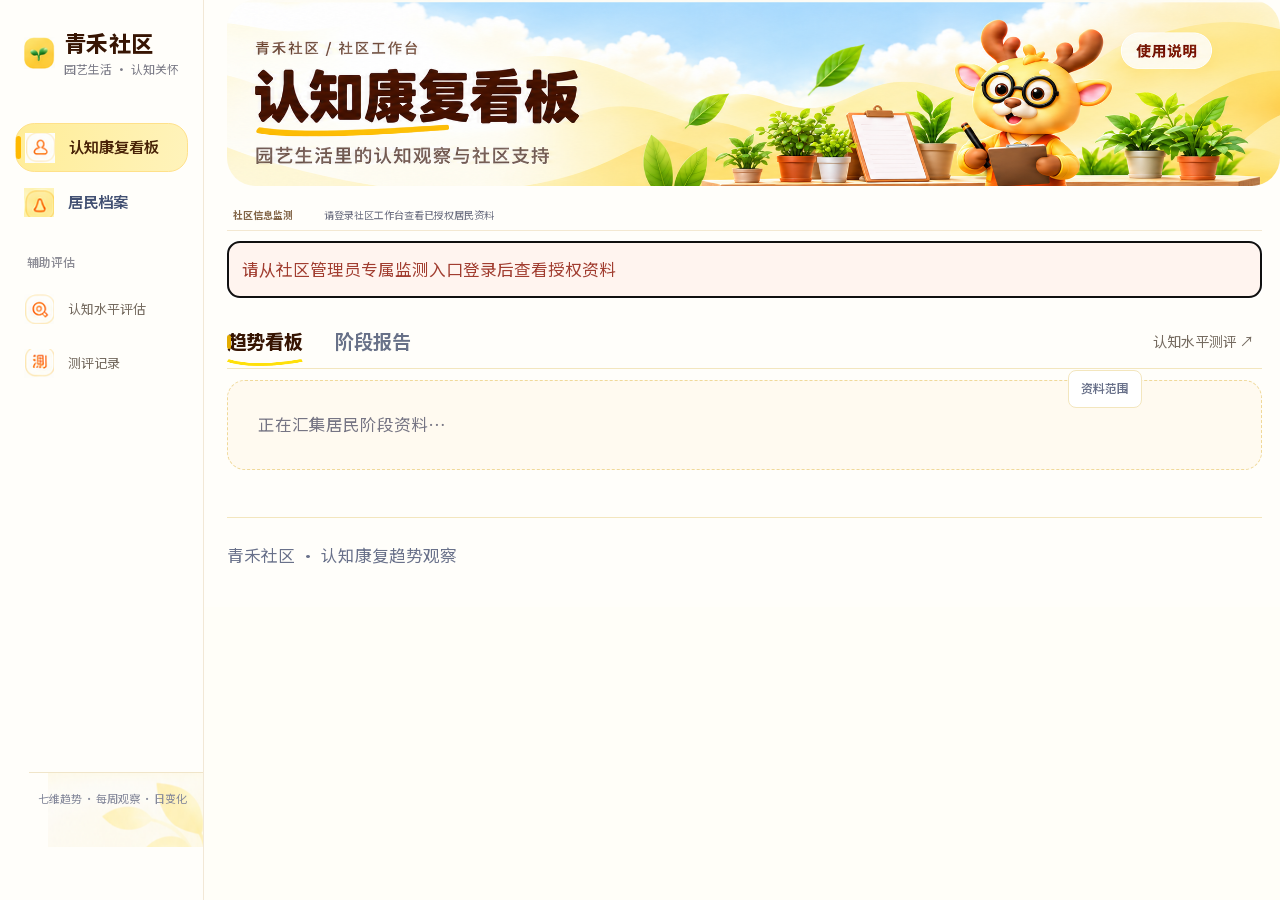
==== index.html @ 46f5d26f "Remove model processing detail page and navigation" ====
<!doctype html>
<html lang="zh-CN"><head><meta charset="utf-8"><meta name="viewport" content="width=device-width,initial-scale=1"><title>青禾社区 · 认知康复看板</title><link rel="icon" href="data:,"><link rel="stylesheet" href="./community.css"><link rel="stylesheet" href="./community-refinement.css"><link rel="stylesheet" href="./community-elder.css?v=monitor-layout-5"><link rel="stylesheet" href="./community-online.css"><link rel="stylesheet" href="./community-spatial.css?v=integrated-20261020"><link rel="stylesheet" href="./community-brand.css?v=exact-reference-20261021"><meta name="description" content="青禾社区认知相关表现监测工作台：居民测评、社区活动、阶段趋势与记录依据。"><script type="importmap">{"imports":{"./community-art.js":"./community-art.js?release=concise-notes-20261021","./community-fidelity.js":"./community-fidelity.js?release=hd-masthead-20261021","./community-cognitive-cases.js":"./community-cognitive-cases.js?release=concise-notes-20261021","./community-csv.js":"./community-csv.js?release=concise-notes-20261021","./community-dashboard.js":"./community-dashboard.js?release=concise-notes-20261021","./community-elder-data.js":"./community-elder-data.js?release=concise-notes-20261021","./community-elder-schema.js":"./community-elder-schema.js?release=concise-notes-20261021","./community-elder.js":"./community-elder.js?release=concise-notes-20261021","./community-elder-data.js?v=dual-cognition-4":"./community-elder-data.js?release=concise-notes-20261021","./community-inspection.js":"./community-inspection.js?release=concise-notes-20261021","./community-interpretation.js":"./community-interpretation.js?release=concise-notes-20261021","./community-lexical.js":"./community-lexical.js?release=concise-notes-20261021","./community-methods.js":"./community-methods.js?release=concise-notes-20261021","./community-monitor-live.js":"./community-monitor-live.js?release=concise-notes-20261021","./community-online.js":"./community-online.js?release=concise-notes-20261021","./community-report-ui.js":"./community-report-ui.js?release=concise-notes-20261021","./community-series.js":"./community-series.js?release=concise-notes-20261021","./community-task-overview.js":"./community-task-overview.js?release=concise-notes-20261021","./community-visuals.js":"./community-visuals.js?release=concise-notes-20261021","./community-workspace.js":"./community-workspace.js?release=concise-notes-20261021","./community.js":"./community.js?release=remove-models-20261021","./community-workspace.js?v=dual-cognition-4":"./community-workspace.js?release=concise-notes-20261021","./community-elder.js?v=dual-cognition-4":"./community-elder.js?release=concise-notes-20261021","./community-labels.js":"./community-labels.js?release=concise-notes-20261021","./community-spatial.js?v=integrated-20261020":"./community-spatial.js?release=concise-notes-20261021"}}</script><link rel="stylesheet" href="./community-art.css?v=exact-reference-20261021"><link rel="stylesheet" href="./community-fidelity.css?v=hd-masthead-20261021"></head>
<body>
<a class="skip-link" href="#page-title">跳到主要内容</a>
<aside class="rail"><a class="brand" href="./"><span class="brand-mark" aria-hidden="true"><img src="./community-assets/brand/sprout.png" width="33" height="33" alt="" data-figma-node="3:6623"></span><span class="brand-name">青禾社区<small>园艺生活 · 认知关怀</small></span></a><nav aria-label="核心工作区"><a href="#dashboard" data-view="dashboard" aria-current="page"><span aria-hidden="true">概</span>认知康复看板</a><a href="#residents" data-view="residents"><span aria-hidden="true">人</span>居民档案</a><span class="nav-section-label">辅助评估</span><a href="#cognition" data-view="cognition"><span aria-hidden="true">知</span>认知水平评估</a><a href="#assessments" data-view="assessments"><span aria-hidden="true">测</span>测评记录</a></nav><div class="rail-bottom"><p>七维趋势 · 每周观察 · 日变化</p></div></aside>
<main>
<header class="page-header qh-brand-header"><div><p class="breadcrumb">青禾社区 / 社区工作台</p><h1 id="page-title" tabindex="-1">认知康复看板</h1><p class="qh-header-subtitle">园艺生活里的认知观察与社区支持</p></div><div class="header-context"><a class="button" href="#import">使用说明</a></div><img class="qh-header-ip" src="./community-assets/generated/deer-garden-classroom.png" width="1774" height="887" alt="" aria-hidden="true" data-art-source="chatgpt-image"></header>
<p class="online-banner"><strong>社区信息监测</strong><span>正在连接已授权居民资料…</span></p><p id="error" class="error" role="alert" tabindex="-1"></p><p id="notice" class="notice" role="status" aria-live="polite"></p>
<section data-panel="dashboard" class="monitor-workspace">
<div class="monitor-workspace-bar"><nav id="monitor-tabs" aria-label="认知康复看板内容"><a href="#dashboard" data-monitor-tab="dashboard" aria-current="page">趋势看板</a><a href="#reports" data-monitor-tab="reports">阶段报告</a></nav><a class="level-entry" href="#cognition">认知水平测评 <span aria-hidden="true">↗</span></a></div>
<div id="monitor-overview"><details class="dashboard-filter-details"><summary>资料范围</summary><form id="dashboard-filters" class="filter-bar"><label>资料类型<select name="dataset"><option value="all">全部资料</option><option value="synthetic">历史监测资料</option><option value="actual">已导入资料</option></select></label><label>阶段开始<input name="from" type="date"></label><label>阶段结束<input name="to" type="date"></label><button>应用筛选</button><button type="reset">重置</button></form></details><div id="dashboard-content" aria-live="polite"><p class="empty">正在汇集居民阶段资料…</p></div></div>
<section data-panel="reports" class="hidden">

  <details id="report-history"><summary id="history-title">选择历史报告</summary><div id="report-list" class="report-list"></div></details>
  <article id="report" class="hidden" aria-label="七维趋势参考报告"></article>
</section></section>
<div id="spatial-standby" hidden><div id="spatial-content"></div></div>
<section data-panel="cognition" class="hidden"><div class="monitor-intro"><div><h2>认知水平测评</h2><p>查看居民的单次任务表现和历次测评，与日常活动监测分别呈现。</p></div><a class="button" href="#dashboard">返回康复监测</a></div><div id="elder-task-dashboard"></div><div id="elder-summary"></div></section>

<section data-panel="residents">
  <div class="section-heading"><div><h2>居民档案</h2><p>查看居民记录、认知趋势和历史报告。</p></div><a class="button primary" href="#import">导入社区数据</a></div>
  <div id="resident-empty" class="empty hidden"><h3>先接入一份社区资料</h3><p>支持JSON数据包或多张CSV。可打开已有记录查看完整流程。</p><button class="demo-button">载入已有资料</button></div>
  <div id="elder-roster"></div><div id="resident-list" class="resident-list"></div>
  <section id="resident-profile" class="hidden" aria-label="居民园艺与认知档案"></section>
  <details id="analysis-panel" class="sheet hidden"><summary>新建阶段分析</summary>
    <div class="section-heading"><div><p class="small" id="selected-source"></p><h2 id="selected-resident"></h2></div><span id="selected-type" class="badge"></span></div>
    <p id="source-counts"></p><div class="week-builder"><h3>按周建立观察阶段</h3><p class="small">每7天一个阶段，日变化由原始记录时间展开；不会为无记录日期补分。</p><div class="filter-bar"><label>第一周开始日期<input id="weekly-start" type="date"></label><label>观察周数<select id="weekly-count"><option value="4">4周</option><option value="8">8周</option><option value="12" selected>12周</option><option value="26">26周</option><option value="52">52周</option></select></label><button id="build-weeks">生成每周时间窗口</button></div></div><details class="phase-editor"><summary>核对或调整阶段时间</summary><label for="phase-count">比较阶段</label><select id="phase-count"><option value="3">开始、中期、结束</option><option value="2">开始、结束</option><option value="1">仅观察一个阶段</option><option value="4">4周</option><option value="6">6周</option><option value="8">8周</option><option value="12">12周</option><option value="26">26周</option><option value="52">52周</option></select>
    <p class="small">时间按北京时间填写。只使用你明确选定的窗口，系统不会自动替换缺失阶段。</p>
    <div id="phase-fields" class="phase-fields"></div></details>
    <div class="actions"><button id="analyze" class="primary">生成七维报告</button><span class="small">后台自动分析，人工核对可选</span></div>
    <div id="run-progress" class="run-progress hidden" role="status" aria-live="polite"><strong id="run-stage"></strong><p id="run-count"></p><ol id="run-steps" class="steps"><li>检查数据</li><li>整理事件</li><li>提取信息</li><li>核对依据</li><li>比较阶段</li><li>报告完成</li></ol><p id="run-issues"></p><button id="retry" class="hidden">重试未完成部分</button></div>
  </details>
</section>






<section data-panel="import" class="hidden"><section class="sheet online-intro"><h2>青禾社区 · 数据连接说明</h2><p>老人端首次测评可在本机读取或导入；已登录账号的新测评与使用事件通过共享服务同步，授权资料仅在管理员入口查看。<a href="#assessments">接入首次测评</a></p><p><a href="?cohort=course#dashboard">查看王桂香、张翠兰、李建文的历史资料</a>。另有12周活动记录，可查看七维周/日趋势、评分证据和词汇分析。<a href="https://qinghe-registration-review.hebaixuan01111123.chatgpt.site/monitor" target="_blank" rel="noopener">进入社区管理员实时监测</a>。原Node/Python模型未托管，缺失结果不补造。</p><button class="primary" data-weekly-demo>查看12周监测报告</button></section>
  <div class="section-heading"><div><h2>接入已有社区记录</h2><p>一次数据包应包含本次比较需要的完整历史依据。历史信息可以早于所选阶段。</p></div></div>
  <div class="sheet"><label for="files">选择JSON，或选择居民、文字、依据、操作CSV</label><input id="files" type="file" accept=".json,.csv" multiple><p class="small">总请求最多6MB；CSV嵌套的slots和conditions用JSON单元格。未知时间请留空。</p>
    <div class="toolbar"><button data-weekly-demo>打开12周监测记录</button><button class="demo-button">载入已有资料</button><a id="download-json" href="/api/community/demo" download="青禾-历史资料模板.json">JSON资料模板</a><a href="/api/community/demo.csv">CSV资料模板</a></div>
    <div id="csv-mapping"></div>
    <div id="csv-type" class="hidden"><label for="dataset-type">CSV资料来源</label><select id="dataset-type"><option value="user_import_unverified">实际导出资料（来源待核验）</option><option value="synthetic">历史资料</option></select></div>
    <div class="actions"><button id="preview" disabled>检查字段与身份映射</button><button id="save-import" class="primary" disabled>保存并进入阶段分析</button></div>
    <div id="import-preview" class="preview hidden"></div>
  </div>
</section>

<section data-panel="assessments" class="hidden"><div class="section-heading"><div><h2>认知水平测评记录</h2><p>九项任务的逐题依据、历次记录与导出。</p></div></div><div id="elder-content"></div></section>



<footer>青禾社区 · 认知康复趋势观察</footer>
</main>
<dialog id="evidence-drawer" aria-labelledby="drawer-title"><header><div><p class="small">原始资料与核对过程</p><h2 id="drawer-title">证据明细</h2></div><button id="drawer-close" aria-label="关闭证据明细">关闭</button></header><div id="drawer-body"></div><p id="drawer-error" class="error" role="alert"></p></dialog>
<script type="module" src="./community.js?release=remove-models-20261021"></script></body></html>
---- community.css ----
@font-face{font-family:'Noto Sans SC';src:url('./community-assets/NotoSansSC.woff2') format('woff2');font-weight:100 900;font-display:swap}
:root{--brand:#ffcc00;--orange:#fe5000;--paper:#fffbf0;--soft:#fff3c4;--ink:#302018;--muted:#756b60;--line:#eae3d7;--chart:#b84900;--up:#286348;--down:#a13d30;--blue:#365b93;font:15px/1.7 'Noto Sans SC','Microsoft YaHei',sans-serif;color:var(--ink);background:var(--paper);font-variant-numeric:tabular-nums;font-synthesis:none}*{box-sizing:border-box}body{margin:0}a{color:#954000;text-underline-offset:3px}button,input,select,textarea{font:inherit;color:inherit}button,.button{cursor:pointer;border:1px solid #d8cebd;border-radius:12px;padding:10px 17px;background:#fff;text-decoration:none;display:inline-flex;align-items:center;justify-content:center;gap:7px;font-size:14px;font-weight:600;line-height:1.5;min-height:42px}button:hover,.button:hover{background:#fff8df;border-color:#ca9b27}button:disabled{cursor:not-allowed;opacity:.55}.primary{background:linear-gradient(110deg,#ffd633,#ffbf00);border-color:#efb700;color:#302018}.primary:hover{background:#ffce24}button:focus-visible,a:focus-visible,input:focus-visible,select:focus-visible,textarea:focus-visible,summary:focus-visible{outline:3px solid #805124;outline-offset:3px}input,select,textarea{border:1px solid #d8cebd;border-radius:10px;padding:10px 12px;background:#fff;max-width:100%;min-height:42px}textarea{width:100%;resize:vertical}label{display:block;font-weight:600;font-size:14px;margin:8px 0}h1{font-size:28px;margin:0;line-height:1.45;letter-spacing:-.5px}h2{font-size:20px;margin:0 0 8px;line-height:1.5}h3{font-size:17px;margin:0 0 8px;line-height:1.6}p{margin:7px 0 14px}small,.small{font-size:13px;color:var(--muted)}.hidden{display:none!important}.skip-link{position:fixed;top:-100px;left:240px;z-index:100;background:#fff;padding:14px}.skip-link:focus{top:10px}.rail{position:fixed;inset:0 auto 0 0;width:224px;background:#fffdf6;border-right:1px solid var(--line);padding:30px 18px 18px;display:flex;flex-direction:column;overflow-y:auto;z-index:5}.brand{display:flex;align-items:center;gap:11px;text-decoration:none;color:var(--ink);margin-bottom:34px;padding:0 8px}.brand-mark{display:grid;place-items:center;width:42px;height:44px;background:linear-gradient(145deg,#ffdc35,#ffc000);border-radius:15px 15px 19px 7px;font-weight:800;font-size:25px}.brand-name{font-size:21px;font-weight:750;white-space:nowrap}.brand-name small{display:block;font-size:10px;font-weight:400;letter-spacing:.8px;margin-top:1px}.nav-label{font-size:12px;color:#827562;margin:0 15px 8px}.support-label{margin-top:26px}nav a{display:flex;align-items:center;gap:11px;position:relative;color:#615347;padding:11px 15px;margin:5px 0;text-decoration:none;border-radius:12px;font-size:14px;font-weight:500}nav a>span{display:grid;place-items:center;width:23px;height:23px;border:1px solid #e3dacb;border-radius:7px;font-size:11px}nav a:hover{background:#fff7db}nav a[aria-current=page]{background:#fff0b0;color:#3c2c11;font-weight:700}nav a[aria-current=page]:before{content:'';position:absolute;left:0;top:14px;bottom:14px;width:4px;background:#e4ac00;border-radius:3px}.management-nav{border-top:1px solid var(--line);padding-top:12px;margin-top:24px}.management-nav a{font-size:13px;padding:7px 15px}.rail-note{margin-top:auto;padding:24px 12px 0;font-size:12px;color:var(--muted)}.rail-note p{font-size:11px;margin:4px 0}.rail-note a{display:block}.rail-note details{font-size:11px}.status-dot{width:7px;height:7px;display:inline-block;background:#5c8c64;border-radius:50%;margin-right:8px}main{margin-left:224px;padding:28px 32px;max-width:1840px}.page-header,.section-heading{display:flex;align-items:center;justify-content:space-between;gap:20px}.page-header{margin-bottom:25px;padding-bottom:22px;border-bottom:1px solid var(--line)}.breadcrumb{font-size:12px;color:var(--muted);margin:0 0 5px}.header-context{text-align:right;display:flex;flex-direction:column;align-items:flex-end;gap:7px}.header-context .small{font-size:11px}.local-badge{border:1px solid #e3d8b9;border-radius:20px;padding:2px 11px;font-size:11px;color:#726349;background:#fff9e7}.section-heading{margin:0 0 20px}.section-heading p{color:var(--muted);font-size:13px;max-width:70ch;margin:4px 0 0}.sheet{background:#fff;border:1px solid var(--line);padding:24px;border-radius:20px;margin:24px 0}.sheet h2,.participation-section>h2,.quality>h2{position:relative;display:inline-block;z-index:0}.sheet h2:after,.participation-section>h2:after,.quality>h2:after{content:'';position:absolute;bottom:2px;left:0;width:42px;height:5px;background:var(--brand);border-radius:5px;z-index:-1}.prose{max-width:980px}.prose h3{margin-top:24px}.actions,.toolbar{display:flex;align-items:center;gap:12px;flex-wrap:wrap;margin:20px 0}.toolbar{font-size:13px}.error{color:#a13d30;white-space:pre-wrap;overflow-wrap:anywhere}.error:not(:empty){border:1px solid #eccdc4;background:#fff4ef;padding:14px;border-radius:12px}.error:empty,.notice:empty{display:none}.notice{background:#fff3c4;padding:12px 18px;border-left:3px solid #dbab00;border-radius:0 10px 10px 0}.badge{font-size:11px;border:1px solid #d8dce1;border-radius:20px;padding:3px 8px;display:inline-block;white-space:nowrap;line-height:1.6;color:#5a6576;background:#f5f7fa}.synthetic{background:#fff1ce;color:#775019;border-color:#eed292}.empty{padding:30px;border:1px dashed #d8c9a8;border-radius:16px;background:#fffdf7}.empty p{color:var(--muted);font-size:14px}.resident-list{background:#fff;border:1px solid var(--line);border-radius:16px;padding:0 20px}.resident-list:empty{display:none}.resident-row{display:grid;grid-template-columns:1.4fr 1fr auto;gap:18px;align-items:center;padding:21px 0;border-bottom:1px solid var(--line)}.resident-row:last-child{border-bottom:0}.resident-row p{margin:3px 0}.phase-fields{display:grid;grid-template-columns:repeat(3,minmax(0,1fr));gap:18px;margin-top:18px}.phase-fields fieldset{min-width:0;border:1px solid var(--line);border-radius:14px;padding:15px;background:#fffdf6}.phase-fields legend{font-weight:600;font-size:14px}.phase-fields input{width:100%;font-size:13px}.run-progress,.preview{padding:20px;background:#fff8e1;border-left:3px solid #e5b200;border-radius:0 14px 14px 0;margin-top:20px}.steps{display:flex;flex-wrap:wrap;gap:10px 20px;padding-left:22px;font-size:13px;color:var(--muted)}.steps li.active{font-weight:bold;color:#934400}.report-list{margin-bottom:28px}.report-row{padding:16px 0;border-bottom:1px solid var(--line);display:flex;justify-content:space-between;align-items:center;gap:15px}.report-row p{margin:0}.mapping-file{border-top:1px solid var(--line);padding-top:16px;margin-top:16px}.mapping-grid{display:grid;grid-template-columns:repeat(3,minmax(0,1fr));gap:7px 18px}.mapping-grid select{display:block;width:100%;font-weight:400}.report-header{border-top:4px solid var(--brand);padding:24px 0 18px}.report-header h2{font-size:25px}.report-titleline{display:flex;justify-content:space-between;gap:20px}.report-context{color:var(--muted);font-size:13px}.summary{background:#fff4cf;border:1px solid #efdfac;border-radius:20px;padding:23px 25px}.summary h3{font-size:20px;line-height:1.65}.summary-meta{display:flex;flex-wrap:wrap;gap:12px 27px;margin-top:15px;padding-top:14px;border-top:1px solid #e5d5a4}.summary-meta strong{font-size:23px;margin-right:6px}.summary-meta span{font-size:13px}.table-wrap{overflow:auto;margin:24px 0;max-width:100%}table{width:100%;border-collapse:collapse;text-align:left;background:#fff}th,td{padding:14px 12px;border-bottom:1px solid var(--line);white-space:nowrap;font-size:14px;vertical-align:top}th{background:#fff9e7;font-weight:600}td small{font-size:12px}td .button,td button{font-size:12px;padding:7px 11px;min-height:34px;margin:2px 4px 2px 0}.wrap-cell{white-space:normal;min-width:160px;max-width:350px;line-height:1.7}.wrap-cell small{overflow-wrap:anywhere}caption{text-align:left;font-weight:600;margin-bottom:12px}.score{background:none;border:0;border-bottom:1px dotted #b06d22;padding:2px 0;color:#8d3c00;border-radius:0;display:inline-block;min-height:0;font-size:15px!important}.score:hover{background:#fff3c4}.count{display:block;font-size:12px;color:var(--muted);font-weight:400}.domain-grid{display:grid;grid-template-columns:1fr 1fr;gap:24px}.domain{padding:23px;background:#fff;border:1px solid var(--line);border-radius:16px;min-width:0;break-inside:avoid}.domain-top{display:flex;justify-content:space-between;gap:12px;align-items:flex-start}.direction{font-size:12px;border-radius:20px;padding:3px 9px;background:#f3f4f5;white-space:nowrap}.up{color:var(--up)!important}.down{color:var(--down)!important}.flat{color:var(--blue)!important}.unknown{color:var(--muted)!important}.domain canvas{width:100%;height:190px;display:block;margin:13px 0}.domain p{font-size:14px}.domain .scope{border-top:1px solid var(--line);padding-top:12px;color:var(--muted);font-size:13px}.chart-empty{height:190px;display:flex;align-items:center;justify-content:center;color:var(--muted);font-size:13px;text-align:center;background:#fffcf5;border-radius:12px;margin:13px 0}.chart-caption{font-size:12px!important;color:var(--muted);margin-top:-10px}.supplement{margin-top:14px;background:#fff9e9;padding:14px;border-radius:12px;font-size:13px}.quality{border-top:1px solid var(--line);padding:23px 0;margin-top:25px}.quality-grid{display:grid;grid-template-columns:1fr 1fr;gap:18px}.quality p{font-size:14px}.warning{background:#fff3da;border-left:3px solid #ae6c00;padding:12px 16px;color:#7c4810;border-radius:0 10px 10px 0}.source{padding:12px 0;border-bottom:1px solid var(--line)}.source p{font-size:13px;color:var(--muted);margin-bottom:0}pre{white-space:pre-wrap;overflow-wrap:anywhere;background:#f9f6ed;padding:15px;font-size:12px;border-radius:12px}.language-table td,.language-table th{white-space:normal;min-width:110px}footer{margin-top:35px;padding-top:20px;border-top:1px solid var(--line);font-size:12px;color:var(--muted)}footer span{display:block;font-size:11px;margin-top:3px}dialog{position:fixed;inset:0 0 0 auto;margin:0;height:100dvh;max-height:none;width:min(680px,100%);max-width:100%;border:0;border-left:1px solid var(--line);padding:25px 30px;background:#fffbf0;color:var(--ink);overflow:auto}dialog::backdrop{background:rgba(48,32,24,.3)}dialog>header{display:flex;justify-content:space-between;gap:20px;position:sticky;top:-25px;background:#fffbf0;padding:14px 0;border-bottom:1px solid var(--line);z-index:1}.evidence{padding:20px 0;border-bottom:1px solid var(--line);overflow-wrap:anywhere}.quote{white-space:pre-wrap;border-left:3px solid #e4b800;padding-left:14px;margin:12px 0}.evidence dl{display:grid;grid-template-columns:110px 1fr;gap:7px 13px;font-size:13px}.evidence dd{margin:0}.correction input{width:100%}.correction label{font-size:13px}details{margin-top:14px}summary{cursor:pointer;font-weight:600}a,button{touch-action:manipulation}
.view-toolbar{display:flex;align-items:center;justify-content:space-between;gap:16px;margin-bottom:16px}.view-toolbar p{margin:0;font-size:13px;color:var(--muted)}.filter-bar{display:flex;align-items:flex-end;gap:12px;flex-wrap:wrap;margin-bottom:20px}.filter-bar label{margin:0;font-size:12px;font-weight:400;color:var(--muted)}.filter-bar input,.filter-bar select{display:block;margin-top:5px;font-size:13px;min-height:38px;padding:8px 10px}.filter-bar button{min-height:38px;padding:8px 15px;font-size:13px}.garden-hero{background:linear-gradient(110deg,#fff1ad,#fff7d3 67%,#ffec9d);border:1px solid #f1d879;border-radius:20px;min-height:160px;position:relative;padding:22px 190px 20px 26px;overflow:hidden}.garden-hero:after{content:'';position:absolute;width:200px;height:200px;border:22px solid #ffdf66;border-radius:50%;right:-60px;top:-70px;opacity:.4;pointer-events:none}.garden-hero h2{font-size:26px;margin:6px 0 7px;letter-spacing:-.7px}.garden-hero p{font-size:13px;margin:4px 0;max-width:60ch}.hero-kicker{font-size:11px;background:#fffdf1;padding:3px 10px;border-radius:16px;color:#78511b}.garden-hero img{position:absolute;width:150px;height:180px;object-fit:contain;right:25px;bottom:-13px;z-index:1}.stat-strip{display:grid;grid-template-columns:repeat(4,1fr);background:#fff;border:1px solid var(--line);border-radius:16px;margin:20px 0 24px;padding:17px 4px}.stat-strip>div{padding:0 22px;border-right:1px solid var(--line)}.stat-strip>div:last-child{border:0}.stat-strip p{font-size:13px;color:var(--muted);margin:0 0 4px}.stat-strip strong{font-size:30px;font-weight:700;line-height:1.5}.stat-strip span{font-size:11px;color:var(--muted);margin-left:9px}.dashboard-columns{display:grid;grid-template-columns:minmax(0,1fr) 260px;gap:24px;align-items:start}.dashboard-columns .sheet{margin:0;min-width:0}.dashboard-residents .table-wrap{margin:14px -10px 0}.dashboard-residents th,.dashboard-residents td{font-size:12px;padding:12px 9px}.dashboard-residents td:nth-child(2){min-width:165px}.dashboard-residents td:first-child{min-width:125px}.dashboard-residents td:last-child{min-width:86px}.dashboard-residents .badge{font-size:10px}.pending{font-size:13px}.pending h2{margin-bottom:9px}.pending .small{font-size:12px}.task-item{display:block;width:100%;padding:14px 0;border:0;border-radius:0;border-bottom:1px solid var(--line);background:none;text-align:left;text-decoration:none;color:var(--ink);font-size:13px}.task-item span{display:block;font-size:12px;color:var(--muted);margin-top:5px;font-weight:400}.task-item:hover{background:#fffbef}.coverage-grid{display:grid;grid-template-columns:repeat(3,minmax(0,1fr));gap:0 24px}.coverage-item{display:block;text-align:left;border:0;border-bottom:1px solid var(--line);border-radius:0;background:none;padding:18px 0;min-width:0;font-weight:400}.coverage-item strong{font-size:15px;display:block}.coverage-item>span{font-size:12px;color:var(--muted)}.coverage-item div{display:flex;flex-wrap:wrap;gap:5px 12px;font-size:11px;margin:8px 0}.coverage-item small{font-size:11px}.participation-section{padding:0 3px;margin:28px 0}.context-links{display:grid;grid-template-columns:repeat(4,1fr);border-top:1px solid var(--line);border-bottom:1px solid var(--line);padding:18px 0}.context-links a{display:flex;align-items:center;gap:12px;text-decoration:none;color:var(--ink);padding:0 12px}.context-links strong{font-size:24px}.context-links span{font-size:12px;color:var(--muted)}.business-grid{display:grid;grid-template-columns:repeat(2,minmax(0,1fr));gap:20px;margin:20px 0}.business-card{border:1px solid var(--line);border-radius:16px;padding:22px;background:#fff;min-width:0}.business-card-header{display:flex;justify-content:space-between;align-items:center;gap:10px;margin-bottom:17px}.business-card h3{font-size:17px;overflow-wrap:anywhere}.business-card>p{font-size:13px}.business-meta{display:flex;gap:15px;border-top:1px solid var(--line);padding-top:10px;font-size:12px;color:var(--muted)}.note-preview{background:#fff9e7;padding:10px;border-radius:10px}.category-pill{border-radius:20px;background:#fff1bb;padding:4px 11px;font-size:12px;color:#75480c}.tab-bar{display:flex;gap:8px;flex-wrap:wrap;margin:20px 0}.tab-bar button{border:0;background:transparent;color:var(--muted);border-radius:10px;padding:8px 14px}.tab-bar button[aria-pressed=true]{background:#ffec9a;color:var(--ink)}.resident-identity{display:flex;align-items:center;gap:18px;margin-top:28px;padding:22px 25px;border:1px solid #eadb9f;border-radius:20px;background:linear-gradient(110deg,#fff5c9,#fffdf4)}.resident-avatar{display:grid;place-items:center;width:58px;height:58px;border-radius:50%;background:#ffe186;font-size:25px;font-weight:700;color:#7e4812;flex-shrink:0}.resident-identity h2{font-size:23px;margin:0}.resident-identity p{margin:4px 0 0}.resident-identity .button{margin-left:auto}.profile-content{background:#fff;border:1px solid var(--line);border-radius:16px;padding:22px}.profile-domain-grid{display:grid;grid-template-columns:repeat(3,minmax(0,1fr));margin:15px 0}.profile-domain-grid>div{display:flex;flex-direction:column;gap:7px;border-bottom:1px solid var(--line);padding:17px 12px 17px 0}.profile-domain-grid strong{font-size:14px}.profile-domain-grid span{font-size:13px}.garden-timeline{margin:18px 4px 12px 12px;border-left:2px solid #ffe18a;padding-left:24px}.garden-timeline article{position:relative;padding:0 0 25px;overflow-wrap:anywhere}.garden-timeline article:before{content:'';position:absolute;left:-31px;top:7px;width:12px;height:12px;background:#ffcf25;border:2px solid #fff;border-radius:50%;box-shadow:0 0 0 1px #ffe18a}.garden-timeline time{display:block;color:var(--muted);font-size:12px;margin-bottom:4px}.garden-timeline strong{font-size:15px}.garden-timeline p{font-size:14px;margin:5px 0}.garden-timeline small{font-size:11px}.muted-panel{padding:18px;border-radius:12px;background:#fffcf5;color:var(--muted);font-size:13px}.settings-list{display:grid;grid-template-columns:120px 1fr;gap:18px;margin-top:24px}.settings-list dt{font-weight:600}.settings-list dd{margin:0;color:var(--muted)}
@media(min-width:1500px){.dashboard-residents td{font-size:13px}.dashboard-columns{grid-template-columns:minmax(0,1fr) 290px}}@media(max-width:1200px){.dashboard-columns{grid-template-columns:minmax(0,1fr)}.coverage-grid{grid-template-columns:repeat(2,minmax(0,1fr))}.phase-fields{grid-template-columns:1fr}.phase-fields fieldset{display:grid;grid-template-columns:1fr 1fr;gap:0 14px}.garden-hero h2{font-size:24px}.domain-grid{gap:18px}}@media(max-width:1000px){.rail{width:196px;padding-left:12px;padding-right:12px}main{margin-left:196px;padding:24px}.brand-name{font-size:18px}.brand-mark{width:35px;height:38px}.brand{gap:8px}.brand-name small{font-size:9px}.stat-strip>div{padding:0 13px}.stat-strip strong{font-size:25px}.stat-strip span{display:block;margin:0}.business-grid,.domain-grid{grid-template-columns:1fr}.profile-domain-grid{grid-template-columns:repeat(2,minmax(0,1fr))}.filter-bar{gap:9px}.filter-bar label:first-child{width:100%}.filter-bar label:first-child select{width:100%}.header-context{max-width:180px}}
@media(max-width:720px){.rail{position:static;width:auto;display:block;padding:17px 16px;border-right:0;border-bottom:1px solid var(--line)}.brand{margin-bottom:15px;padding:0}.brand-name{font-size:20px}.brand-name small{font-size:10px}.rail nav:not(.management-nav){display:grid;grid-template-columns:repeat(3,minmax(0,1fr));gap:5px}.rail nav a{margin:0;font-size:11px;padding:9px 6px;gap:5px;justify-content:center;white-space:nowrap}.rail nav a>span{display:none}.nav-label{display:none}.management-nav{display:flex;gap:14px;margin-top:12px;padding-top:9px}.management-nav a{font-size:11px!important;padding:3px 0!important}.rail-note{display:none}main{margin:0;padding:22px 16px}.page-header{align-items:flex-start;gap:10px;padding-bottom:16px;margin-bottom:20px}h1{font-size:24px}.header-context .small{display:none}.header-context{max-width:none}.local-badge{font-size:10px}.breadcrumb{font-size:10px}.section-heading,.view-toolbar{align-items:flex-start;flex-direction:column;gap:12px}.section-heading h2{font-size:19px}.view-toolbar p{font-size:12px}.view-toolbar .primary{width:100%}.filter-bar label{flex:1;min-width:0}.filter-bar input,.filter-bar select{width:100%;font-size:12px}.filter-bar button{flex:1}.garden-hero{padding:20px 90px 20px 18px;min-height:180px}.garden-hero h2{font-size:21px;line-height:1.55;letter-spacing:-.5px}.garden-hero p{font-size:12px}.garden-hero .small{font-size:10px}.garden-hero img{width:100px;height:130px;right:-10px;bottom:3px}.hero-kicker{font-size:9px;padding:3px 6px}.stat-strip{grid-template-columns:1fr 1fr;padding:0 16px;margin-top:16px}.stat-strip>div{padding:13px 6px;border-bottom:1px solid var(--line)}.stat-strip>div:nth-child(2){border-right:0}.stat-strip>div:nth-child(3){border-bottom:0}.stat-strip p{font-size:11px}.stat-strip span{display:inline;margin-left:8px;font-size:10px}.sheet{padding:20px 16px;margin:20px 0;border-radius:16px}.dashboard-columns{gap:20px}.dashboard-residents .table-wrap{margin:12px -5px 0}.coverage-grid{grid-template-columns:1fr}.coverage-item{padding:15px 0}.coverage-item div{gap:14px;font-size:12px}.context-links{grid-template-columns:1fr 1fr;gap:18px}.context-links a{padding:0 3px}.context-links span{font-size:11px}.context-links strong{font-size:21px}.resident-list{padding:0 14px}.resident-row{grid-template-columns:1fr auto;gap:9px}.resident-row>div:nth-child(2){grid-column:1}.resident-row>button{grid-column:2;grid-row:1/3;padding:8px 10px;font-size:12px}.resident-row h3{font-size:16px}.resident-row .small{font-size:11px}.phase-fields fieldset,.mapping-grid,.quality-grid{grid-template-columns:1fr}.report-titleline{flex-direction:column;gap:0}.domain{padding:18px}.domain-top{flex-wrap:wrap}.summary{padding:18px}.summary-meta{gap:10px 14px}.summary-meta strong{font-size:20px}.summary-meta span{font-size:11px}.report-row{align-items:flex-start}.report-row button{flex-shrink:0}dialog{padding:18px}dialog>header{top:-18px}.actions>button{width:100%}.business-card{padding:18px}.business-card-header{align-items:flex-start}.resident-identity{padding:18px;gap:12px;flex-wrap:wrap}.resident-identity h2{font-size:21px}.resident-identity .button{margin-left:0;width:100%}.profile-content{padding:18px}.profile-domain-grid{grid-template-columns:1fr}.tab-bar{gap:4px}.tab-bar button{font-size:12px;padding:8px 10px}.settings-list{grid-template-columns:1fr;gap:8px}.settings-list dd{margin-bottom:12px}.skip-link{left:12px}.evidence dl{grid-template-columns:1fr}.evidence dd{margin-bottom:8px}.table-wrap.sheet{padding:12px}footer{font-size:11px}footer span{font-size:10px}}
@media(prefers-reduced-motion:reduce){*{scroll-behavior:auto!important}}@media print{html,body{background:#fff!important;color:#302018}.rail,.page-header,#error,#notice,footer,.report-list,#report-history,.section-heading,.report-actions,dialog,[data-panel]:not([data-panel=reports]),.skip-link{display:none!important}main{margin:0;padding:0;max-width:none}body{font-size:11px}.report-header{padding:6px 0 10px;border-top-color:#b38a00}.report-header h2{font-size:19px}.report-header p{margin:3px 0 7px}.report-context{font-size:10px}.domain-grid{display:block}.domain{margin-bottom:14px;break-inside:avoid;border-radius:10px;padding:16px}.domain canvas{height:160px}.domain p{font-size:11px}.domain>button{display:none}.score{border:0;padding:0;font-size:10.5px!important}.score .count{display:block;font-size:9px;line-height:1.2}.quality{break-inside:avoid}.quality p,.source p{font-size:11px}.table-wrap{overflow:visible;margin:16px 0}th,td{white-space:normal;padding:6px;font-size:10px}.summary{break-inside:avoid;padding:12px 16px;border-radius:12px}.summary h3{font-size:15px}.summary p{margin:5px 0 8px}.summary-meta{margin-top:8px;padding-top:8px}.summary-meta strong{font-size:16px}details{display:none}.sheet{border:0}.quality h2{font-size:17px}}

/* Report reading surface and compact mobile gutters. */
#report{background:#fff;border:1px solid var(--line);border-radius:20px;padding:24px}.report-header{padding-top:18px}@media(max-width:720px){#report{padding:16px;border-radius:16px}}@media print{#report{border:0;padding:0;border-radius:0}}

.week-builder{background:#fffaf0;border:1px solid var(--line);border-radius:14px;padding:18px;margin:18px 0}.week-builder .filter-bar{margin-bottom:0}.report-control-bar{display:flex;align-items:center;flex-wrap:wrap;gap:15px}.report-control-bar .tab-bar{margin:0 auto 0 0}.report-control-bar label{font-weight:400;font-size:12px;color:var(--muted)}.report-control-bar select{display:block;margin-top:4px;font-size:13px}.overview-chart{background:#fffdf7;border:1px solid var(--line);border-radius:14px;padding:15px 10px;margin:14px 0 24px}.overview-chart canvas{width:100%;height:270px;display:block;cursor:crosshair}.rich-table th,.rich-table td{font-size:13px}.rich-table small,.measurement-table small{display:block;font-size:11px;font-weight:400;margin-top:4px;color:var(--muted)}.rich-table tbody th{min-width:190px}.rich-table td:nth-child(4){min-width:150px}.measurement-table{font-size:13px}.measurement-table th,.measurement-table td{font-size:13px;padding:12px}.measurement-table th:first-child{min-width:165px}.measurement-table .missing-row{color:#756b60;background:#fffcf5}.phase-matrix{border:1px solid var(--line);border-radius:12px;padding:14px;margin:24px 0}.phase-matrix summary{font-size:14px}.phase-matrix table th:first-child{position:sticky;left:0;z-index:1}.longitudinal .section-heading{align-items:flex-start}.report-control-bar .tab-bar button{font-size:13px}#measurement-breakdown{margin:16px 0}.phase-fields:has(fieldset:nth-child(4)){grid-template-columns:repeat(2,minmax(0,1fr));max-height:520px;overflow:auto;padding:6px}
@media(max-width:1000px){.report-control-bar label{flex:1}.report-control-bar .tab-bar{width:100%}.phase-fields:has(fieldset:nth-child(4)){grid-template-columns:1fr}.phase-fields:has(fieldset:nth-child(4)) fieldset{grid-template-columns:1fr 1fr}}
@media(max-width:720px){.report-control-bar label{flex-basis:100%}.report-control-bar select{width:100%}.overview-chart{padding:10px 0}.phase-fields:has(fieldset:nth-child(4)) fieldset{grid-template-columns:1fr}.week-builder{padding:14px}.rich-table th,.rich-table td,.measurement-table th,.measurement-table td{font-size:12px}.report-overview .table-wrap{margin-left:-6px;margin-right:-6px}}
@media print{.report-control-bar,.longitudinal .section-heading a,.week-builder{display:none!important}.rich-table th,.rich-table td,.measurement-table th,.measurement-table td{font-size:9px;padding:5px;white-space:normal;min-width:0!important}.rich-table tbody th{min-width:0}.rich-table td:nth-child(4){min-width:0}.rich-table small,.measurement-table small{font-size:8px}.overview-chart{break-inside:avoid}.measurement-table button{border:0;padding:0;min-height:0;font-size:9px}.report-overview,.longitudinal{break-inside:auto}.overview-chart canvas{height:230px}}

.visual-grid{display:grid;grid-template-columns:minmax(0,1fr) minmax(0,1fr);gap:20px;margin:22px 0}.visual-card{min-width:0;padding:20px;background:#fff;border:1px solid var(--line);border-radius:16px}.visual-card h3{font-size:17px}.visual-card .small{font-size:12px}.visual-card>canvas{max-width:100%;display:block}.visual-legend{display:flex;align-items:center;flex-wrap:wrap;gap:8px 16px;font-size:11px;color:var(--muted);margin:12px 0}.visual-legend span{display:inline-flex;align-items:center;gap:7px}.visual-legend i{display:inline-block;width:16px;height:8px;border-radius:3px}.legend-baseline{background:#a7b4c5}.legend-current{background:#c65c12}.scale-swatch{height:10px;width:75px;background:linear-gradient(90deg,#fff6cf,#ac4f04);border-radius:3px}.visual-scroll{overflow:auto;max-height:640px;max-width:100%}.daily-calendar-card{grid-column:1/-1}.daily-calendar-card .visual-scroll{max-width:950px;margin:auto}.measurement-details,.report-data-details{border:1px solid var(--line);border-radius:12px;padding:15px;margin:20px 0}.measurement-details summary,.report-data-details summary{font-size:14px}.measurement-details[open]>h3{margin-top:20px}.report-data-details .quality{border-top:0;margin-top:0;padding-bottom:0}.period-details{font-size:12px;color:var(--muted);margin:8px 0}.phase-matrix{margin-top:16px}
@media(max-width:1250px){.visual-grid{grid-template-columns:1fr}.daily-calendar-card{grid-column:auto}}@media(max-width:720px){.visual-card{padding:14px}.visual-card h3{font-size:16px}.visual-grid{gap:16px}.visual-legend{font-size:10px;gap:8px}.visual-scroll{max-height:480px}.visual-card .small{font-size:11px}}
@media print{.visual-grid{display:block}.visual-card{margin-bottom:15px;break-inside:avoid;padding:12px}.visual-scroll{overflow:visible;max-height:none}.visual-card canvas{max-width:100%;height:auto!important}.daily-calendar-card .visual-scroll{max-width:100%}.visual-legend{font-size:9px}.measurement-details,.report-data-details{display:block}.period-details{display:none}}

/* Full-width matrices keep all twelve weekly columns visible on desktop. */
.visual-grid{grid-template-columns:minmax(0,1fr)}.daily-calendar-card{grid-column:auto}

.mobile-scroll-hint{display:none}@media(max-width:720px){.mobile-scroll-hint{display:block}}

@media print{.longitudinal>.section-heading{display:flex!important}.longitudinal>.section-heading .button{display:none!important}}

/* Focused visual workspace: three destinations, charts first. */
.rail{padding-top:30px}.rail .brand{margin-bottom:42px}.rail nav a{padding:14px;margin:7px 0}.rail-bottom{margin-top:auto;padding:24px 12px 4px;border-top:1px solid var(--line);font-size:12px;color:var(--muted)}.rail-bottom>.button{font-size:12px;margin-bottom:12px}.rail-bottom p{margin:2px 0 8px;font-size:11px}.rail-bottom .small{font-size:10px}.header-context{flex-direction:row;align-items:center;gap:12px}.dashboard-filter-details{margin:0 0 16px;font-size:12px;color:var(--muted)}.dashboard-filter-details>summary{display:inline-block;padding:6px 12px;border:1px solid var(--line);border-radius:8px;background:#fff}.dashboard-filter-details .filter-bar{margin-top:12px}.dashboard-toolbar{display:flex;align-items:center;gap:20px;margin:0 0 15px}.dashboard-toolbar>label{display:flex;align-items:center;gap:12px;margin:0;font-size:12px;color:var(--muted)}.dashboard-toolbar select{min-width:230px;background:#fff;font-size:14px;font-weight:600;color:var(--ink)}.dashboard-scope{display:flex;align-items:center;gap:12px;margin-left:auto;color:var(--muted);font-size:12px}.dashboard-scope strong{font-weight:500;color:var(--ink)}.dashboard-period{display:flex;align-items:center;justify-content:space-between;gap:16px;padding:0 2px;margin:16px 0}.dashboard-period p{display:flex;align-items:center;gap:12px;margin:0;font-size:13px;flex-wrap:wrap}.dashboard-period p>span:last-child{color:var(--muted);font-size:12px}.dashboard-period>.small{font-size:11px;white-space:nowrap}.metric-strip{display:grid;grid-template-columns:repeat(4,minmax(0,1fr));background:#fff;border:1px solid var(--line);border-radius:16px;margin:14px 0 20px;padding:16px 0}.metric-strip>div{border-right:1px solid var(--line);padding:0 24px;display:flex;align-items:center;justify-content:space-between;gap:12px}.metric-strip>div:last-child{border:0}.metric-strip span{font-size:12px;color:var(--muted)}.metric-strip strong{font-size:28px;line-height:1.4}.metric-strip small{font-size:12px;font-weight:400;color:var(--muted);margin-left:4px}.domain-selector{display:grid;grid-template-columns:repeat(7,minmax(0,1fr));gap:10px;margin:0 0 20px}.domain-selector button{display:block;min-width:0;text-align:left;padding:12px 10px;background:#fff;border-color:var(--line);border-radius:12px;min-height:83px}.domain-selector button[aria-pressed=true]{background:#fff1b6;border-color:#e3bb36;box-shadow:inset 0 2px #f0c32b}.domain-selector span{display:block;font-size:11px;font-weight:500;min-height:34px;line-height:1.55}.domain-selector strong{display:block;font-size:17px;margin-top:5px}.domain-selector small{font-size:9px;color:var(--muted);font-weight:400;margin-left:4px}.dashboard-primary-grid{display:grid;grid-template-columns:minmax(0,2fr) minmax(270px,1fr);gap:20px;margin:20px 0}.chart-panel{border:1px solid var(--line);border-radius:18px;background:#fff;padding:22px;min-width:0}.chart-panel h2{font-size:18px}.chart-title-row{display:flex;align-items:flex-start;justify-content:space-between;gap:12px}.chart-title-row h2{margin-bottom:5px}.chart-title-row p{font-size:12px;margin:3px 0}.chart-title-row .tab-bar{margin:0;gap:0;flex-wrap:nowrap}.chart-title-row .tab-bar button{padding:7px 10px;font-size:12px;white-space:nowrap}.dash-plot{margin:18px 0 12px}.dash-plot canvas,.donut-container canvas{display:block;width:100%}.dash-quality>p{font-size:12px;margin-top:4px}.donut-legend{display:flex;flex-direction:column;gap:7px;max-width:230px;margin:3px auto 0;font-size:12px}.donut-legend span{display:flex;align-items:center;gap:9px}.donut-legend i{width:9px;height:9px;border-radius:3px;display:inline-block}.donut-legend strong{margin-left:auto;font-weight:600}.quality-valid{background:#d99718}.quality-excluded{background:#c1c8cc}.quality-unknown{background:#f0dca2}.dashboard-visuals .visual-grid{grid-template-columns:minmax(0,1fr) minmax(0,1fr);gap:20px}.dashboard-visuals .visual-card:nth-child(1){grid-column:1;grid-row:1}.dashboard-visuals .visual-card:nth-child(2){grid-column:1/-1;grid-row:2}.dashboard-visuals .visual-card:nth-child(3){grid-column:2;grid-row:1}.dashboard-visuals .daily-calendar-card .visual-scroll{max-height:390px}.dashboard-visuals .visual-card h3{font-size:17px}.dashboard-footnote,.report-footnote{font-size:11px;color:var(--muted);margin:18px 2px}.resident-overview{background:#fff;border:1px solid var(--line);border-radius:18px;margin-top:28px;padding:22px}.resident-overview .table-wrap{margin-bottom:0}.resident-overview .section-heading{margin-bottom:15px}.resident-overview h2{font-size:18px}.resident-overview th,.resident-overview td{font-size:13px}.compact-summary{display:flex;align-items:center;justify-content:space-between;gap:24px;padding:18px 22px}.compact-summary h3{font-size:16px;margin:0 0 3px}.compact-summary p{font-size:14px;margin:0}.compact-summary .summary-meta{border:0;margin:0;padding:0;flex-shrink:0}.compact-summary .summary-meta strong{font-size:24px}.report-basis{border:1px solid var(--line);border-radius:12px;margin-top:22px;padding:15px}.report-basis>summary{font-size:13px}.report-basis .quality{margin-top:0}.report-export{margin:0;font-size:12px;position:relative}.report-export summary{padding:10px;color:var(--muted)}.report-export[open]{background:#fffcf5;border:1px solid var(--line);border-radius:10px;padding:0 10px 10px}.report-export a{display:block;padding:4px 10px}.phase-editor{margin:16px 0}.phase-editor>summary,#analysis-panel>summary{font-size:14px}.phase-editor[open]{padding-bottom:14px}#analysis-panel>.section-heading{margin-top:24px}.chart-panel h2:after{content:'';display:block;background:#fc0;width:28px;height:3px;border-radius:3px;margin-top:5px}
@media(max-width:1200px){.domain-selector{grid-template-columns:repeat(4,minmax(0,1fr))}.dashboard-primary-grid{grid-template-columns:minmax(0,1.7fr) minmax(230px,1fr)}.metric-strip>div{padding:0 16px}.dashboard-scope{display:none}}
@media(max-width:1000px){.dashboard-primary-grid{grid-template-columns:1fr}.dash-quality{display:grid;grid-template-columns:1fr 1fr;align-items:center;gap:0 15px}.dash-quality h2,.dash-quality>p{grid-column:1}.dash-quality .donut-container{grid-column:1;grid-row:3}.dash-quality .donut-legend{grid-column:2;grid-row:3;margin:0;width:100%}.dashboard-visuals .visual-grid{grid-template-columns:1fr}.dashboard-visuals .visual-card:nth-child(n){grid-column:auto;grid-row:auto}.dashboard-visuals .daily-calendar-card .visual-scroll{max-height:480px}.compact-summary{align-items:flex-start;flex-direction:column;gap:12px}.metric-strip>div{display:block}.metric-strip span{display:block}.dashboard-period{align-items:flex-start;flex-direction:column;gap:6px}.dashboard-toolbar{flex-wrap:wrap}.dashboard-toolbar>button{margin-left:auto}}
@media(max-width:720px){.rail{padding:15px 16px}.rail .brand{margin-bottom:14px}.rail nav:not(.management-nav){grid-template-columns:repeat(3,minmax(0,1fr));gap:6px}.rail nav a{padding:9px 5px;margin:0;font-size:11px}.rail-bottom{display:none}.header-context .local-badge{display:none}.header-context .button{font-size:12px;padding:8px 10px;min-height:36px}.dashboard-toolbar{gap:10px}.dashboard-toolbar>label{display:block;flex:1}.dashboard-toolbar select{display:block;margin-top:5px;width:100%;min-width:0;font-size:12px}.dashboard-toolbar>button{font-size:11px;align-self:flex-end;padding:9px 10px;min-height:42px}.dashboard-period p{gap:7px;font-size:13px}.dashboard-period p>span:last-child{font-size:10px}.metric-strip{padding:0;margin-top:12px;grid-template-columns:1fr 1fr}.metric-strip>div{display:flex;padding:12px 16px;border-bottom:1px solid var(--line)}.metric-strip>div:nth-child(2){border-right:0}.metric-strip>div:nth-child(3){border-bottom:0}.metric-strip strong{font-size:25px}.metric-strip span{font-size:11px}.domain-selector{grid-template-columns:repeat(2,minmax(0,1fr));gap:7px}.domain-selector button{min-height:65px;padding:10px 12px}.domain-selector span{min-height:0;font-size:11px}.domain-selector strong{font-size:16px}.domain-selector small{font-size:9px}.chart-panel{padding:17px 14px}.chart-title-row{flex-direction:column;gap:12px}.chart-panel h2{font-size:17px}.dash-quality{gap:0 8px}.dash-quality .donut-legend{font-size:11px}.dashboard-primary-grid{gap:16px}.dashboard-visuals .visual-card h3{font-size:16px}.resident-overview{padding:18px 14px}.resident-overview .section-heading{gap:8px;flex-direction:row;align-items:center}.resident-overview .section-heading a{font-size:11px}.resident-overview th,.resident-overview td{font-size:12px}.compact-summary{padding:16px}.compact-summary p{font-size:13px}.compact-summary .summary-meta strong{font-size:21px}.dashboard-filter-details>summary{font-size:11px}footer{margin-top:22px}.report-basis{padding:13px}.report-export summary{font-size:11px}}
@media print{.rail-bottom,.dashboard-filter-details,.dashboard-toolbar{display:none}.compact-summary{display:flex;flex-direction:row;gap:15px}.compact-summary h3{font-size:13px}.compact-summary p{font-size:11px}.compact-summary .summary-meta strong{font-size:16px}.report-footnote{font-size:9px}.report-basis{display:none}.report-export{display:none}}

/* Numeric evidence links are distinct from dimension selection. */
button.number-link{display:inline;padding:1px 3px;min-height:0;border:0;border-radius:4px;background:transparent;color:inherit;font-size:inherit;font-weight:inherit;text-decoration:underline;text-decoration-color:#c8b985;text-decoration-style:dotted;text-underline-offset:4px;cursor:pointer}
button.number-link:hover{background:#fff0b4;text-decoration-style:solid}.number-link strong{color:inherit}.metric-strip button.number-link{text-align:left}.donut-legend .number-link{margin-left:auto}.domain-selector .domain-choice{border:1px solid var(--line);border-radius:12px;background:#fff;padding:10px;min-width:0}.domain-selector .domain-choice[data-selected=true]{background:#fff1b6;border-color:#e3bb36;box-shadow:inset 0 2px #f0c32b}.domain-selector .domain-choice button{background:transparent;border:0;border-radius:4px;padding:0;min-height:0;width:100%;box-shadow:none}.domain-selector .domain-choice-label span{min-height:34px}.domain-selector .domain-choice-score{text-decoration:underline dotted #a89b72;text-underline-offset:4px}.domain-selector .domain-choice-score:hover{background:#ffe78a}.domain-selector .domain-choice-score strong{margin-top:3px}.trend-meaning{font-size:12px;line-height:1.75;color:#62584d;border-left:3px solid #edc33f;padding:8px 10px;margin:0 0 10px;background:#fffcf2}.inspection-entry{display:flex;align-items:center;gap:15px;flex-wrap:wrap;margin-top:20px}.inspection-entry button{font-size:12px}.inspection-meta{font-size:12px;color:var(--muted)}.inspection-calculation{background:#fff8dc;border:1px solid #e9d9a7;border-radius:14px;padding:20px;margin:15px 0 22px}.inspection-calculation p{font-size:13px}.calculation-value{display:flex;align-items:baseline;gap:15px;margin:12px 0}.calculation-value strong{font-size:32px}.calculation-value span{font-size:12px;color:var(--muted)}.calculation-table th,.calculation-table td{font-size:12px}.inspection-row-title{display:flex;align-items:center;justify-content:space-between;gap:10px}.inspection-row-title h3{margin:0}.inspection-row-title button{font-size:12px;padding:8px 10px}.evidence-card{border:1px solid var(--line);border-radius:12px;margin:12px 0;background:#fff}.evidence-card>summary{display:flex;gap:8px;align-items:flex-start;padding:14px;cursor:pointer;flex-wrap:wrap;font-size:13px;list-style:revert}.evidence-card>summary>span:last-child{flex-basis:100%;font-size:14px;overflow-wrap:anywhere}.evidence-card time{font-size:12px;color:var(--muted)}.evidence-card-content{padding:0 16px 18px}.evidence-card-content p{font-size:13px;overflow-wrap:anywhere}.evidence-contribution{background:#f4f6f0;border-radius:8px;padding:10px}.quote-pair{display:grid;grid-template-columns:1fr 1fr;border:1px solid var(--line);border-radius:10px;overflow:hidden}.quote-pair>div{padding:13px;background:#fffcf4}.quote-pair>div+div{border-left:1px solid var(--line);background:#fff}.quote-pair p{font-size:15px!important;margin:8px 0}.keyword-comparison{border-top:1px solid var(--line);padding:12px 0}.keyword-comparison>strong{font-size:13px}.keyword-comparison>div{margin:6px 0;display:flex;flex-direction:column;gap:5px}.extracted-term{display:block;font-size:14px}.extracted-term small{display:block;font-size:11px}mark{background:#ffe68a;color:#302018;padding:1px 4px;border-radius:3px}.evidence-context h4{margin:20px 0 9px;font-size:15px}.evidence-timeline{list-style:none;padding:0;margin:14px 0}.evidence-timeline li{position:relative;border-left:2px solid #e8c75a;padding:0 0 20px 17px;margin-left:5px;overflow-wrap:anywhere}.evidence-timeline li:before{content:'';position:absolute;width:8px;height:8px;border-radius:50%;background:#c38c13;left:-5px;top:7px}.evidence-timeline strong,.evidence-timeline time{display:block}.evidence-timeline strong{font-size:13px}.evidence-timeline p{margin:4px 0}.evidence-timeline small{font-size:11px}.evidence-timeline .after-event{border-left-style:dashed;border-color:#bcb7af}.evidence-timeline .after-event:before{background:#bcb7af}.inspection-guide td{min-width:130px;font-size:12px}.inspection-guide p,.inspection-guide li{font-size:13px}.badge.conflict{background:#fff0e9;color:#963d2c}.badge.consistent{background:#edf4e9;color:#315b3f}.comparison-explanation{padding:10px;border:1px dashed #d7bd62;border-radius:8px}#drawer-body>p{line-height:1.8}
@media(max-width:720px){.domain-selector .domain-choice{padding:10px 12px}.domain-selector .domain-choice-label span{min-height:0}.domain-selector .domain-choice-score{margin-top:6px}.quote-pair{grid-template-columns:1fr}.quote-pair>div+div{border-left:0;border-top:1px solid var(--line)}.inspection-calculation{padding:14px}.inspection-row-title{align-items:flex-start;flex-direction:column}.evidence-card>summary{padding:12px}.evidence-card-content{padding:0 12px 14px}.inspection-entry{gap:8px}.trend-meaning{font-size:11px}}
@media print{button.number-link{text-decoration:none!important;background:transparent!important;color:inherit!important}.inspection-entry{display:none}}
.evidence-filter{display:flex;gap:6px;flex-wrap:wrap;margin:15px 0}.evidence-filter button{min-height:32px;padding:5px 10px;font-size:12px}.evidence-filter button[aria-pressed=true]{background:#ffefac;border-color:#d0a71f}
.lexical-foundation{border-top:2px solid #e7be37;padding-top:24px}.lexical-foundation>.section-heading{align-items:flex-start}.lexical-foundation>.section-heading h2{font-size:21px}.lexical-coverage{display:grid;grid-template-columns:repeat(3,minmax(0,1fr));gap:15px;background:#fff8dc;border-radius:12px;padding:18px;margin:18px 0}.lexical-coverage>div{font-size:14px}.lexical-coverage small{display:block;font-size:11px}.lexical-matrix th{min-width:110px}.lexical-matrix td{font-size:12px}.lexical-matrix th:last-child,.lexical-matrix td:last-child{min-width:240px}.token-strip{display:flex;flex-wrap:wrap;gap:8px;margin:12px 0}.token-strip>span,.token-strip>button{border:1px solid var(--line);border-radius:8px;padding:6px 8px;background:#fff;min-height:0;font-size:13px}.token-strip small{display:block;text-align:center;font-size:10px}.lexical-theory{background:#fffcf1;border:1px solid #e9ddb4;border-radius:12px;padding:16px;margin-top:18px}.lexical-theory h3{margin-top:20px}.lexical-theory p{font-size:13px}.lexical-foundation .section-heading .button{font-size:12px}.lexical-foundation .muted-panel{font-size:13px}
@media(max-width:720px){.lexical-coverage{grid-template-columns:1fr;padding:14px;gap:10px}.lexical-foundation>.section-heading{align-items:stretch}.lexical-theory{padding:12px}}
@media print{.lexical-foundation #run-lexical,.lexical-foundation .section-heading .button{display:none}.lexical-coverage{break-inside:avoid}.lexical-matrix{font-size:9px}.lexical-matrix th{min-width:0}.lexical-matrix th:last-child,.lexical-matrix td:last-child{min-width:0}.lexical-theory:not([open]){display:none}}
.lexical-chart-panel{border:1px solid var(--line);border-radius:12px;padding:16px;margin:16px 0}.lexical-chart-panel label{display:flex;align-items:center;gap:12px;flex-wrap:wrap}.lexical-chart-panel canvas{display:block;max-width:100%}.lexical-chart-panel p{margin:10px 0 0}.lexical-chart-panel select{font-size:12px}
.report-methods{margin:24px 0;border:1px solid var(--line);border-radius:16px;background:#fff;padding:20px}.report-methods>h2{font-size:19px;margin:0 0 14px}.methods-tabs,.inspection-tabs{display:flex;gap:5px;flex-wrap:wrap;border-bottom:1px solid var(--line);padding-bottom:10px;margin-bottom:18px}.methods-tabs button,.inspection-tabs button{min-height:38px;font-size:13px;padding:8px 13px;border-color:transparent;background:#f8f5eb}.methods-tabs button[aria-pressed=true],.inspection-tabs button[aria-pressed=true]{background:#ffe78b;border-color:#dbbd53;color:#302018;box-shadow:inset 0 -2px #cca318}.methods-content{min-width:0}.methods-content h3{font-size:17px;margin:5px 0 12px}.methods-content h4{font-size:14px;margin:0 0 10px}.methods-content p,.methods-content li{font-size:13px}.method-lead{color:#655b4d;margin-bottom:18px}.method-table th,.method-table td,.diagnostic-table th,.diagnostic-table td{font-size:12px;vertical-align:top;white-space:normal}.method-table td{min-width:95px}.method-table th small{display:block;font-weight:400;font-size:11px}.method-table th:first-child{min-width:125px}.method-levels{display:grid;grid-template-columns:repeat(3,minmax(0,1fr));gap:15px;margin:15px 0}.method-levels>section{background:#fffbeb;border-top:3px solid #e2bd41;padding:16px}.method-formulas{display:grid;grid-template-columns:minmax(0,1.3fr) minmax(0,1fr);gap:20px}.method-formulas>section{min-width:0}.method-formulas th,.method-formulas td{font-size:12px;padding:8px}.formula{background:#fff7d6;border-left:3px solid #d5ac2d;padding:12px 14px;line-height:1.9;overflow-wrap:anywhere;font-variant-numeric:tabular-nums}.method-note{font-size:12px;background:#f8f6ed;color:#62594c;border-radius:8px;padding:12px 14px;margin:15px 0}.methods-content details{margin:14px 0}.methods-content summary{font-size:13px}.diagnostic-table th:first-child{min-width:125px}.diagnostic-table td{min-width:150px}.diagnostic-readiness{margin-top:20px;background:#fff8dd;border-radius:12px;padding:16px}.diagnostic-readiness>strong{font-size:14px;color:#7a5311}.diagnostic-readiness dl{margin:12px 0;display:grid;grid-template-columns:1fr 1fr;gap:12px}.diagnostic-readiness dt{font-size:12px;font-weight:600}.diagnostic-readiness dd{font-size:12px;margin:4px 0 0;color:#756b60}.method-sources{font-size:11px!important;line-height:1.9;color:var(--muted)}.inspection-tabs{position:sticky;top:95px;z-index:3;background:#fffdf5;padding:10px 0;margin:0 0 15px}.inspection-tabs button{flex:1;font-size:12px;white-space:nowrap;padding:8px 9px}.inspection-next{padding:10px 0 18px}.inspection-next button{font-size:13px}.context-block{border-top:1px solid var(--line);margin-top:20px;padding-top:4px}.context-fields{display:grid;grid-template-columns:1fr 1fr;gap:12px}.context-fields dt{font-size:11px;color:var(--muted)}.context-fields dd{margin:3px 0;font-size:13px;overflow-wrap:anywhere}[data-inspection-panel]>.method-note{margin-top:10px}.inspection-calculation>p:last-child{border-top:1px solid #ead8a5;padding-top:12px}.lexical-matrix th small{display:block;font-weight:400}
@media(max-width:1000px){.method-formulas{grid-template-columns:1fr}.method-levels{grid-template-columns:1fr}.inspection-tabs{top:86px}}
@media(max-width:720px){.report-methods{padding:15px 12px}.methods-tabs,.inspection-tabs{gap:5px}.methods-tabs button{font-size:11px;padding:8px 9px;flex:1 0 28%}.methods-content h3{font-size:16px}.diagnostic-readiness dl,.context-fields{grid-template-columns:1fr}.inspection-tabs{top:88px}.inspection-tabs button{font-size:11px;padding:7px 5px}.diagnostic-table td{min-width:145px}}
@media print{.methods-tabs,.inspection-tabs{display:none}.report-methods{break-inside:auto}.method-formulas{grid-template-columns:1fr 1fr}.method-table th,.method-table td,.diagnostic-table th,.diagnostic-table td{min-width:0;font-size:9px}.diagnostic-readiness{break-inside:avoid}}
---- community-refinement.css ----
/* Qinghe staff workspace: the app's warm garden identity, with quieter data surfaces. */
:root{--paper:#fffbf0;--line:#e9e3d8;--muted:#796f63;--surface-tint:#fffaf0;--shadow:0 3px 18px #60451b04}
body{background:var(--paper)}
.rail{background:#fffdf7;padding:30px 18px 20px}
.brand-mark{border-radius:15px 15px 19px 7px;box-shadow:inset 0 0 0 1px #f1c42c}
.rail .brand{margin-bottom:40px}
.rail nav a{font-weight:550;color:#756b60;min-height:50px}
.rail nav a[aria-current=page]{background:#fff0ae;color:#302018;box-shadow:inset 0 0 0 1px #f6e7b0}
.rail nav a>span{background:#fffdf6;color:#8d7958;border-color:#e8dfcb}
.rail nav a[aria-current=page]>span{border-color:#e8cc74;background:#ffe588;color:#60400d}
.rail-bottom{line-height:1.8}
main{padding:30px 34px}
.page-header{margin-bottom:24px;border-bottom:0;padding-bottom:10px}
.breadcrumb{letter-spacing:.5px;color:#918579}
h1{font-size:27px;font-weight:750;letter-spacing:0}
.sheet,.chart-panel,.visual-card,.resident-overview,.profile-content,.resident-list{box-shadow:var(--shadow);border-color:var(--line)}
.chart-panel,.visual-card{border-radius:18px}
.chart-panel h2,.quality>h2,.report-methods>h2{font-size:19px;font-weight:700}
.dashboard-toolbar{padding:0 0 6px}
.dashboard-period{padding:12px 0 4px}
.metric-strip{border-radius:18px;box-shadow:var(--shadow);padding:18px 0}
.metric-strip strong{font-size:31px;font-weight:750;letter-spacing:-.5px}
.metric-strip>div{padding:0 24px}
.domain-selector{gap:9px;margin:22px 0}
.domain-selector .domain-choice{border-radius:13px;padding:12px 11px;background:#fffdf9}
.domain-selector .domain-choice[data-selected=true]{background:#fff4c9;border-color:#e7ca65;box-shadow:inset 0 3px #ffcc00}
.domain-selector .domain-choice-label span{font-weight:600;color:#5e5144}
.domain-selector .domain-choice-score strong{font-size:20px}
.chart-title-row{gap:18px}
.chart-caption{line-height:1.8}
.trend-meaning{background:#fffaf0;border-left:3px solid #f0bf26;border-radius:0 8px 8px 0;padding:12px 14px;font-size:13px;line-height:1.9;color:#665b4e;margin:16px 0}
table{font-variant-numeric:tabular-nums}
thead th{background:#fff9e9;color:#76664e;font-size:12px;font-weight:600;border-bottom:1px solid #e4dac5}
tbody th{background:#fffdf8}
tbody td,tbody th{border-bottom:1px solid #eee8de}
tbody tr:last-child>td,tbody tr:last-child>th{border-bottom:0}
.table-wrap{border:1px solid var(--line);border-radius:12px;scrollbar-color:#d8c9ad #fffaf0}
th,td{padding:16px 15px}
.number-link{font-variant-numeric:tabular-nums}
button.number-link:hover{background:#fff0b4;outline:1px solid #e9cc70}
#report{padding:28px 30px;border-radius:22px;box-shadow:var(--shadow)}
.report-header{border-top:0;padding-top:0;position:relative}
.report-titleline{align-items:center;border-bottom:1px solid var(--line);padding-bottom:18px;margin-bottom:14px}
.report-titleline>div>p{font-size:11px;letter-spacing:.3px;margin:0 0 8px}
.report-header h2{position:relative;font-size:26px;line-height:1.5;padding-left:16px;letter-spacing:.3px}
.report-header h2:before{content:'';position:absolute;width:5px;left:0;top:8px;bottom:7px;border-radius:4px;background:#ffcc00}
.report-titleline>p{font-size:15px;font-weight:650;flex-shrink:0;text-align:right;margin:0}
.report-titleline>p .small{font-size:11px;font-weight:400}
.report-context{margin:0;color:#7c7063;font-size:12px}
.period-details{font-size:12px;margin-top:8px}
.report-actions{margin:18px 0 3px;gap:8px}
.report-actions button,.report-actions .button{font-size:12px;padding:9px 14px;min-height:38px}
.summary.compact-summary{background:linear-gradient(110deg,#fff4cc,#fffbee);border:1px solid #eddfaf;border-radius:16px;align-items:flex-start;padding:22px 24px;gap:26px}
.compact-summary>div:first-child{min-width:0;flex:1}
.compact-summary h3{font-size:14px;font-weight:700;margin:0 0 10px;color:#836124}
.compact-summary .summary-narrative{font-size:15px;line-height:1.9;max-width:72ch;font-weight:550}
.compact-summary .summary-directions{font-size:11px;color:#80705c;margin-top:10px}
.compact-summary .summary-meta{display:flex;gap:18px;padding-left:22px;border-left:1px solid #e9dcae;align-self:center}
.compact-summary .summary-meta span{display:flex;flex-direction:column;align-items:flex-start;font-size:11px;color:#806e51}
.compact-summary .summary-meta strong{color:#48351e;font-size:25px;margin:0;line-height:1.5}
.warning{font-size:12px;background:#fff9e9;border-left:3px solid #e6bb4a;color:#8d6b2b;padding:10px 14px;margin:16px 0}
.report-methods{border:0;border-radius:0;padding:0;margin:30px 0}
.report-methods>h2{margin-bottom:16px}
.methods-tabs,.inspection-tabs{background:none;border-bottom:1px solid var(--line);gap:20px;padding-bottom:0;margin-bottom:22px;flex-wrap:nowrap}
.methods-tabs button,.inspection-tabs button{background:transparent;border:0;border-bottom:3px solid transparent;border-radius:0;box-shadow:none;padding:10px 2px;min-height:43px;color:#807566;font-size:13px;white-space:nowrap}
.methods-tabs button[aria-pressed=true],.inspection-tabs button[aria-pressed=true]{background:transparent;border:0;border-bottom:3px solid #ffcc00;box-shadow:none;color:#302018;font-weight:700}
.methods-tabs button:hover,.inspection-tabs button:hover{background:#fff9e4}
.interpretation-heading{display:flex;align-items:flex-start;justify-content:space-between;gap:20px;margin-bottom:12px}
.interpretation-heading h3{font-size:16px;font-weight:650;margin:0 0 6px}
.interpretation-heading .method-lead{font-size:12px;margin:0;max-width:65ch;line-height:1.8;color:#8b7e6d}
.interpretation-unit{font-size:10px;color:#8a7a61;white-space:nowrap;padding-top:4px}
.interpretation-wrap{margin:16px 0 12px}
.interpretation-table{table-layout:fixed;min-width:850px}
.interpretation-table th:first-child{width:19%}
.interpretation-table th:nth-child(2),.interpretation-table th:nth-child(3){width:12%}
.interpretation-table th:nth-child(4){width:13%}
.interpretation-table th:nth-child(5){width:44%}
.interpretation-table th,.interpretation-table td{padding:18px 16px;min-width:0}
.interpretation-table thead th{font-size:12px;line-height:1.7;padding-top:13px;padding-bottom:13px}
.interpretation-table thead small{font-size:10px;color:#9a8a74}
.domain-row-title{display:block;font-size:14px;line-height:1.7;color:#433327;font-weight:650;margin-bottom:4px}
.interpretation-table tbody th>small{font-size:11px;color:#8f806a;line-height:1.7}
.interpretation-table .interpretation-value{font-size:21px;font-weight:600;letter-spacing:-.3px}
.interpretation-value>small{display:block;font-size:10px;font-weight:400;letter-spacing:0;margin-top:6px;color:#8b7d6c}
.interpretation-delta{font-size:21px;font-weight:650}
.interpretation-delta>small{display:block;font-size:10px;font-weight:500;margin-top:6px;color:inherit}
.interpretation-copy>strong{display:block;font-size:13px;font-weight:650;color:#4b3a2d;line-height:1.8}
.interpretation-copy>p{font-size:13px;line-height:1.9;color:#7b6d5e;margin:5px 0 8px}
.trajectory-row{display:flex;gap:10px;align-items:center;flex-wrap:wrap;font-size:10px;color:#98866d}
.trajectory-tag{background:#f4f3ef;border-radius:5px;padding:2px 7px;font-size:10px;font-weight:550}
.trajectory-tag.up{background:#edf5ef}.trajectory-tag.down{background:#fcf0ea}.trajectory-tag.flat{background:#eef2f8}
.interpretation-copy details{margin-top:10px}
.interpretation-copy summary{font-size:11px;color:#8b7147;font-weight:500}
.interpretation-copy details p{font-size:11px;line-height:1.9;margin:9px 0}
.interpretation-copy details .number-link{font-size:11px}
.interpretation-note{display:flex;gap:15px;background:#faf8f2;padding:14px 16px;line-height:1.9;border-radius:10px}
.interpretation-note>strong{flex-shrink:0;font-size:11px;color:#776145}
.interpretation-note>span{font-size:11px;color:#8a7e6b}
.quality{border-top-color:#eae2d5;margin-top:30px;padding-top:26px}
.lexical-foundation{border-top:2px solid #f2cf63}
.lexical-coverage{background:#fffaf0;border:1px solid #f0e7d2;padding:18px 20px;gap:20px;border-radius:13px}
.lexical-coverage>div+div{border-left:1px solid var(--line);padding-left:22px}
.lexical-chart-panel{background:#fffdf8;border-color:#ece4d3;border-radius:14px}
.resident-identity{border-color:#ecdfb3;background:linear-gradient(110deg,#fff2c2,#fffaf0);padding:24px}
.garden-timeline{border-left-color:#f5d985}.garden-timeline article:before{background:#ffcc00}
dialog{width:min(760px,100%);background:#fffcf5;padding:24px 30px;box-shadow:-10px 0 50px #30201812}
dialog>header{background:#fffcf5;top:-24px;padding:14px 0 18px}
dialog>header .small{font-size:10px;letter-spacing:.5px;margin-bottom:4px}
dialog>header h2{font-size:20px}
.inspection-tabs{background:#fffcf5;gap:15px;top:88px;z-index:2}
.inspection-calculation{background:#fff;border-color:#eadfbe;box-shadow:var(--shadow);border-radius:14px}
.inspection-calculation h3{font-size:16px}
.calculation-value{padding:12px 0;border-bottom:1px solid #f0eadc}
.calculation-value strong{font-size:36px;color:#5e431b}
.evidence-card{border-radius:14px}
.evidence-card>summary{background:#fffdf8;border-radius:14px;padding:16px}
.quote-pair{border-radius:12px}.quote-pair>div{padding:16px;background:#fff9e9}
.context-block h4{padding-left:10px;border-left:3px solid #ffcc00}
.evidence-timeline li{border-left-color:#f1d487;padding-left:22px}
.evidence-timeline li:before{background:#ffca19;border:2px solid #fff7d8;left:-6px;width:10px;height:10px}
@media(max-width:1200px){.interpretation-table th,.interpretation-table td{padding-left:12px;padding-right:12px}.compact-summary .summary-meta{padding-left:16px}}
@media(max-width:1000px){main{padding:24px}.compact-summary .summary-meta{border:0;padding:0;align-self:flex-start}.summary.compact-summary{flex-direction:column;gap:16px}.interpretation-heading{display:block}.interpretation-unit{display:block;margin-top:10px}}
@media(max-width:720px){
 main{padding:22px 16px}.rail{padding:16px}.rail .brand{margin-bottom:14px}.rail nav a{min-height:40px}.page-header{margin-bottom:18px}h1{font-size:23px}
 #report{padding:18px 14px;border-radius:16px}.report-titleline{align-items:flex-start;gap:14px;flex-direction:column}.report-header h2{font-size:22px;padding-left:12px}.report-titleline>p{text-align:left;font-size:14px}.report-titleline>p br{display:none}.report-titleline>p .small{display:block;margin-top:5px}.report-context{font-size:11px;line-height:1.9}
 .report-actions{gap:7px}.report-actions button,.report-actions .button{padding:8px 10px;font-size:11px}.summary.compact-summary{padding:18px 16px}.compact-summary .summary-narrative{font-size:13px}.compact-summary .summary-directions{font-size:10px;line-height:1.9}
 .report-methods{margin:26px 0}.methods-tabs{display:grid;grid-template-columns:repeat(5,minmax(0,1fr));gap:4px;max-width:100%;padding-bottom:0}.methods-tabs button{min-width:0;font-size:10.5px;padding:10px 0}.interpretation-heading h3{font-size:15px}.interpretation-heading .method-lead{font-size:11px}.interpretation-note{flex-direction:column;gap:5px}
 .interpretation-wrap{border:0;border-radius:0;overflow:visible}.interpretation-table{display:block;min-width:0!important;table-layout:auto;background:none}.interpretation-table thead{position:absolute;width:1px;height:1px;overflow:hidden;clip-path:inset(50%)}.interpretation-table tbody{display:block}.interpretation-table tbody tr{display:grid;grid-template-columns:repeat(3,minmax(0,1fr));border:1px solid var(--line);border-radius:13px;overflow:hidden;margin:14px 0;background:#fff}.interpretation-table tbody th{grid-column:1/-1;background:#fff9e9;padding:14px;border:0;width:auto}.interpretation-table tbody td{width:auto;min-width:0;border:0;padding:14px 8px 12px}.interpretation-table .interpretation-value,.interpretation-table .interpretation-delta{text-align:center;font-size:19px}.interpretation-table td[data-label]:before{content:attr(data-label);display:block;font-size:9px;font-weight:400;color:#93816a;margin-bottom:8px;letter-spacing:0}.interpretation-table td.interpretation-copy{grid-column:1/-1;padding:14px;border-top:1px solid var(--line)}.interpretation-table .interpretation-copy>p{font-size:12px}.interpretation-table .domain-row-title{font-size:14px}.interpretation-table .interpretation-copy summary{font-size:11px}
 .metric-strip{padding:0}.metric-strip>div{padding:12px 16px}.metric-strip strong{font-size:25px}.domain-selector .domain-choice{padding:10px 12px}.trend-meaning{font-size:12px;padding:12px;line-height:1.9}
 .lexical-coverage>div+div{border-left:0;border-top:1px solid var(--line);padding:12px 0 0}.inspection-tabs{top:88px;gap:10px}.inspection-tabs button{font-size:11px;padding:9px 0}.interpretation-table{min-width:780px}.interpretation-copy>p{font-size:11px}.interpretation-value>small{font-size:9px}.interpretation-table .interpretation-value,.interpretation-delta{font-size:17px}
 .interpretation-table tbody th:first-child{width:auto}dialog{padding:20px 16px}dialog>header{top:-20px}.resident-identity{padding:18px}
}
@media print{
 main,#report{padding:0;box-shadow:none}.report-header h2{font-size:21px}.report-titleline{padding-bottom:10px}.summary.compact-summary{padding:14px;flex-direction:row}.compact-summary .summary-narrative{font-size:11px}.compact-summary .summary-directions{font-size:9px}.compact-summary .summary-meta strong{font-size:19px}
 .report-methods{margin:20px 0}.interpretation-table{display:table;min-width:0;table-layout:fixed}.interpretation-table thead{position:static;display:table-header-group;width:auto;height:auto;clip-path:none;overflow:visible}.interpretation-table tbody{display:table-row-group}.interpretation-table tbody tr{display:table-row;border:0;break-inside:avoid}.interpretation-table tbody td,.interpretation-table tbody th{display:table-cell;padding:10px 7px;text-align:left}.interpretation-table td[data-label]:before{display:none}.domain-row-title{font-size:10px}.interpretation-table .interpretation-value,.interpretation-delta{font-size:13px}.interpretation-copy>strong,.interpretation-copy>p{font-size:10px}.trajectory-row,.trajectory-tag{font-size:8px}.interpretation-copy details{display:none}.interpretation-note>span,.interpretation-note>strong{font-size:9px}.table-wrap{overflow:visible;box-shadow:none}
}

/* Resident-first cognition dashboard. The artwork is decorative; every chart uses saved evidence. */
[data-panel="dashboard"]{position:relative}
[data-panel="dashboard"] .dashboard-filter-details{position:absolute;right:155px;top:5px;z-index:3;margin:0}
.dashboard-filter-details[open] .filter-bar{position:absolute;right:0;top:35px;width:540px;max-width:calc(100vw - 50px);background:#fff;border:1px solid var(--line);padding:18px;border-radius:14px;box-shadow:0 10px 30px #4d351b15;align-items:end}
.dashboard-toolbar{margin-bottom:18px;min-height:42px}.dashboard-toolbar>button{margin-left:auto}.dashboard-toolbar .dashboard-scope{display:none}.dashboard-toolbar>label{font-size:12px;font-weight:500;color:#7c6b55}
.resident-snapshot{display:grid;grid-template-columns:minmax(260px,1.3fr) minmax(180px,.9fr) minmax(180px,.85fr) 90px;gap:22px;align-items:center;padding:22px 24px;border:1px solid #efdfa1;border-radius:20px;background:linear-gradient(110deg,#fff0ac,#fff8da 58%,#fff9e8);position:relative;min-height:150px;overflow:hidden}
.snapshot-person{display:flex;gap:14px;align-items:center;min-width:0}.snapshot-avatar{display:grid;place-items:center;flex-shrink:0;width:58px;height:64px;border-radius:19px;background:#ffdd61;color:#65431b;border:1px solid #edc452;font-size:27px;font-weight:700}
.snapshot-kicker{font-size:10px;color:#8e7148;margin:0 0 5px;display:flex;align-items:center;gap:9px;flex-wrap:wrap}.snapshot-kicker .badge{font-size:9px;padding:1px 7px;background:#fff9e6}
.resident-snapshot h2{font-size:23px;margin:0 0 8px;letter-spacing:0;line-height:1.5}.snapshot-demographics{font-size:10px;color:#997f59;margin:0;display:flex;gap:10px;flex-wrap:wrap}.snapshot-demographics strong{font-weight:500;color:#705c40}.snapshot-demographics>span{white-space:nowrap}
.snapshot-baseline,.snapshot-window{border-left:1px solid #e9d79e;padding-left:22px;min-width:0}.snapshot-baseline>span,.snapshot-window>span{display:block;font-size:10px;color:#967c51;margin-bottom:7px}.snapshot-baseline>strong{font-size:13px;font-weight:600;color:#725b38}.snapshot-baseline p{font-size:10px;line-height:1.9;color:#9a835d;margin:7px 0 0;max-width:26ch}.snapshot-window>strong{display:block;font-size:26px;font-weight:700;line-height:1.2;color:#70521e}.snapshot-window p{font-size:10px;color:#87704b;margin:8px 0 1px;white-space:nowrap}.snapshot-window small{font-size:9px;color:#a08a66}.snapshot-mascot{width:90px;height:123px;object-fit:contain;align-self:end;margin-bottom:-18px;transform:rotate(-4deg)}
.observation-highlights{display:grid;grid-template-columns:1fr 1fr .9fr;gap:16px;margin:18px 0 26px}.observation-highlight,.observation-coverage{border:1px solid var(--line);border-radius:15px;background:#fff;padding:17px 19px;min-width:0;min-height:137px}.observation-highlight{display:flex;justify-content:space-between;gap:8px}.attention-highlight{border-top:3px solid #d1a55c;background:#fffdf8;padding-top:15px}.growth-highlight{border-top:3px solid #739b82;background:#fcfefa;padding-top:15px}.highlight-label{margin:0 0 8px;font-size:11px;font-weight:500;color:#98866e}.highlight-domain{font-size:14px;font-weight:650;text-align:left;display:block;min-height:0;border:0;background:none;border-radius:4px;padding:0;color:#50402f;line-height:1.6}.highlight-domain:hover{background:#fff1bc}.highlight-value{display:flex;align-items:baseline;gap:6px;margin-top:8px}.highlight-value>.number-link{font-size:26px;font-weight:700;line-height:1.3;color:#9b6734}.growth-highlight .highlight-value>.number-link{color:#457657}.highlight-value>span{font-size:9px;color:#9a8a73}.highlight-context{font-size:9px;margin:4px 0 0;color:#99876f}.highlight-graphic{width:90px;flex-shrink:0;display:flex;flex-direction:column;justify-content:flex-end;align-items:stretch}.highlight-graphic canvas{display:block;width:100%;height:45px}.highlight-evidence{min-height:28px;font-size:10px;font-weight:500;border:0;background:transparent;color:#987746;padding:4px;align-self:flex-end}.growth-highlight .highlight-evidence{color:#5e8065}.observation-highlight.neutral h3{font-size:14px}.observation-coverage{background:#fffdf6}.observation-coverage>div:not(.phase-coverage){display:flex;align-items:baseline;gap:10px}.observation-coverage strong{font-size:27px;font-weight:700;line-height:1.25}.observation-coverage strong small{font-size:13px;color:#a79575;font-weight:400}.observation-coverage>div>span{font-size:11px;color:#8f7a5e}.phase-coverage{display:flex;gap:4px;margin:11px 0 8px}.phase-coverage i{display:block;flex:1;min-width:1px;height:5px;background:#f0eadc;border-radius:2px}.phase-coverage i.covered{background:#eac153}.observation-coverage>p{font-size:10px;color:#8d7b61;margin:0 0 4px}.observation-coverage>p>span{margin:0 7px}.observation-coverage>small{font-size:9px;color:#a08e72}
.dashboard-section-heading{display:flex;align-items:center;justify-content:space-between;gap:20px;margin:0 0 14px}.dashboard-section-heading h2{font-size:18px;margin:0 0 3px}.dashboard-section-heading p{font-size:11px;color:#978772;margin:0}.dashboard-section-heading>span{font-size:10px;color:#a18e71;white-space:nowrap}
.domain-selector{margin:0 0 18px;gap:8px}.domain-selector .domain-choice{background:#fff;padding:11px 10px;border-radius:11px}.domain-selector .domain-choice-label span{font-size:11px;min-height:20px;font-weight:500}.domain-selector .domain-choice-score strong{font-size:18px;margin-top:6px}.domain-selector .domain-choice-score small{font-size:8px}.domain-selector .domain-choice[data-selected=true]{background:#fff2bc;border-color:#e6c65a;box-shadow:inset 0 3px #ffcc00}
.dashboard-primary-grid{grid-template-columns:minmax(0,1.45fr) minmax(330px,1fr);gap:20px;align-items:stretch}.dash-current-profile{min-width:0}.dash-current-profile .baseline-comparison{height:100%;margin:0;padding:22px}.baseline-comparison h3{font-size:17px;font-weight:650}.baseline-comparison>p{font-size:10px}.baseline-comparison .visual-legend{font-size:10px;margin:9px 0 13px}.dash-trend.chart-panel{padding:22px}.dash-trend .chart-title-row h2{font-size:18px}.dash-trend .dash-plot{margin:18px 0 15px}.selected-domain-reading{background:#fffaf0;border-left:3px solid #e4bb40;border-radius:0 9px 9px 0;padding:12px 14px}.selected-domain-reading>div{display:flex;justify-content:space-between;align-items:center;gap:12px;flex-wrap:wrap}.selected-domain-reading strong{font-size:12px;font-weight:600;color:#71592f}.selected-domain-reading .trajectory-tag{font-size:9px;white-space:nowrap;background:#f2e8cd;color:#8e733e}.selected-domain-reading>p{font-size:11px;color:#9a8565;margin:7px 0 0;line-height:1.9}.selected-domain-reading details{margin-top:8px}.selected-domain-reading summary{font-size:10px;font-weight:400;color:#9e845a}.selected-domain-reading details p{font-size:11px;line-height:1.9}.dash-trend .chart-caption{font-size:10px!important;margin:12px 0 0;color:#a29178}
.dashboard-visuals .visual-grid{grid-template-columns:minmax(0,1.5fr) minmax(300px,1fr);gap:20px;margin-top:20px}.dashboard-visuals .visual-card:nth-child(1){grid-column:1/-1;grid-row:1}.dashboard-visuals .visual-card:nth-child(2){grid-column:1;grid-row:2}.dashboard-visuals .dash-quality{grid-column:2;grid-row:2;display:block;height:fit-content}.dashboard-visuals .dash-quality .donut-container{max-width:290px;margin:0 auto}.quality-reading{font-size:11px;color:#948369;border-top:1px solid var(--line);margin:20px 0 0;padding-top:14px;line-height:1.9}.resident-overview{margin-top:24px;padding:16px 20px}.resident-overview>summary{font-size:13px;color:#7b684c}.resident-overview .section-heading{margin-top:16px;margin-bottom:6px}.resident-overview .section-heading a{font-size:12px}.dashboard-footnote{max-width:90ch}
@media(max-width:1250px){.resident-snapshot{grid-template-columns:minmax(240px,1.2fr) minmax(175px,.9fr) minmax(175px,1fr);gap:18px}.snapshot-mascot{display:none}.snapshot-baseline,.snapshot-window{padding-left:18px}.resident-snapshot h2{font-size:21px}.observation-highlights{gap:12px}.observation-highlight,.observation-coverage{padding-left:15px;padding-right:15px}.highlight-graphic{width:65px}.highlight-domain{font-size:13px}.dashboard-primary-grid{grid-template-columns:minmax(0,1.25fr) minmax(310px,1fr)}}
@media(max-width:1000px){.resident-snapshot{grid-template-columns:1.2fr 1fr}.snapshot-baseline{grid-row:2;grid-column:1/-1;border-left:0;border-top:1px solid #ebdba6;padding:12px 0 0;display:flex;gap:12px;align-items:center;flex-wrap:wrap}.snapshot-baseline>span,.snapshot-baseline p{margin:0}.snapshot-baseline p{max-width:none}.snapshot-person{gap:10px}.snapshot-demographics{font-size:9px}.observation-highlights{grid-template-columns:1fr 1fr}.observation-coverage{grid-column:1/-1;min-height:0;display:grid;grid-template-columns:1fr 1fr;gap:4px 20px}.observation-coverage .highlight-label{margin:0}.observation-coverage>div:not(.phase-coverage){grid-row:2;grid-column:1}.observation-coverage .phase-coverage{grid-row:1;grid-column:2;margin:5px 0}.observation-coverage>p{grid-column:2;grid-row:2;align-self:center}.observation-coverage>small{grid-column:1/-1}.dashboard-primary-grid,.dashboard-visuals .visual-grid{grid-template-columns:1fr}.dashboard-visuals .visual-card:nth-child(n),.dashboard-visuals .dash-quality{grid-column:auto;grid-row:auto}.dashboard-visuals .dash-quality .donut-container{margin:0}.dash-current-profile .baseline-comparison{height:auto}.dashboard-visuals .dash-quality{display:grid;grid-template-columns:1fr 1fr;gap:10px}.dashboard-visuals .dash-quality h2,.dashboard-visuals .dash-quality>p{grid-column:1/-1}.dashboard-visuals .dash-quality .donut-container{grid-column:1;grid-row:3}.dashboard-visuals .dash-quality .donut-legend{grid-column:2;grid-row:3;width:100%;margin:auto}.snapshot-window strong{font-size:25px}}
@media(max-width:720px){
 [data-panel="dashboard"] .dashboard-filter-details{position:static;margin:0 0 12px}.dashboard-filter-details[open] .filter-bar{position:static;width:100%;margin-bottom:15px}.dashboard-toolbar{gap:8px;margin-bottom:14px}.dashboard-toolbar select{font-size:12px}.dashboard-toolbar>button{font-size:10px;padding:10px;min-height:42px}
 .resident-snapshot{grid-template-columns:minmax(0,1fr) 74px;gap:12px;padding:18px;border-radius:16px;min-height:0}.snapshot-person{grid-column:1;gap:10px;align-items:flex-start}.snapshot-avatar{width:40px;height:44px;border-radius:13px;font-size:21px}.snapshot-kicker{font-size:9px;gap:4px;margin-bottom:5px}.resident-snapshot h2{font-size:18px;margin-bottom:7px}.snapshot-demographics{display:block;font-size:9px;line-height:1.9}.snapshot-demographics>span{display:block}.snapshot-baseline{grid-column:1/-1;grid-row:2;padding-top:12px;gap:6px}.snapshot-baseline>span{font-size:9px}.snapshot-baseline>strong{font-size:11px}.snapshot-baseline p{font-size:10px;flex-basis:100%}.snapshot-window{grid-column:1/-1;grid-row:3;border-left:0;border-top:1px solid #ebdba6;padding:12px 0 0;display:flex;align-items:baseline;flex-wrap:wrap;gap:5px 10px}.snapshot-window>span{font-size:9px;margin:0}.snapshot-window>strong{font-size:20px}.snapshot-window p{font-size:9px;margin:0}.snapshot-window small{flex-basis:100%;font-size:8px}.snapshot-mascot{display:block;grid-column:2;grid-row:1;width:74px;height:103px;margin:0;align-self:end}
 .observation-highlights{grid-template-columns:1fr;gap:12px;margin:14px 0 23px}.observation-highlight{min-height:120px;padding:16px 18px}.highlight-graphic{width:100px}.highlight-domain{font-size:14px}.highlight-label{font-size:10px}.highlight-value>.number-link{font-size:27px}.highlight-context{font-size:10px}.observation-coverage{grid-column:auto;padding:16px 18px}.observation-coverage strong{font-size:25px}.observation-coverage>p{font-size:9px}.observation-coverage>small{font-size:9px}
 .dashboard-section-heading{display:block;margin-bottom:12px}.dashboard-section-heading h2{font-size:18px}.dashboard-section-heading p{font-size:10px;line-height:1.8}.dashboard-section-heading>span{display:block;margin-top:5px;font-size:9px}.domain-selector{gap:7px}.domain-selector .domain-choice-label span{min-height:0;font-size:11px}.domain-selector .domain-choice-score strong{font-size:18px}.dashboard-primary-grid{gap:16px}.dash-trend.chart-panel,.dash-current-profile .baseline-comparison{padding:18px 14px}.selected-domain-reading{padding:12px}.selected-domain-reading>div{gap:7px}.selected-domain-reading strong{font-size:11px}.selected-domain-reading>p{font-size:11px}.dashboard-visuals .visual-grid{gap:16px}.resident-overview{padding:15px 14px}
}
@media print{.resident-snapshot{break-inside:avoid}.observation-highlights{break-inside:avoid}.snapshot-mascot{display:none}}

@media screen and (min-width:1001px){
 .resident-snapshot{min-height:128px;padding:16px 22px}.snapshot-mascot{height:108px;width:84px;margin-bottom:-12px}.snapshot-person h2{font-size:22px}
 .observation-highlights{margin:14px 0 20px}.observation-highlight,.observation-coverage{min-height:125px;padding:12px 17px}.highlight-label{margin-bottom:6px}.highlight-value{margin-top:5px}.highlight-context{margin-top:3px}.phase-coverage{margin:7px 0 6px}
 .domain-selector .domain-choice{padding:8px 10px}.domain-selector .domain-choice-score strong{line-height:1.3;margin-top:4px}
}
---- community-elder.css ----
.elder-connection-summary{display:flex;align-items:center;justify-content:space-between;gap:20px;background:#fff5cb;border:1px solid #eedb9a;border-radius:16px;padding:16px 22px;margin:0 0 22px}.elder-connection-summary strong{font-size:16px}.elder-connection-summary p{margin:4px 0 0;font-size:13px;color:#6d5b3c}.elder-connection-dot{display:inline-block;width:8px;height:8px;border-radius:50%;background:#9a6d15;margin-right:9px}.elder-summary-actions{display:flex;align-items:center;gap:16px;flex-shrink:0}.elder-summary-actions>a:last-child{font-size:12px}.elder-transfer{display:flex;align-items:flex-end;gap:14px;flex-wrap:wrap}.elder-transfer label{flex:1;min-width:180px}.elder-transfer input{display:block;width:100%;margin-top:6px}.elder-source{margin-top:0}.elder-source details{margin-top:14px}.elder-empty{display:flex;gap:25px;align-items:center}.elder-empty img{object-fit:contain}.elder-empty p{max-width:65ch}.elder-assessment h3{margin-top:26px}.elder-assessment-toolbar{display:flex;gap:20px;align-items:flex-end;justify-content:space-between;border-top:1px solid var(--line);padding-top:14px}.elder-assessment-toolbar select{display:block;max-width:100%;margin-top:6px}.elder-assessment-toolbar .actions{gap:8px}.elder-assessment-toolbar .actions button{font-size:12px;padding:8px 12px}.elder-keyline{display:grid;grid-template-columns:1fr 1.2fr 1.1fr 1.7fr;gap:20px;border-top:1px solid var(--line);border-bottom:1px solid var(--line);margin:20px 0;padding:20px 0}.elder-keyline>div{border-right:1px solid var(--line)}.elder-keyline>div:last-child{border:0}.elder-keyline small{display:block;font-size:12px}.elder-keyline strong{display:block;font-size:27px;line-height:1.6;font-weight:650}.elder-keyline strong span{font-size:13px;color:var(--muted);font-weight:400;margin-left:5px}.elder-keyline .elder-result-label{font-size:18px;line-height:2.4}.elder-task-table th small{display:block;font-size:11px;font-weight:400;color:var(--muted)}.elder-task-table td,.elder-task-table th{padding:12px 16px;font-size:14px}.elder-task-table .number-link{font-size:14px}.elder-domain-grid{display:grid;grid-template-columns:repeat(4,minmax(0,1fr));gap:0;border:1px solid var(--line);border-radius:12px;overflow:hidden}.elder-domain-grid section{padding:16px 18px;border-bottom:1px solid var(--line);border-right:1px solid var(--line)}.elder-domain-grid strong{font-size:14px}.elder-domain-grid p{margin:8px 0;font-size:12px}.elder-domain-grid small{font-size:11px;line-height:1.7;display:block}.elder-domain-grid .number-link{font-size:12px}.elder-longitudinal{margin-top:28px}.elder-longitudinal label{min-width:180px}.elder-longitudinal label select{display:block;width:100%}.elder-longitudinal h3{margin:0}.elder-trend-chart{width:100%;min-height:140px;max-height:230px;display:block;background:#fffdf5;border-radius:12px}.elder-trend-chart text{font:12px 'Noto Sans SC','Microsoft YaHei',sans-serif;fill:#756b60}.elder-trend-caption{font-size:13px}.elder-method{border-top:1px solid var(--line);padding-top:18px;margin-top:25px;font-size:13px}.elder-method p{max-width:78ch}.elder-answer{padding:12px 0;border-top:1px solid var(--line)}.elder-answer p{margin:5px 0}.elder-answer strong{font-size:14px}#elder-roster:empty{display:none}#elder-roster{margin-bottom:28px}#elder-roster .resident-row{grid-template-columns:1.1fr 1.5fr auto}#elder-roster .resident-row small{overflow-wrap:anywhere}#elder-content .section-heading{align-items:center}.rail nav a[data-view=assessments]{font-size:14px}
@media(max-width:1050px){.elder-keyline{grid-template-columns:1fr 1fr;gap:15px}.elder-keyline>div:nth-child(2){border:0}.elder-domain-grid{grid-template-columns:repeat(2,minmax(0,1fr))}.elder-assessment-toolbar{flex-wrap:wrap}.elder-connection-summary{gap:12px}.elder-summary-actions{gap:10px}.elder-summary-actions>a:last-child{display:none}}
@media(max-width:720px){.rail nav:not(.management-nav){grid-template-columns:repeat(4,minmax(0,1fr))}.rail nav a[data-view=assessments]{font-size:11px}.elder-connection-summary{padding:14px;align-items:flex-start}.elder-connection-summary p{font-size:11px;max-width:24ch}.elder-summary-actions .button{padding:8px 10px;font-size:12px}.elder-keyline{gap:12px;padding:14px 0}.elder-keyline strong{font-size:23px}.elder-keyline .elder-result-label{font-size:16px}.elder-assessment-toolbar .actions{flex-wrap:wrap;gap:8px}.elder-assessment-toolbar .actions>button{width:auto}.elder-domain-grid{grid-template-columns:1fr}.elder-domain-grid section{padding:13px 15px}.elder-domain-grid p{display:inline-block;margin:7px 12px 0 0}.elder-empty{gap:13px;align-items:flex-start}.elder-empty img{width:50px;height:70px}.elder-empty h2{font-size:18px}.elder-empty p{font-size:13px}.elder-task-table{min-width:630px}.elder-transfer>button{width:100%}.elder-transfer label{min-width:0;flex-basis:100%}#elder-content .section-heading{align-items:flex-start}#elder-roster .resident-row{grid-template-columns:1fr auto}#elder-roster .resident-row>div:nth-child(2){font-size:11px}.elder-trend-chart{min-height:90px}#elder-trend table{min-width:540px}}
@media print{body.printing-elder [data-panel]{display:none!important}body.printing-elder [data-panel=assessments]{display:block!important}body.printing-elder .elder-source,body.printing-elder .elder-assessment-toolbar .actions,body.printing-elder #elder-content>.section-heading{display:none!important}body.printing-elder .elder-assessment{border:0;padding:0}body.printing-elder .elder-domain-grid{grid-template-columns:repeat(3,1fr)}body.printing-elder .elder-assessment h3{margin-top:16px}body.printing-elder .elder-keyline strong{font-size:21px}body.printing-elder .elder-task-table .number-link{padding:0;min-height:0;border:0;font-size:11px}body.printing-elder .elder-method{display:block}body.printing-elder .table-wrap{overflow:visible}body.printing-elder .elder-keyline,body.printing-elder .elder-domain-grid{break-inside:avoid}}
.elder-source>summary{font-size:14px;font-weight:600;cursor:pointer}.elder-source[open]>.section-heading{margin-top:20px}.elder-source:not([open]){padding-top:17px;padding-bottom:17px}.elder-assessment>.section-heading h2{display:block;margin-top:8px}
.task-monitor{margin:0 0 24px}.task-monitor-head{display:flex;align-items:flex-start;justify-content:space-between;gap:24px;margin-bottom:18px}.task-monitor-head h2{font-size:25px;margin:8px 0 4px}.task-monitor-head p{color:var(--muted);font-size:13px;margin:0}.task-monitor-selectors{display:flex;gap:12px;max-width:58%}.task-monitor-selectors label{min-width:0;margin:0;font-size:12px;flex:1}.task-monitor-selectors select{display:block;width:100%;font-size:12px;margin-top:7px}.task-monitor-caption{display:flex;gap:20px;flex-wrap:wrap;align-items:center;border-top:1px solid var(--line);padding:12px 0 16px;font-size:12px;color:var(--muted)}.task-monitor-caption strong{font-size:17px;color:var(--ink);margin-right:4px}.task-monitor-caption a{margin-left:auto}.task-monitor-grid{display:grid;grid-template-columns:repeat(3,minmax(0,1fr));gap:16px}.task-monitor-card{background:#fff;border:1px solid var(--line);border-radius:16px;padding:16px 20px;color:#926021;min-width:0}.task-monitor-card header{display:flex;gap:10px;align-items:flex-start}.task-monitor-card h3{font-size:16px;color:var(--ink);margin:0;line-height:1.5}.task-monitor-card small{font-size:11px;line-height:1.6;color:var(--muted)}.task-order{display:grid;place-items:center;background:#fff4c8;color:#75561e;width:25px;height:25px;flex-shrink:0;border-radius:8px;font-size:12px}.task-monitor-value{display:flex;align-items:baseline;gap:8px;margin-top:8px}.task-monitor-value button{padding:0;border:0;background:transparent;min-height:0;color:var(--ink);font-size:27px;font-weight:650;line-height:1.6;text-decoration:underline;text-decoration-style:dotted;text-underline-offset:5px;text-decoration-color:#cebfa8}.task-monitor-value button:disabled{text-decoration:none;color:var(--muted);opacity:1}.task-monitor-value>span{font-size:11px;color:var(--muted)}.task-monitor-spark{height:50px;margin:0 -6px 5px}.task-monitor-spark svg{width:100%;height:100%;display:block}.task-monitor-spark text{font:11px 'Noto Sans SC','Microsoft YaHei',sans-serif;fill:#8a8176}.task-monitor-bottom{display:flex;align-items:center;justify-content:space-between;gap:10px;font-size:11px}.task-monitor-bottom button{border:0;border-radius:0;border-bottom:1px dotted #bca888;background:transparent;padding:0;min-height:0;color:var(--muted);font-size:11px;font-weight:400}.task-monitor-bottom button:disabled{opacity:1;border:0}.task-monitor-bottom span{white-space:nowrap}.task-monitor-card.up{color:#32694b}.task-monitor-card.down{color:#a14538}.task-monitor-card.unavailable{color:#81776c}.task-card-note{font-size:10px;color:var(--muted);margin:5px 0 0}.task-monitor-footnote{font-size:11px;color:var(--muted);margin:12px 0 0;max-width:85ch}.task-missing-note{background:#fff4cc;padding:12px 16px;border-radius:10px;font-size:13px;margin:0 0 16px}.behavior-trends{border-top:1px solid var(--line);padding-top:16px}.behavior-trends>summary{cursor:pointer;font-weight:600;font-size:15px;color:var(--muted);margin-bottom:18px}.behavior-trends[open]>summary{color:var(--ink)}
@media(max-width:1150px){.task-monitor-head{flex-direction:column;gap:16px}.task-monitor-selectors{max-width:100%;width:100%}.task-monitor-grid{grid-template-columns:repeat(2,minmax(0,1fr))}.task-monitor-caption{gap:10px 20px}.task-monitor-caption a{margin-left:0}}
@media(max-width:720px){.task-monitor-head h2{font-size:22px}.task-monitor-selectors{flex-direction:column;gap:10px}.task-monitor-selectors select{font-size:13px}.task-monitor-grid{grid-template-columns:1fr;gap:12px}.task-monitor-card{padding:16px 18px}.task-monitor-spark{height:55px}.task-monitor-caption span:last-of-type{width:100%}.task-monitor-footnote{font-size:11px}.task-missing-note{font-size:12px}}
.course-case-bar{display:flex;align-items:center;justify-content:space-between;gap:20px;margin-bottom:20px;border-bottom:1px solid var(--line);padding:0 0 16px}.course-case-bar strong{font-size:16px}.course-case-bar p{font-size:12px;color:var(--muted);margin:3px 0 0}.course-case-bar label{display:flex;align-items:center;gap:12px;font-size:12px;margin:0}.course-case-bar select{min-width:210px;font-size:13px}.course-result{display:flex;justify-content:space-between;align-items:center;gap:24px;border:1px solid #e7ce76;background:#fff4c5;border-radius:18px;padding:22px 26px;margin:0 0 22px}.course-stamp{display:inline-block;border:1px solid #b99636;border-radius:6px;padding:3px 9px;font-size:12px;font-weight:600;color:#70521c;background:#fffaf0}.course-result h2{font-size:29px;margin:9px 0 5px;color:#302018}.course-result p{font-size:13px;margin:5px 0}.course-result small{font-size:11px;display:block;max-width:70ch;color:#6f6040}.course-result-actions{display:flex;gap:8px;flex-wrap:wrap;max-width:270px;justify-content:flex-end}.course-result-actions button{font-size:12px;padding:8px 11px;min-height:36px;background:#fffdf4}.course-coverage{margin:26px 0}.course-coverage h3{font-size:18px;margin-bottom:12px}.course-coverage>.small{margin-top:12px;font-size:11px}.course-context-note{font-size:12px;color:var(--muted);margin:12px 0 24px}.course-evidence-stamp{border:1px solid #e7ce76;background:#fff4c5;border-radius:9px;padding:12px;font-size:13px;font-weight:600}.elder-assessment>.course-result{margin-top:0}.elder-assessment .course-result h2{font-size:26px}
@media(max-width:1000px){.course-result{align-items:flex-start;flex-direction:column;gap:16px}.course-result-actions{max-width:none;justify-content:flex-start}.course-result h2{font-size:26px}}
@media(max-width:720px){.course-case-bar{align-items:flex-start;flex-direction:column;gap:10px}.course-case-bar label{display:block;width:100%}.course-case-bar select{width:100%;margin-top:5px;min-width:0}.course-result{padding:18px;gap:14px}.course-result h2,.elder-assessment .course-result h2{font-size:23px;overflow-wrap:anywhere}.course-result-actions{width:100%;gap:7px}.course-result-actions button{flex:1;font-size:11px;padding:8px}.course-result small{font-size:11px}.elder-keyline .elder-result-label{overflow-wrap:anywhere;line-height:1.6}}
@media print{.course-case-bar,.course-result-actions{display:none!important}.course-result{display:block!important;border:2px solid #9c791c;background:#fff!important;padding:12px 16px;break-inside:avoid}.course-stamp{border:1px solid #70521c;color:#302018}.course-result h2,.elder-assessment .course-result h2{font-size:23px}.course-result small{font-size:10px}.course-result p{font-size:11px}}
.monitor-intro{display:flex;justify-content:space-between;align-items:center;gap:24px;border-bottom:1px solid var(--line);padding-bottom:18px;margin-bottom:22px}.monitor-intro h2{font-size:20px;margin-bottom:6px}.monitor-intro p{font-size:13px;color:var(--muted);margin:0;max-width:65ch}.monitor-intro .button{flex-shrink:0}.rail nav a[data-view=cognition]{font-weight:600}.rail nav a[data-view=residents]{margin-top:22px}
@media(max-width:720px){.monitor-intro{display:block;margin-bottom:18px;padding-bottom:16px}.monitor-intro h2{font-size:18px}.monitor-intro p{font-size:12px}.monitor-intro .button{margin-top:12px;font-size:12px}.rail nav:not(.management-nav){grid-template-columns:repeat(6,minmax(0,1fr));gap:6px}.rail nav a[data-view=dashboard],.rail nav a[data-view=cognition]{grid-column:span 3;font-size:12px}.rail nav a[data-view=residents],.rail nav a[data-view=assessments],.rail nav a[data-view=reports]{grid-column:span 2;margin-top:0}}

/* Monitoring is the primary workspace; level assessment is supporting detail. */
.nav-section-label{display:block;margin:28px 14px 7px;color:#928577;font-size:11px;font-weight:500}
.rail nav a[data-view=residents]{margin-top:4px}
.rail nav a[data-view=cognition],.rail nav a[data-view=assessments]{font-weight:400;font-size:13px;color:#756b60}
.page-header{margin-bottom:14px}main{padding-top:24px}
body .online-banner{padding:6px 12px;margin:0 0 16px;border:0;background:transparent;border-radius:0;border-bottom:1px solid var(--line);gap:12px}
body .online-banner strong,body .online-banner span{font-size:10px;color:#81715f}
.monitor-workspace-bar{display:flex;align-items:center;justify-content:space-between;gap:16px;border-bottom:1px solid var(--line);margin-bottom:16px}
#monitor-tabs{display:flex;gap:26px}#monitor-tabs a{padding:10px 1px 13px;text-decoration:none;color:var(--muted);font-size:15px;position:relative;font-weight:500}
#monitor-tabs a[aria-current=page]{font-weight:700;color:var(--ink)}#monitor-tabs a[aria-current=page]:after{content:'';position:absolute;left:0;right:0;bottom:-1px;height:4px;background:#ffcc00;border-radius:3px}
.level-entry{font-size:12px;text-decoration:none;color:#756b60;padding:8px}.level-entry:hover{color:#8f490b;background:#fff3c4;border-radius:8px}
.monitor-workspace .dashboard-filter-details{top:66px;right:120px}.dashboard-filter-details>summary{font-size:12px;padding:8px 12px}
.dashboard-toolbar{margin-bottom:10px}.dashboard-toolbar>button{font-size:12px;min-height:38px;padding:8px 14px}.dashboard-toolbar>label{display:flex;align-items:center;gap:12px;margin:0;font-size:12px}.dashboard-toolbar select{font-size:13px;min-height:38px;padding:7px 10px}
.resident-snapshot{grid-template-columns:minmax(220px,1.2fr) minmax(230px,1fr) 48px;min-height:0;gap:16px;background:#fff;border-color:var(--line);border-radius:14px;padding:12px 16px}
.resident-snapshot h2{display:flex;align-items:center;gap:10px;flex-wrap:wrap;font-size:19px;margin:0 0 3px}.resident-snapshot h2 .badge{font-size:10px;font-weight:500}.snapshot-avatar{width:42px;height:46px;font-size:21px;border-radius:12px}.snapshot-person{gap:12px}.snapshot-demographics{font-size:11px;color:#756b60;gap:10px}.snapshot-demographics a{color:#756b60}.snapshot-window{padding-left:16px}.snapshot-window>span{font-size:11px;margin:0 0 2px;color:#756b60}.snapshot-window>strong{font-size:13px;font-weight:600;color:#514234}.snapshot-window small{font-size:10px;color:#81715f}.snapshot-mascot{display:block;align-self:center;width:42px;height:56px;margin:0;transform:none}
.monitor-summary{display:flex;justify-content:space-between;align-items:center;gap:24px;background:#fff6d5;border-left:4px solid #ffcc00;border-radius:0 12px 12px 0;padding:13px 18px;margin:12px 0 16px}.monitor-summary h2{font-size:12px;font-weight:500;color:#756b60;margin:0 0 2px}.monitor-summary-reading>p{margin:0;font-size:18px;font-weight:650}.monitor-summary-reading>p>span{font-size:14px;color:#ac9b83;margin:0 8px}.monitor-summary .number-link{font-size:inherit;min-height:0;padding:0}.monitor-summary-reading>.monitor-priority{font-size:11px;font-weight:400;color:#756b60;margin-top:5px}.monitor-priority button{border:0;background:transparent;border-radius:0;padding:0;min-height:0;font-size:11px;text-decoration:underline;text-decoration-style:dotted;text-underline-offset:3px}.monitor-summary-meta{border-left:1px solid #e9dcae;padding-left:20px;display:grid;gap:3px;font-size:11px;color:#756b60;flex-shrink:0}.monitor-summary-meta .number-link{font-weight:600;color:#514234}
.dashboard-section-heading{margin:0 0 9px}.dashboard-section-heading h2{font-size:17px;margin:0 0 2px}.dashboard-section-heading p{font-size:11px;margin:0}.domain-selector{margin:0 0 14px;gap:7px}.domain-selector .domain-choice{padding:8px 9px}.domain-selector .domain-choice-label span{font-size:11px;min-height:18px}.domain-selector .domain-choice-score strong{font-size:17px;margin-top:4px}
.dashboard-primary-grid{grid-template-columns:minmax(0,1.65fr) minmax(300px,1fr);gap:18px}.dash-trend.chart-panel,.dash-current-profile .baseline-comparison{padding:18px}.dash-trend .dash-plot{margin:12px 0}.selected-domain-reading>p{color:#756b60;font-size:12px}.selected-domain-reading strong{font-size:13px;color:#5e4828}.dash-trend .chart-title-row h2{font-size:18px}
.dashboard-visuals .visual-grid{grid-template-columns:1fr;margin-top:18px}.dashboard-visuals .visual-card:nth-child(n){grid-column:auto;grid-row:auto}.dashboard-visuals .daily-calendar-card{display:none}#dashboard-content[data-cadence=day] .dashboard-visuals .daily-calendar-card{display:block}
.monitor-quality-details{margin:18px 0;border:1px solid var(--line);border-radius:12px;background:#fff;padding:12px 18px}.monitor-quality-details>summary{font-size:13px;font-weight:600;cursor:pointer}.monitor-quality-details .dash-quality{border:0;margin:12px 0 0;padding:8px 0;max-width:600px;box-shadow:none}.monitor-quality-details .donut-container{max-width:250px}
.stage-report-entry{display:flex;align-items:center;justify-content:space-between;gap:18px;border-top:1px solid var(--line);padding:18px 0;margin-top:12px}.stage-report-entry h2{font-size:17px;margin:0}.stage-report-entry p{font-size:12px;color:var(--muted);margin:4px 0 0}.stage-report-entry button{font-size:13px;flex-shrink:0}
.task-detail-fold,.task-coverage-fold{padding:14px 18px;border:1px solid var(--line);border-radius:12px;background:#fff;margin:12px 0}.task-detail-fold>summary,.task-coverage-fold>summary{font-size:14px;font-weight:600;cursor:pointer}.task-detail-fold[open]>summary,.task-coverage-fold[open]>summary{margin-bottom:16px}.course-result{padding:16px 20px;min-height:0}.course-result h2{font-size:24px}.course-result p{font-size:12px;margin:4px 0}.course-result small{font-size:11px}.task-monitor-head h2{font-size:21px}.task-monitor-head{margin-bottom:12px}.task-monitor-caption{padding:10px 0;gap:14px}.task-monitor-caption strong{font-size:15px}
@media(max-width:1100px){.dashboard-primary-grid{grid-template-columns:minmax(0,1.4fr) minmax(280px,1fr)}.resident-snapshot{grid-template-columns:1fr 1fr 42px}}
@media(max-width:900px){.dashboard-primary-grid{grid-template-columns:1fr}.resident-snapshot{grid-template-columns:1fr 1fr}.snapshot-mascot{display:none}.monitor-summary{gap:14px}}
@media(max-width:720px){main{padding-top:16px}.rail nav:not(.management-nav){grid-template-columns:repeat(2,minmax(0,1fr));gap:5px}.rail nav a[data-view=dashboard],.rail nav a[data-view=residents],.rail nav a[data-view=cognition],.rail nav a[data-view=assessments]{grid-column:auto;margin:0;font-size:12px}.rail nav .nav-section-label{display:none}body .online-banner{margin-bottom:10px;padding:5px 0}body .online-banner span{display:none}#monitor-tabs{gap:23px}#monitor-tabs a{font-size:14px}.level-entry{font-size:11px;padding:6px 0}.monitor-workspace-bar{gap:8px;margin-bottom:12px}.monitor-workspace .dashboard-filter-details{position:relative;top:auto;right:auto;margin:0 0 8px}.dashboard-filter-details[open] .filter-bar{left:0;right:auto;width:calc(100vw - 36px)}.dashboard-toolbar>label{gap:8px;display:block;font-size:10px}.dashboard-toolbar select{display:block;max-width:205px;font-size:12px}.dashboard-toolbar>button{font-size:11px;padding:8px 10px}.resident-snapshot{grid-template-columns:1fr;gap:9px;padding:12px}.resident-snapshot h2{font-size:18px}.snapshot-window{border-left:0;padding:8px 0 0;border-top:1px solid var(--line);display:flex;gap:5px 10px;flex-wrap:wrap;align-items:center}.snapshot-window>span{font-size:10px}.snapshot-window>strong{font-size:11px}.snapshot-window small{display:none}.monitor-summary{display:block;padding:12px;margin:10px 0 16px}.monitor-summary-reading>p{font-size:17px}.monitor-summary-reading>p>span{margin:0 4px}.monitor-summary-meta{border-left:0;border-top:1px solid #e9dcae;padding:8px 0 0;margin-top:9px;display:flex;gap:10px;flex-wrap:wrap;font-size:10px}.monitor-priority{line-height:1.8}.dashboard-section-heading h2{font-size:17px}.domain-selector{grid-template-columns:repeat(2,minmax(0,1fr))}.domain-selector .domain-choice:last-child{grid-column:1/-1}.domain-selector .domain-choice-label span{font-size:12px}.domain-selector .domain-choice{display:flex;justify-content:space-between;align-items:center;padding:9px}.domain-selector .domain-choice-score strong{font-size:16px;margin:0}.domain-selector .domain-choice-score small{display:none}.dash-trend.chart-panel,.dash-current-profile .baseline-comparison{padding:14px}.stage-report-entry{align-items:flex-start;flex-direction:column;gap:12px}.stage-report-entry button{width:100%}.monitor-quality-details{padding:12px}.task-detail-fold,.task-coverage-fold{padding:12px}.course-result{padding:14px}.course-result h2{font-size:22px}.task-monitor-head h2{font-size:20px}}
@media print{body:not(.printing-elder) [data-panel=dashboard]{display:block!important}#monitor-overview,.monitor-workspace-bar{display:none!important}.monitor-workspace>[data-panel=reports]{display:block!important}body.printing-elder [data-panel=dashboard]{display:none!important}.task-detail-fold{display:block}}

/* Keep the trend itself within the desktop first viewport. */
@media(min-width:721px){.page-header{min-height:0;padding-bottom:0;margin-bottom:10px;align-items:center}.page-header .breadcrumb{font-size:10px;line-height:1.4;margin:0 0 4px}.page-header h1{font-size:26px;line-height:1.4}body .online-banner{padding:3px 0;margin-bottom:9px;line-height:1.4}.monitor-workspace-bar{margin-bottom:10px}#monitor-tabs a{padding:8px 1px 10px;line-height:1.5;background:transparent;border-radius:0}.monitor-workspace .dashboard-filter-details{top:54px}.dashboard-toolbar{padding-bottom:0;margin-bottom:9px;min-height:38px}.resident-snapshot{padding:9px 14px;gap:14px}.snapshot-mascot{height:44px;width:33px}.resident-snapshot h2{line-height:1.3;font-size:18px}.snapshot-avatar{height:40px;width:38px}.snapshot-window>strong{line-height:1.4}.snapshot-window small{line-height:1.4}.monitor-summary{padding:11px 15px;margin:10px 0 13px}.monitor-summary-reading{display:grid;grid-template-columns:auto 1fr;gap:4px 12px;align-items:center}.monitor-summary h2{margin:0;line-height:1.4}.monitor-summary-reading>p{line-height:1.4}.monitor-summary-reading>.monitor-priority{grid-column:1/-1;margin:0;line-height:1.5}.monitor-summary-meta{display:flex;gap:14px;padding-left:18px}.monitor-summary-meta span{font-size:10px}.monitor-summary-meta .number-link{display:block;font-size:15px;line-height:1.5;margin-bottom:1px}.dashboard-section-heading h2{line-height:1.3;margin-bottom:2px}.dashboard-section-heading p{line-height:1.4}.dashboard-section-heading{margin-bottom:8px}.dash-trend .dash-plot{margin-top:8px}.dash-trend .chart-title-row p{margin-bottom:0;line-height:1.4}.dash-trend.chart-panel{padding:16px}}

/* Current cognitive-level summary stays beside the resident, separate from rehabilitation trends. */
.snapshot-cognitive-level{display:flex;align-items:center;gap:5px 9px;flex-wrap:wrap;margin-top:7px;line-height:1.5;font-size:11px}.cognitive-level-label{color:#756b60}.cognitive-level-value{font-size:13px;font-weight:650;color:#7d4a13;background:#fff0c2;padding:3px 8px;border-radius:6px}.cognitive-level-note{font-size:10px;color:#826224}.snapshot-cognitive-level time{font-size:10px;color:#756b60}.snapshot-cognitive-level a{font-size:11px;color:#78541e;text-underline-offset:3px}.snapshot-cognitive-level[data-status=missing] .cognitive-level-value,.snapshot-cognitive-level[data-status=unclassified] .cognitive-level-value{background:#f2f0e9;color:#625b51}.snapshot-person>div{min-width:0}.resident-snapshot{grid-template-columns:minmax(400px,1.6fr) minmax(230px,1fr) 40px}.snapshot-cognitive-level[data-status=synthetic] .cognitive-level-note{border:1px solid #e5cc85;border-radius:4px;padding:1px 5px;white-space:nowrap}
@media(max-width:1250px){.resident-snapshot{grid-template-columns:minmax(350px,1.4fr) minmax(210px,1fr)}.snapshot-mascot{display:none}.snapshot-cognitive-level time{flex-basis:auto}}
@media(max-width:950px){.resident-snapshot{grid-template-columns:1fr}.snapshot-window{border-left:0;border-top:1px solid var(--line);padding:9px 0 0;display:flex;gap:8px;align-items:center;flex-wrap:wrap}.snapshot-window small{display:none}}
@media(max-width:720px){.resident-snapshot{grid-template-columns:1fr}.snapshot-cognitive-level{gap:6px 7px;margin-top:8px}.cognitive-level-label{font-size:10px}.cognitive-level-value{font-size:12px}.snapshot-cognitive-level time{font-size:10px}.snapshot-cognitive-level a{font-size:11px}.snapshot-person{align-items:flex-start}.snapshot-avatar{margin-top:1px}}

.resident-snapshot h2 .snapshot-profile-link{font-size:10px;font-weight:400;color:#756b60;white-space:nowrap}.snapshot-cognitive-level+.snapshot-demographics{margin-top:5px}
---- community-online.css ----
.online-banner{display:flex;gap:16px;align-items:center;padding:10px 15px;border:1px solid #ebdca4;background:#fff7da;border-radius:10px;font-size:12px;color:#78623c;margin:0 0 22px}.online-banner strong{font-size:12px;white-space:nowrap;color:#594118}.online-banner span{font-size:11px}
#analysis-panel,.correction,#support-note,[data-panel="import"]>.section-heading,[data-panel="import"]>.sheet:not(.online-intro),#run-lexical{display:none!important}.online-intro p{max-width:70ch;color:var(--muted)}
@media(max-width:720px){.online-banner{display:block;padding:10px 12px}.online-banner span{display:block;margin-top:4px;font-size:10px}}
@media print{.online-banner{display:none}}
---- community-spatial.css ----
/* Offline assessment: a separate evidence track alongside activity monitoring. */
:root{--sp-green:#28665a;--sp-ink:#302018;--sp-line:#e9e1d3;--sp-muted:#756b60}
.sp-intro{display:grid;grid-template-columns:minmax(0,1fr) 180px;align-items:center;gap:24px;background:#fff2bc;border:1px solid #f4df9e;border-radius:20px;padding:28px 32px;margin-top:8px;overflow:hidden}
.sp-intro-label{display:flex;align-items:center;flex-wrap:wrap;gap:10px;font-size:13px;color:#795619}.sp-intro h2{font-size:26px;line-height:1.5;margin:12px 0 10px;letter-spacing:-.5px}.sp-intro p{font-size:14px;line-height:1.8;max-width:650px;color:#6a5946;margin:0 0 20px}.sp-intro button+button{margin-left:8px}
.sp-badge{display:inline-block;vertical-align:middle;background:#fff8df;border:1px solid #ead6a0;border-radius:20px;padding:3px 9px;font-size:11px;font-weight:500;color:#80591d;line-height:1.5}.sp-graphic{height:160px;position:relative}.sp-paper{position:absolute;left:10px;top:0;transform:rotate(8deg);width:120px;height:150px;border:1px solid #dfcc99;border-radius:12px;background:#fffefa;padding:14px;box-shadow:6px 8px 0 #efce67}.sp-paper span{font-weight:600;font-size:13px}.sp-paper i{display:block;width:75%;height:3px;background:#e8ddbf;margin-top:9px;border-radius:2px}.sp-paper i:last-child{width:50%}.sp-cube{width:36px;height:36px;border:2px solid #28665a;margin:18px 10px;transform:skewY(-15deg);position:relative}.sp-cube:before{content:'';position:absolute;inset:-11px 8px 8px -11px;border:2px solid #28665a}.sp-leaf{position:absolute;width:44px;height:75px;border-radius:90% 0 90% 0;background:#558363;right:9px;bottom:1px;transform:rotate(18deg);border:4px solid #fff2bc}
.sp-scope{display:flex;align-items:center;justify-content:space-between;gap:16px;margin:16px 0 8px;color:var(--sp-muted);font-size:12px}.sp-scope p{margin:0}.sp-scope>div{display:flex;gap:6px;flex-wrap:wrap}.sp-scope button{font-size:12px;padding:7px 10px}.sp-message:empty{display:none}.sp-message{padding:12px 16px;border-radius:10px;background:#fff2cf;font-size:13px}.sp-toolbar{display:flex;align-items:end;justify-content:space-between;gap:20px;margin:24px 0 18px}.sp-toolbar label{display:grid;gap:6px;font-size:12px;color:var(--sp-muted)}.sp-toolbar select{min-width:230px;max-width:100%;font-weight:600;color:var(--sp-ink)}.sp-tabs{display:flex;gap:4px;padding:4px;background:#f0ece2;border-radius:12px}.sp-tabs button{background:none;border:0;border-radius:9px;padding:10px 16px;font-size:13px;color:var(--sp-muted)}.sp-tabs button[aria-pressed=true]{background:#fff;box-shadow:0 1px 4px #30201812;color:var(--sp-ink);font-weight:600}
.sp-metrics{display:grid;grid-template-columns:1.5fr 1fr 1fr 1fr;margin-bottom:26px;background:#fff;border:1px solid var(--sp-line);border-radius:16px;padding:20px 12px}.sp-metrics>div{display:grid;gap:7px;border-right:1px solid var(--sp-line);padding:0 20px}.sp-metrics>div:last-child{border:0}.sp-metrics span{font-size:12px;color:var(--sp-muted)}.sp-metrics strong{font-size:27px;line-height:1.3;font-variant-numeric:tabular-nums}.sp-metrics .sp-person{font-size:19px}.sp-metrics small{font-size:11px;color:var(--sp-muted);font-weight:400}.sp-metrics strong small{margin-left:6px}
.sp-body{background:white;border:1px solid var(--sp-line);border-radius:20px;padding:24px}.sp-section-title{display:flex;align-items:center;justify-content:space-between;gap:16px;margin-bottom:18px}.sp-section-title h3{font-size:18px;margin:0 0 7px;line-height:1.5}.sp-section-title>div>h3:before{content:'';display:inline-block;width:4px;height:16px;background:#ffcc00;vertical-align:-2px;margin-right:9px;border-radius:4px}.sp-section-title p{font-size:12px;color:var(--sp-muted);margin:0;line-height:1.7}.sp-section-title>span{font-size:12px;white-space:nowrap;color:var(--sp-muted)}.sp-section-title>a,.sp-section-title>button{flex-shrink:0;font-size:12px}.sp-charts{display:grid;grid-template-columns:1fr 1fr;gap:24px;margin:22px 0 30px}.sp-chart{min-width:0;background:#fffcf5;border:1px solid var(--sp-line);border-radius:16px;padding:20px}.sp-chart .sp-section-title h3{font-size:16px}.sp-svg{display:block;width:100%;height:auto;min-height:170px;max-height:260px;overflow:visible;font:12px 'Noto Sans SC','Microsoft YaHei',sans-serif;fill:#756b60}.sp-svg .sp-value{font-weight:700;fill:#302018}.sp-svg g[role=button]{cursor:pointer}.sp-svg g[role=button]:focus{outline:none}.sp-svg g[role=button]:focus rect{stroke:#28665a;stroke-width:1;fill:#28665a0a}.sp-chart-empty{display:grid;place-content:center;text-align:center;height:200px;color:var(--sp-muted);font-size:14px;gap:10px}.sp-chart-note{font-size:13px;line-height:1.7}.sp-chart-note strong{color:var(--sp-green);font-size:20px;font-variant-numeric:tabular-nums;margin-right:8px}.sp-chart .small{font-size:11px;line-height:1.8;margin-bottom:0}.sp-table-wrap{overflow:auto}.sp-table{width:100%;border-collapse:collapse}.sp-table th,.sp-table td{font-size:12px;padding:15px 10px;vertical-align:middle;border-bottom:1px solid var(--sp-line);white-space:nowrap}.sp-table thead th{background:#fff8e4;font-size:12px;font-weight:600}.sp-table tbody th{text-align:left;font-weight:400}.sp-table small{display:block;font-weight:400;color:var(--sp-muted);font-size:10px;margin-top:5px}.sp-table button{padding:7px 10px;font-size:11px;margin:2px}.sp-table .sp-score{background:none;border:0;border-bottom:1px dashed #b99c69;border-radius:0;font-size:18px;font-weight:600;font-variant-numeric:tabular-nums;padding:2px}.sp-score small{display:inline;font-size:11px;margin-left:2px}.sp-state{border-radius:20px;padding:4px 9px;font-size:11px;background:#f0ece4;color:#695a48}.sp-state.reviewed{background:#e6f1e9;color:#28665a}.sp-state.pending{background:#fff0cf;color:#8b5f14}.sp-empty{padding:35px 16px;text-align:center;color:var(--sp-muted);font-size:13px;line-height:1.8}
.sp-team{display:grid;grid-template-columns:repeat(2,minmax(0,1fr));gap:24px}.sp-team article{display:flex;gap:16px;align-items:start;padding:20px;border:1px solid var(--sp-line);border-radius:14px}.sp-team h3{font-size:17px;margin:0}.sp-team p{font-size:12px;margin:7px 0;line-height:1.8;color:var(--sp-muted)}.sp-avatar{display:grid;place-items:center;width:46px;height:46px;flex-shrink:0;border-radius:15px;background:#ffe38b;color:#785023;font-size:20px;font-weight:700}.sp-role-note{border-left:3px solid #ffcc00;background:#fff9e9;padding:18px;margin-top:26px;font-size:13px}.sp-role-note p{line-height:1.9;color:var(--sp-muted);margin-bottom:0}.sp-methods{border:1px solid var(--sp-line);padding:18px 22px;background:#fffdf8;border-radius:14px;margin-top:20px;font-size:12px;line-height:1.9}.sp-methods summary{font-size:13px;font-weight:600;cursor:pointer}.sp-methods p{color:var(--sp-muted);max-width:85ch}.sp-methods a{color:#28665a}
.sp-dialog{width:min(820px,calc(100vw - 32px));max-height:90vh;border:1px solid var(--sp-line);border-radius:20px;padding:24px;color:var(--sp-ink);background:#fffdf8}.sp-dialog::backdrop{background:#30201866;backdrop-filter:blur(3px)}.sp-dialog>header{display:flex;align-items:start;justify-content:space-between;gap:16px;background:#fffdf8}.sp-dialog h2{font-size:22px;margin:8px 0 18px}.sp-dialog-body{font-size:13px;line-height:1.8}.sp-dialog form label{display:grid;gap:6px;font-size:12px;color:#655445}.sp-form-grid{display:grid;grid-template-columns:1fr 1fr;gap:16px;margin:18px 0}.sp-dialog input,.sp-dialog select,.sp-dialog textarea{width:100%;max-width:100%;min-width:0;font-size:13px;background:#fff}.sp-dialog input[type=checkbox]{width:auto}.sp-dialog textarea{resize:vertical}.sp-checks{display:grid;gap:9px;margin:18px 0}.sp-checks label,.sp-dialog label.sp-check{display:flex;gap:9px;align-items:start}.sp-dialog form>button{margin-top:16px}.sp-detail-scores{display:grid;grid-template-columns:1fr 1fr;gap:20px;padding:20px 0}.sp-detail-scores>div{background:#fff4ce;padding:18px;border-radius:14px}.sp-detail-scores strong{display:block;font-size:30px}.sp-detail-scores small{font-size:14px;font-weight:400}.sp-detail-scores p{font-size:11px;line-height:1.8;color:#756b60}.sp-dl{display:grid;grid-template-columns:160px 1fr;gap:0;margin:0}.sp-dl dt,.sp-dl dd{border-bottom:1px solid var(--sp-line);padding:12px 0;overflow-wrap:anywhere}.sp-dl dt{color:var(--sp-muted)}.sp-dl dd{margin:0}
.sp-dashboard-entry{display:flex;gap:18px;align-items:center;border:1px solid #e6dbbd;border-radius:16px;padding:20px 24px;background:#fff8df;margin:20px 0;grid-column:1/-1}.sp-dashboard-entry h3{font-size:17px;margin:0 0 8px}.sp-dashboard-entry p{font-size:13px;margin:0 0 5px}.sp-dashboard-entry small{font-size:11px;color:var(--sp-muted)}.sp-dashboard-entry>a{margin-left:auto;flex-shrink:0;font-size:12px}.sp-entry-icon{border-radius:14px;background:#f4df99;color:#755313;padding:14px 10px;writing-mode:vertical-rl;font-weight:600;letter-spacing:2px}.sp-entry-scores{display:flex;flex-wrap:wrap;align-items:center;gap:10px;margin-top:10px}.sp-entry-scores button{font-size:11px;padding:6px 9px;border-color:#e3ce98;background:#fffdf5}.sp-entry-scores strong{font-size:17px;margin-left:5px}.sp-entry-scores>span{font-size:11px;color:#756b60}
[data-panel=offline] button:focus-visible,[data-panel=offline] a:focus-visible,.sp-dialog button:focus-visible{outline:3px solid #28665a;outline-offset:3px}
.sp-integrated[hidden]{display:none!important}.sp-integrated{margin:22px 0 28px;min-width:0}.sp-integrated-heading{display:flex;align-items:center;justify-content:space-between;gap:20px;border-top:3px solid #ffcc00;padding:20px 0 4px}.sp-integrated-heading h2{font-size:22px;margin:0 0 8px}.sp-integrated-heading p{font-size:13px;color:#756b60;margin:0;line-height:1.7}.sp-integrated-heading>div:last-child{display:flex;align-items:center;flex-wrap:wrap;gap:8px}.sp-integrated-heading button{font-size:12px;padding:10px 14px}.sp-integrated .sp-toolbar{justify-content:flex-start}.sp-integrated .sp-scope{margin:14px 0 20px}.sp-integrated .sp-metrics{margin-bottom:20px}.sp-choice-note{display:block!important;width:100%;font-size:10px!important;line-height:1.6;padding:6px 8px!important;border:0!important;border-top:1px solid #f0e4c6!important;border-radius:0 0 12px 12px!important;background:#fff7d9!important;color:#795619!important;text-align:left}.sp-activity-note{background:#fff9e7;border-left:3px solid #ffcc00;padding:16px 20px;font-size:13px;line-height:1.8}.sp-activity-note p{color:#756b60;margin-bottom:0}
#dashboard-content[data-active-domain=visuospatial]:not([data-spatial-source=activity]) .dashboard-primary-grid,#dashboard-content[data-active-domain=visuospatial]:not([data-spatial-source=activity]) .dashboard-visuals,#dashboard-content[data-active-domain=visuospatial]:not([data-spatial-source=activity]) .monitor-quality-details{display:none}
.sp-integrated button:focus-visible,.sp-integrated a:focus-visible{outline:3px solid #28665a;outline-offset:3px}
@media(max-width:1000px){.sp-integrated-heading{align-items:flex-start;flex-direction:column;gap:14px}.sp-integrated .sp-tabs{flex-wrap:wrap}.sp-integrated .sp-tabs button{flex:1;white-space:nowrap}}
@media(max-width:600px){.sp-integrated .sp-tabs{display:grid;grid-template-columns:1fr 1fr;width:100%}.sp-integrated-heading h2{font-size:21px}.sp-choice-note{font-size:9px!important}}
@media print{body[data-spatial-print] [data-panel=dashboard],body[data-spatial-print] #monitor-overview,body[data-spatial-print] #dashboard-content,body[data-spatial-print] #dash-analysis,body[data-spatial-print] #spatial-content{display:block!important}body[data-spatial-print] [data-panel]:not([data-panel=dashboard]),body[data-spatial-print] #dash-analysis>:not(#spatial-content),body[data-spatial-print] #dashboard-content>:not(#dash-analysis),body[data-spatial-print] .monitor-workspace-bar,body[data-spatial-print] .dashboard-filter-details,body[data-spatial-print] .sp-toolbar,body[data-spatial-print] .sp-integrated-heading button{display:none!important}}
.sp-intro{padding:20px 26px;grid-template-columns:minmax(0,1fr) 150px}.sp-intro h2{font-size:24px;margin:8px 0}.sp-intro p{margin-bottom:12px}.sp-graphic{height:145px}.sp-metrics{padding:16px 12px;margin-bottom:22px}.sp-metrics>div{gap:5px}.sp-toolbar{margin:16px 0}.sp-metrics strong{font-size:25px}
@media(max-width:1050px){.sp-charts{grid-template-columns:1fr}.sp-intro{grid-template-columns:1fr 130px;padding:24px}.sp-team{grid-template-columns:1fr}.sp-metrics{grid-template-columns:1fr 1fr;gap:20px}.sp-metrics>div:nth-child(2){border:0}.sp-toolbar{align-items:start;flex-direction:column;gap:16px}.sp-scope{align-items:start;flex-direction:column}}
@media(max-width:600px){.sp-intro{display:block;padding:22px 18px}.sp-intro h2{font-size:22px}.sp-intro .sp-graphic{display:none}.sp-intro button{font-size:12px}.sp-intro button+button{margin-left:0;margin-top:8px}.sp-body{padding:18px 14px}.sp-section-title{align-items:start;flex-wrap:wrap}.sp-section-title h3{font-size:17px}.sp-metrics{padding:18px 0}.sp-metrics>div{padding:0 14px}.sp-metrics strong{font-size:24px}.sp-metrics .sp-person{font-size:16px}.sp-tabs{width:100%}.sp-tabs button{flex:1;padding:10px 7px;font-size:12px}.sp-toolbar label{width:100%}.sp-toolbar select{width:100%;min-width:0}.sp-charts{gap:16px}.sp-chart{padding:16px 12px}.sp-form-grid{grid-template-columns:1fr}.sp-dialog{padding:20px 16px}.sp-dl{grid-template-columns:1fr}.sp-dl dt{padding-bottom:0;border:0}.sp-dl dd{padding-top:4px}.sp-detail-scores{gap:10px}.sp-detail-scores>div{padding:12px}.sp-dashboard-entry{padding:18px;gap:12px;flex-wrap:wrap}.sp-dashboard-entry>a{margin-left:0;width:100%;text-align:center}.sp-entry-icon{display:none}}
@media print{body[data-spatial-print] .rail,body[data-spatial-print] .page-header,body[data-spatial-print] .online-banner,body[data-spatial-print] footer,body[data-spatial-print] .sp-scope>div,body[data-spatial-print] button{display:none!important}body[data-spatial-print] .sp-charts{grid-template-columns:1fr 1fr}body[data-spatial-print] .sp-chart,body[data-spatial-print] .sp-metrics{break-inside:avoid}body[data-spatial-print] .sp-table-wrap{overflow:visible}}
---- community-brand.css ----
/* Qinghe unified mobile identity, adapted to a staff data workspace.
   Source: Figma P1tSiZ8YTF9fQpZ6mr15Li, frames 39:1713 / 3:6574 / 11:1427. */
:root{
 --paper:#fffef8;--ink:#371503;--muted:#717485;--line:#f1e7c8;
 --qh-yellow:#ffcf22;--qh-orange:#ff6000;--qh-title:#371503;
 --qh-body:#363947;--qh-surface:#fff;--qh-soft:#fff9e9;--qh-green:#3e785a;
 --sp-ink:#371503;--sp-line:#f1e7c8;--sp-muted:#717485;
 --shadow:0 4px 14px rgba(238,214,96,.07)
}
html,body{background:var(--paper)}
body{font-family:'Noto Sans SC','Microsoft YaHei',sans-serif;color:var(--qh-body)}
h1,h2,h3,h4{color:var(--qh-title)}
button,input,select,textarea{font-family:inherit}
button,.button,input,select,textarea{border-color:#e8dfcd;border-radius:12px}
button,.button{color:#5b321c;background:#fff;transition:background-color .15s,border-color .15s}
button:hover,.button:hover{background:#fff6d4;border-color:#edb934}
button.primary,.button.primary{background:linear-gradient(180deg,#ffda34,#ffb10c);border-color:#ffc323;color:#46220b;border-radius:22px;font-weight:650;box-shadow:0 2px 0 #f1af061a}
button.primary:hover,.button.primary:hover{background:linear-gradient(180deg,#ffe15a,#ffbf27)}
button:focus-visible,a:focus-visible{outline:3px solid #b34a0d;outline-offset:3px}
input:focus-visible,select:focus-visible,textarea:focus-visible{outline:2px solid #b34a0d;outline-offset:2px}

/* A calm desktop translation of the app's cloud header and original deer. */
.page-header.qh-brand-header{position:relative;isolation:isolate;min-height:132px;padding:22px 26px;margin:0 0 13px;border:1px solid #fff0ab;border-radius:24px;background:linear-gradient(105deg,#fffef8 30%,#fff3ce 100%);overflow:hidden;align-items:center}
.qh-brand-header:before{content:'';position:absolute;z-index:-1;inset:0;background:url('./community-assets/brand/cloud-header.png') right bottom / auto 100% no-repeat;pointer-events:none}
.qh-brand-header>div:first-child{position:relative;padding-right:270px}
.qh-brand-header .breadcrumb{font-size:11px;letter-spacing:0;color:#946646;margin:0 0 7px}
.qh-brand-header h1{position:relative;display:inline-block;font-size:29px;font-weight:850;line-height:1.5;letter-spacing:.3px;margin:0;padding-bottom:10px;color:#371503}
.qh-brand-header h1:after{content:'';position:absolute;bottom:0;left:2px;width:76px;height:9px;background:url('./community-assets/brand/title-underline.png') center/100% 100% no-repeat}
.qh-header-subtitle{font-size:11px;color:#756b68;line-height:1.8;margin:8px 0 0}
.qh-brand-header .header-context{position:absolute;right:158px;top:24px;max-width:180px;z-index:1}
.qh-brand-header .header-context .button{background:#fffdf6;border-color:#ecd898;border-radius:22px;font-size:12px;min-height:36px;padding:8px 15px}
.qh-header-ip{position:absolute;right:18px;bottom:0;display:block;width:118px;height:123px;object-fit:contain;pointer-events:none}
body .online-banner{margin:0 0 16px;padding:0 5px 10px;border-bottom:1px solid #f0e8d5;background:transparent}
body .online-banner strong{color:#826547}body .online-banner span{color:#717485}

/* Navigation shares the app's warm selected surfaces and sprout mark. */
.rail{background:#fffdf7;border-color:#f0e5c9;padding:27px 18px 20px}
.brand-mark{width:44px;height:46px;background:linear-gradient(150deg,#ffe15e,#ffcb25);border:1px solid #ffd95b;border-radius:15px;box-shadow:none;display:grid;place-items:center}
.brand-mark img{display:block;width:33px;height:33px;object-fit:contain}
.brand-name{color:#371503;font-weight:800;letter-spacing:.5px}.brand-name small{font-weight:400;color:#846e60;letter-spacing:1px}
.rail nav a{border-radius:14px;color:#746a65;min-height:48px;font-size:14px}
.rail nav a>span{background:#fffaf0;color:#c56b25;border-color:#f0dfb3;border-radius:10px;box-shadow:none}
.rail nav a[aria-current=page]{background:#fff0ab;color:#582a0b;box-shadow:inset 0 0 0 1px #ffe08b}
.rail nav a[aria-current=page]>span{background:#ffe182;border-color:#f3cc67;color:#a44e12}
.rail nav a[aria-current=page]:before{background:#ffba13;border-radius:5px}
.nav-section-label{color:#9a8b78}
.rail-bottom{position:relative;isolation:isolate;border-top-color:#f0e5c9;padding-top:18px;padding-bottom:28px;font-size:11px;color:#877e72;overflow:hidden}
.rail-bottom:after{content:'';position:absolute;z-index:-1;width:150px;height:90px;right:-18px;bottom:-30px;background:url('./community-assets/brand/leaf-cloud.png') center/contain no-repeat;opacity:.75;pointer-events:none}

/* Data surfaces stay white. Garden imagery belongs to orientation and context. */
.resident-snapshot{background:linear-gradient(110deg,#fff9e9,#fffdf7 70%);border-color:#f4e4ad;border-radius:20px;padding:16px 20px;gap:18px}
.resident-snapshot h2{color:#3c1708}.snapshot-avatar{background:linear-gradient(160deg,#ffe681,#ffd130);color:#774710;border-color:#ffd75e;border-radius:14px}
.snapshot-window{border-left-color:#eddfb4}.snapshot-window>strong{color:#58402c}.snapshot-window>span,.snapshot-window small{color:#80786f}
.snapshot-mascot{width:72px;height:72px;object-fit:contain;align-self:center;margin:0;transform:none}
.resident-snapshot{grid-template-columns:minmax(220px,1.2fr) minmax(230px,1fr) 72px}
.snapshot-cognitive-level .cognitive-level-value{border-radius:18px;background:#fff1bc;color:#76441a;border-color:#f3d77f}
.badge.synthetic,.sp-badge,.course-stamp{background:#fff8de;color:#865613;border:1px solid #f2db9a;border-radius:18px}
.monitor-summary{background:#fff7dc;border:1px solid #f5e3aa;border-left:4px solid #ffd02d;border-radius:16px;padding:14px 18px;margin:14px 0 20px}
.monitor-summary-reading>p{font-size:19px}.monitor-summary-meta{border-left-color:#f1deb0}
.monitor-summary h2{color:#896b4a}.monitor-summary .monitor-priority{color:#73717b;line-height:1.8}
.dashboard-section-heading h2{display:flex;align-items:center;gap:8px;color:#371503;font-size:18px}
.dashboard-section-heading h2:before{content:'';width:22px;height:22px;flex-shrink:0;background:url('./community-assets/brand/sprout.png') center/contain no-repeat}
.dashboard-section-heading p{color:#7c7f8c}
.domain-selector{gap:8px;margin-top:12px;margin-bottom:18px}
.domain-selector .domain-choice{border:1px solid #f1e7d0;border-radius:16px;background:#fff;padding:11px 10px;box-shadow:var(--shadow)}
.domain-selector .domain-choice[data-selected=true]{background:#fff6cd;border-color:#f5c84d;box-shadow:inset 0 3px #ffd12b}
.domain-selector .domain-choice-label span{color:#5f4029;font-size:11px;font-weight:650;line-height:1.65}
.domain-selector .domain-choice-score strong{font-size:20px;letter-spacing:-.3px}
.sp-choice-note{background:#ffefb4!important;color:#80551d!important;border-top-color:#efda9b!important;font-size:10px!important;line-height:1.7}
.chart-panel,.visual-card,.sheet,.profile-content,.resident-list,.sp-body,.sp-chart,.sp-metrics,.task-detail-fold,.task-coverage-fold{border-color:#f1e7c8;border-radius:20px;background:#fff;box-shadow:var(--shadow)}
.chart-title-row h2,.dash-trend .chart-title-row h2{color:#3c1708;font-size:19px;line-height:1.6}
.dash-trend .chart-title-row{gap:14px}.chart-panel .small,.visual-card .small{color:#7b7c88}
.tab-bar button,.sp-tabs button{border-radius:16px;color:#756b68;font-size:12px}
.tab-bar button[aria-pressed=true]{background:#fff0ab;border-color:#f2ce6c;color:#673913;box-shadow:none}
.selected-domain-reading{background:#fff9e9;border-color:#f1e4c1;border-radius:12px;padding:13px 15px}
.selected-domain-reading strong{color:#734518}.selected-domain-reading>p{color:#72717d;line-height:1.85}
.selected-domain-reading details summary{color:#9c6132}
.chart-caption,.dashboard-footnote{color:#7e7e8a;font-size:11px;line-height:1.9}
.up{color:#3e785a}.down{color:#af5436}.flat{color:#496b8e}
.stage-report-entry{position:relative;background:#fffdf7;border:1px solid #f1e2b5;border-radius:20px;padding:20px 22px 20px 77px;margin-top:22px}
.stage-report-entry:before{content:'';position:absolute;width:37px;height:36px;top:22px;left:22px;background:url('./community-assets/brand/icon-record.png') center/contain no-repeat}
.stage-report-entry h2{color:#46220b;font-size:18px}.stage-report-entry p{color:#7b7d88;line-height:1.8}
.monitor-quality-details,.resident-overview,.sp-methods{background:#fffdf9;border-color:#f1e7c8;border-radius:16px}
#monitor-tabs a[aria-current=page]:after{height:7px;background:url('./community-assets/brand/title-underline.png') center/100% 100% no-repeat;bottom:-3px}
.dashboard-toolbar select{background:#fff;border-color:#e9dfc8;border-radius:18px;color:#5d3920}
.dashboard-toolbar>button{border-radius:20px;border-color:#e8d6a5}

/* Records and reports inherit the app's rounded paper cards and yellow timeline. */
#report{border-color:#f1e7c8;border-radius:24px;background:#fff;box-shadow:var(--shadow)}
.report-header h2{color:#371503}.report-header h2:before{background:#ffcf22}
.summary.compact-summary,.report-context,.lexical-coverage{background:#fff9e9;border-color:#f2e4b9;border-radius:16px}
.table-wrap{border-color:#f1e7d0;border-radius:16px}thead th{background:#fff8de;color:#75522f;border-bottom-color:#eedeb9}
tbody th{background:#fffdf8}tbody td,tbody th{border-bottom-color:#f1ebdf}
.interpretation-copy>strong{color:#62432b}.interpretation-copy>p,.report-context{color:#717381}
.resident-identity{background:linear-gradient(110deg,#fff3ce,#fffdf6);border-color:#f2dfa1;border-radius:22px}
[data-panel=residents]>.section-heading h2{display:flex;align-items:center;gap:9px}
[data-panel=residents]>.section-heading h2:before{content:'';width:23px;height:30px;background:url('./community-assets/brand/icon-growth.png') center/contain no-repeat}
.garden-timeline{border-left-color:#ffe092}.garden-timeline article:before{background:linear-gradient(#ffd536,#ffae08);border-color:#fff;box-shadow:0 1px 7px #cc800021}
.profile-domain-grid strong{color:#63452c}.garden-timeline strong{color:#49210d}
.empty{background:#fffaf0;border:1px dashed #f0d99a;border-radius:18px;color:#767584}
.empty h3{color:#624024}.empty .primary{margin-top:8px}
.report-methods,.quality{border-top-color:#efdfb4}

/* Evidence reading keeps clear contrast; the source art never covers data. */
dialog,.sp-dialog{background:#fffef8;border-color:#efdfb3;border-radius:22px;color:#363947}
dialog>header,.sp-dialog>header{background:#fffef8}dialog>header h2,.sp-dialog h2{color:#371503}
.inspection-tabs{background:#fffef8}.inspection-tabs button[aria-selected=true]{color:#99511e;border-bottom-color:#ffcd25}
.inspection-calculation,.evidence-card,.sp-detail-scores>div{border-color:#f2e3b8;border-radius:16px}
.quote-pair>div,.sp-detail-scores>div{background:#fff8df}.context-block h4{border-left-color:#ffce25}
.evidence-timeline li{border-left-color:#ffe092}.evidence-timeline li:before{background:#ffd22d;border-color:#fff}
.calculation-value strong{color:#875019}.sp-dl dt{color:#7c7d89}.sp-dl dd{color:#504537}

/* Visuospatial remains a dimension of the existing dashboard. */
.sp-integrated-heading{position:relative;border-top:0;padding-top:18px;margin-top:4px}
.sp-integrated-heading:before{content:'';position:absolute;left:0;top:0;width:74px;height:9px;background:url('./community-assets/brand/title-underline.png') center/100% 100% no-repeat}
.sp-integrated-heading h2{font-weight:800;color:#371503}.sp-integrated-heading p{color:#7c7d89}
.sp-tabs{background:#fff8df;border:1px solid #f1e4bd;border-radius:18px;padding:4px}
.sp-tabs button[aria-pressed=true]{background:#fff0ab;color:#774512;box-shadow:none}
.sp-tabs button[data-sp-tab=sessions]:before,.sp-tabs button[data-sp-tab=team]:before{content:'';display:inline-block;width:22px;height:20px;vertical-align:-5px;margin-right:5px;background:center/contain no-repeat}
.sp-tabs button[data-sp-tab=sessions]:before{background-image:url('./community-assets/brand/icon-calendar.png')}
.sp-tabs button[data-sp-tab=team]:before{background-image:url('./community-assets/brand/icon-replies.png')}
.sp-chart{background:#fffdf9}.sp-section-title h3{color:#4f2b13}.sp-section-title>div>h3:before{background:#ffd12b;border-radius:4px}
.sp-section-title p,.sp-chart .small,.sp-chart-note,.sp-scope,.sp-metrics span{color:#797986}
.sp-metrics strong{color:#562f15}.sp-metrics .sp-person{color:#44200b}
.sp-chart-note strong{color:#3e785a}.sp-activity-note,.sp-role-note{background:#fff9e9;border-left-color:#ffcf22;border-radius:0 14px 14px 0}
.sp-team article{border-color:#f0e3c3;border-radius:18px;background:#fffdf8}.sp-avatar{background:linear-gradient(160deg,#ffe785,#ffcd32);color:#764516}
.sp-state.reviewed{background:#eaf4ec;color:#3d7255}.sp-state.pending{background:#fff0c9;color:#80520b}.sp-table thead th{background:#fff8df}
.sp-table .sp-score{border-bottom-color:#b38b43;color:#704e28}
.sp-message{background:#fff5d4;color:#765c3e;border-radius:14px}
.sp-table-wrap{scrollbar-color:#dfc98a #fffaf1}

@media(min-width:1500px){.qh-brand-header .qh-header-ip{right:32px}.qh-brand-header .header-context{right:180px}}
@media(max-width:1100px){.qh-brand-header>div:first-child{padding-right:180px}.qh-brand-header .header-context{right:132px;top:18px}.qh-header-ip{width:105px;height:110px}.resident-snapshot{grid-template-columns:1fr 1fr 64px}.snapshot-mascot{width:64px;height:64px}}
@media(max-width:900px){.resident-snapshot{grid-template-columns:1fr 1fr}.snapshot-mascot{display:none}.qh-brand-header h1{font-size:27px}}
@media(max-width:720px){
 .rail{padding:16px}.brand-mark{width:38px;height:40px;border-radius:13px}.brand-mark img{width:29px;height:29px}
 .rail nav a{min-height:40px;border-radius:13px}.rail-bottom{display:none}
 .page-header.qh-brand-header{min-height:149px;border-radius:20px;padding:17px 16px;margin-bottom:10px;align-items:flex-start}
 .qh-brand-header>div:first-child{padding-right:80px}.qh-brand-header .breadcrumb{font-size:9px;line-height:1.8;margin-bottom:9px;max-width:155px}
 .qh-brand-header h1{font-size:25px;line-height:1.5;letter-spacing:0;padding-bottom:7px}.qh-brand-header h1:after{width:63px;height:7px}
 .qh-header-subtitle{font-size:10px;max-width:200px;margin-top:7px;line-height:1.7}
 .qh-header-ip{width:85px;height:89px;right:7px;bottom:0}
 .qh-brand-header .header-context{right:10px;top:12px;max-width:112px}.qh-brand-header .header-context .button{font-size:10px;min-height:30px;padding:6px 9px;border-radius:17px}
 body .online-banner{margin-bottom:12px;padding-bottom:8px}
 .resident-snapshot{grid-template-columns:1fr;padding:14px;border-radius:18px}.snapshot-avatar{width:42px;height:45px}
 .snapshot-window{border-left:0;border-top-color:#efe3c2}.monitor-summary{padding:13px;border-radius:14px}
 .monitor-summary-reading>p{font-size:17px}.monitor-summary-meta{border-left:0;border-top-color:#efdfb0}
 .domain-selector .domain-choice{padding:10px 11px;border-radius:14px;flex-wrap:wrap}.domain-selector .domain-choice-label span{font-size:12px}.domain-selector .domain-choice-score strong{font-size:17px}
 .domain-selector .sp-choice-note{flex-basis:100%;margin-top:7px;border-radius:9px!important;font-size:10px!important}
 .chart-panel,.visual-card,.sp-body,.sp-chart{border-radius:17px}.chart-title-row h2,.dash-trend .chart-title-row h2{font-size:18px}
 .selected-domain-reading{padding:12px}.stage-report-entry{padding:17px 16px 17px 62px;border-radius:17px}.stage-report-entry:before{left:17px;top:19px;width:30px;height:30px}.stage-report-entry h2{font-size:17px}.stage-report-entry button{width:100%}
 .sp-integrated-heading>div:last-child{gap:7px}.sp-integrated-heading button{font-size:11px;padding:9px 12px}
 .sp-tabs button[data-sp-tab=sessions]:before,.sp-tabs button[data-sp-tab=team]:before{width:19px;height:18px;vertical-align:-4px;margin-right:4px}
 .sp-chart-note strong{font-size:19px}.sp-metrics .sp-person{font-size:16px}
}
@media(prefers-reduced-motion:reduce){button,.button{transition:none}}
@media print{
 .page-header.qh-brand-header,.qh-header-ip{display:none!important}
 body,html{background:#fff!important}.chart-panel,.visual-card,.sheet,.sp-body,.sp-chart,#report{box-shadow:none}
 .snapshot-mascot{display:none!important}.stage-report-entry:before{display:none}.stage-report-entry{padding-left:16px}
}
---- community-art.css ----
/* Approved image-by-image Qinghe translation, 2026-10-21.
   Raster artwork is generated; all scores, evidence and controls remain HTML. */
:root{
 --paper:#fffef8;--ink:#371503;--muted:#69718a;--line:#f3e6be;
 --qh-body:#34405d;--qh-yellow:#ffda34;--qh-orange:#f85d00;
 --qh-cream:#fff8df;--qh-peach:#fff1df;--qh-leaf:#eff8e4;
 --shadow:0 3px 12px #c6911706;--chart:#ed6c00;
}
body{color:var(--qh-body);font-size:15px;line-height:1.7}
h2,h3,h4{font-weight:800;letter-spacing:-.25px;color:#371503}
main{padding:22px 30px 30px}
button,.button{border-radius:13px;font-size:13px;min-height:39px;color:#613110;border-color:#e9d8b8;background:#fff;font-weight:650}
button:hover,.button:hover{background:#fff3cc;border-color:#f2b125}
button.primary,.button.primary{color:#482404;background:linear-gradient(160deg,#ffe44f,#ffc500 65%,#ffab00);border:1px solid #ffc02a;border-radius:22px;box-shadow:inset 0 1px 0 #fff8cb;padding:10px 19px;font-weight:750}
button.primary:hover,.button.primary:hover{background:linear-gradient(160deg,#ffe968,#ffd01c)}
input,select,textarea{border-radius:12px;border-color:#e5dfd3;color:#384362;background:#fff;font-size:13px}
button:focus-visible,a:focus-visible,summary:focus-visible{outline:3px solid #9c3e00;outline-offset:3px}
button:disabled{cursor:not-allowed}
.number-link,.score,.sp-score{border-radius:0}

/* This is the same shallow garden-classroom masthead as the approved images. */
.page-header.qh-brand-header{min-height:168px;padding:20px 24px;margin-bottom:12px;border-radius:23px;background:linear-gradient(105deg,#fffef9 0%,#fff9d6 65%,#ffdf79 100%);border-color:#fff0b0;align-items:flex-start}
.qh-brand-header:before{background:url('./community-assets/brand/cloud-header.png') right bottom/auto 100% no-repeat;opacity:.65;mix-blend-mode:multiply}
.qh-brand-header>div:first-child{position:relative;z-index:1;min-width:0;width:100%;padding-right:44%}
.qh-brand-header .breadcrumb{font-size:11px;color:#81654c;margin-bottom:6px}
.qh-brand-header h1.qh-art-title{display:block;width:100%;min-height:65px;padding:0;margin:0;line-height:1}
.qh-art-title:after{display:none!important}
.qh-title-image{display:block;width:auto;height:76px;max-width:100%;overflow:hidden}
.qh-title-text{position:absolute;width:1px;height:1px;margin:-1px;padding:0;border:0;overflow:hidden;clip-path:inset(50%);white-space:nowrap}
.qh-header-subtitle{font-size:13px;line-height:1.6;color:#4f5d77;margin:5px 0 0;max-width:38em}
.qh-brand-header .qh-header-ip{width:47%;height:173px;right:10px;bottom:-3px;object-fit:contain;object-position:right bottom;z-index:0}
.qh-brand-header .header-context{right:16px;top:12px;z-index:2}
.qh-brand-header .header-context .button{min-height:31px;padding:5px 15px;font-size:11px;border-color:#f3ad4f;background:#fffcf4}
body .online-banner{background:#fff7df;border:1px solid #fff0d1;border-radius:13px;padding:7px 12px;margin-bottom:15px;font-size:11px;line-height:1.6}
.rail{background:#fffef9;padding:27px 16px 19px;border-color:#f1e9d5}
.rail .brand{gap:7px;padding:0 4px;margin-bottom:29px}
.brand-mark{background:none;border:0;box-shadow:none;width:43px;height:45px}
.brand-mark img{width:41px;height:41px}
.brand-name{font-size:21px;color:#371503}.brand-name small{font-size:9px;color:#7b7b87}
.rail nav a{font-size:14px;color:#425072;gap:12px;padding:12px 11px;min-height:49px;margin:7px 0}
.rail nav a>span{border:0;background:transparent!important;color:inherit;width:25px;height:25px}
.rail nav a[aria-current=page]{background:linear-gradient(110deg,#ffe36b,#fff3b4);color:#492307;border:1px solid #ffdf79;box-shadow:inset 0 1px 0 #fff8ce}
.rail nav a[aria-current=page]>span{color:#ff7500;border:0}
.rail nav a[aria-current=page]:before{display:none}
.nav-section-label{color:#7d7a80;font-size:11px;margin:25px 12px 8px}
.rail-bottom{color:#777a88;font-size:10px;padding:24px 8px 38px}
.rail-bottom:after{opacity:.9;width:180px;height:150px;bottom:-45px;right:-25px}
#monitor-tabs{gap:27px}#monitor-tabs a{font-weight:650;font-size:15px;color:#687188}
#monitor-tabs a[aria-current=page]{color:#371503;font-weight:800}

/* Resident surfaces use an actual image asset only for explicitly synthetic data. */
.qh-portrait{position:relative;display:block;flex:none;overflow:hidden;border:2px solid #fff;border-radius:17px;width:82px;height:88px;box-shadow:0 0 0 1px #f1d788;background:#ffedaa}
.qh-portrait>img{display:block;width:100%;height:100%;object-fit:cover;object-position:50% 36%}
.qh-portrait>span{position:absolute;bottom:0;left:0;right:0;padding:2px 3px;background:#3020189c;color:#fff;font:10px/1.4 'Noto Sans SC',sans-serif;text-align:center;letter-spacing:0}
.qh-initial{display:grid;place-items:center;background:linear-gradient(140deg,#ffe277,#ffcb21);border-radius:15px;color:#653710;font-weight:800}
.resident-snapshot,.resident-identity,.report-titleline,.course-result{position:relative;isolation:isolate;overflow:hidden;background:linear-gradient(115deg,#ffe474,#fff3bf 58%,#fff7dc);border:1px solid #ffdf75;border-radius:22px}
.resident-snapshot:after,.resident-identity:after,.report-titleline:after,.course-result:after{content:'';position:absolute;inset:0;z-index:-1;pointer-events:none;background:url('./community-assets/brand/leaf-cloud.png') right bottom/200px auto no-repeat;opacity:.7;mix-blend-mode:multiply}
.resident-snapshot{grid-template-columns:minmax(0,1.5fr) minmax(230px,1fr);min-height:118px;padding:15px 19px;gap:18px}
.snapshot-person{gap:15px;min-width:0}.snapshot-person>div{min-width:0}
.resident-snapshot .snapshot-mascot{display:none}
.resident-snapshot h2{font-size:21px;line-height:1.5;gap:8px;color:#371503}
.snapshot-cognitive-level{font-size:12px;gap:4px 8px}.snapshot-cognitive-level .cognitive-level-value{font-size:13px;color:#703b08;background:#ffe07a;border:1px solid #ffd35b;border-radius:16px;padding:3px 10px}
.snapshot-cognitive-level a{color:#6e4a20}.snapshot-window{padding-left:20px;border-left:1px solid #edc75b}
.snapshot-window>strong{font-size:17px;color:#4d2912;line-height:1.6}.snapshot-window>span,.snapshot-window small{font-size:11px;color:#7d705d}
.resident-identity{gap:17px;padding:21px}.resident-identity h2{font-size:24px}
.resident-list{border:0;background:transparent;padding:0;box-shadow:none}
.resident-row{background:#fff;border:1px solid #f1e4bd;border-radius:20px;padding:20px;margin:15px 0;gap:22px;grid-template-columns:minmax(0,1.4fr) minmax(200px,1fr) auto;box-shadow:0 2px 10px #d49c1005}
.resident-row:last-child{border-bottom:1px solid #f1e4bd}
.resident-row.qh-course-row{background:linear-gradient(110deg,#fff8de,#fffdf4);border-left:4px solid #ffd127}
.qh-resident-label{display:flex;align-items:center;gap:17px;min-width:0}.qh-resident-label>div{min-width:0}
.qh-resident-label .qh-initial{height:70px;width:70px;font-size:30px;flex:none}
.qh-resident-label .qh-portrait{height:78px;width:78px}
.resident-row h3{font-size:19px;margin:0 0 5px}.resident-row .small,.resident-row small{font-size:12px;overflow-wrap:anywhere;color:#788096}
.resident-row button[data-select-import]{background:linear-gradient(140deg,#ffde39,#ffbc00);border-color:#ffce42;border-radius:21px;font-weight:750;color:#532a00}
.monitor-summary{background:#fff4de;border-color:#ffe29a;border-left:3px solid #ffd22d;padding:14px 18px;margin:12px 0 20px;border-radius:17px}
.monitor-summary-reading{column-gap:14px}.monitor-summary h2{font-size:12px;color:#665234}.monitor-summary-reading>p{font-size:21px;line-height:1.6;font-weight:650}
.monitor-summary-meta .number-link{font-size:20px;color:#402615;font-weight:750}.monitor-summary-meta{gap:20px;border-color:#ecd698}
.monitor-priority,.monitor-summary .monitor-priority{font-size:12px;line-height:1.8;color:#6d7181}
.up{color:#17654c}.down{color:#b53f23}.flat{color:#365c94}
.dashboard-section-heading h2{font-size:21px}.dashboard-section-heading p{font-size:12px}
.domain-selector{gap:9px}.domain-selector .domain-choice{border-radius:15px;padding:13px 10px;background:#fff;border-color:#f1dfb6}
.domain-selector .domain-choice[data-selected=true]{background:#fff1bd;border-color:#ffc225;box-shadow:inset 0 2px 0 #ffd72d}
.domain-selector .domain-choice-label span{font-size:12px;min-height:37px;color:#3e302a;font-weight:700;line-height:1.5}
.domain-selector .domain-choice-score strong{font-size:25px;font-weight:800;line-height:1.4}.domain-choice-score small{font-size:10px}
.chart-panel,.visual-card,.profile-content,.sp-body{border-radius:22px;border-color:#f1e2b8;box-shadow:none}
.chart-title-row h2,.dash-trend .chart-title-row h2,.visual-card h3{font-size:20px;color:#371503;font-weight:800}
.chart-caption,.chart-panel .small,.visual-card .small{font-size:12px;color:#737b90;line-height:1.75}
.tab-bar button[aria-pressed=true],.methods-tabs button[aria-pressed=true],.inspection-tabs button[aria-pressed=true],.sp-tabs button[aria-pressed=true]{background:linear-gradient(130deg,#ffe172,#fff1b9);border:1px solid #ffde79;box-shadow:inset 0 -3px 0 #ffc600;color:#3e210d;font-weight:750;border-radius:14px}
.selected-domain-reading{background:#fff7e5;border-radius:14px;border-color:#f5dfaa}.selected-domain-reading strong{font-size:14px;color:#6c3412}.selected-domain-reading>p{font-size:13px;line-height:1.8;color:#67728a}
.stage-report-entry{background:#fffdf5;border-color:#f0d79b;border-radius:21px}.stage-report-entry h2{font-size:20px}

/* Report cover and methods keep the reference's editorial reading hierarchy. */
#report{padding:22px;border-radius:24px;border-color:#f1e1b2;overflow:hidden}
.report-header{border-top:0;padding:0 0 12px}
.report-titleline{padding:22px 24px;align-items:center;gap:20px;min-height:130px;margin:0 0 12px}
.report-titleline.qh-cover-with-photo{display:grid;grid-template-columns:minmax(0,1fr) 88px auto}
.report-titleline>p{text-align:right;font-weight:700;line-height:1.8;margin:0;font-size:14px;max-width:235px;overflow-wrap:anywhere}
.report-titleline>p .small{font-size:11px;color:#6c6f83;font-weight:400}
.report-titleline h2{font-size:27px;font-weight:900;line-height:1.5;color:#371503}.report-titleline>div>.small{font-size:11px;margin-bottom:12px;color:#757580}
.report-titleline .qh-portrait{height:97px;width:88px}.report-context{border:0;padding:8px 14px;background:#fff8e6;border-radius:14px;color:#5d6a83;font-size:12px}
.period-details{font-size:12px}.report-actions{gap:10px;margin:12px 0 6px}.report-actions .button,.report-actions button{font-size:13px}
.report-actions [data-report-inspect]{color:#b23c04;border-color:#ff8b4d;background:#fff}
.report-actions a.button{color:#37558f;border-color:#91a8d1}.report-export summary{color:#66738e;font-size:12px}
.summary.compact-summary{background:#fff4e0;border-color:#ffe0a0;border-radius:20px;padding:20px 22px;margin-top:10px}
.compact-summary h3{font-size:18px;color:#56270b}.summary-narrative{font-size:14px;line-height:1.85;color:#414d67}
.summary-directions{font-size:14px}.summary-directions [data-report-inspect=up]{color:#13845a}.summary-directions [data-report-inspect=down]{color:#e06000}.summary-directions [data-report-inspect=flat]{color:#426ea2}
.summary-directions .number-link{font-size:16px;font-weight:750}
.summary-meta{border-color:#ecd5a5}.summary-meta strong{font-size:29px;color:#442516}.summary-meta span{font-size:11px;color:#7d7467}
#report>.warning{background:#eef8e4;border-color:#b3d88e;border-left:4px solid #76ae47;color:#526956;border-radius:12px;font-size:12px;line-height:1.75}
.report-methods{padding-top:20px;margin-top:20px}.report-methods>h2{font-size:23px;font-weight:850;margin-bottom:16px}
.methods-tabs,.inspection-tabs{gap:12px;background:transparent;margin-bottom:18px;border-color:#f3ddb0;align-items:center}
.methods-tabs button,.inspection-tabs button{font-size:13px;padding:10px 13px;color:#52617e;min-height:41px;line-height:1.5}
.method-lead{font-size:13px;line-height:1.85;color:#738097;max-width:78ch}
.methods-content h3{font-size:21px;margin:10px 0 12px}.methods-content h4{font-size:18px}
.method-levels{gap:14px}.method-levels>section{display:flex;flex-direction:column;border:1px solid #ffd45c;border-top:3px solid #ffd02b;border-radius:18px;padding:20px 18px;background:#fff7dc;min-width:0}
.method-levels>section:nth-child(2){background:#fff0df;border-color:#ffd4aa;border-top-color:#ffab55}
.method-levels>section:nth-child(3){background:#eff7e5;border-color:#d0e4b0;border-top-color:#9dcb5e}
.method-levels>section>p{font-size:13px;line-height:1.85;color:#536079}.method-levels>section>.formula{margin-top:auto;font-size:13px;color:#5c4529}
.formula{background:#fff4cc;border-left:3px solid #edb12b;border-radius:4px 13px 13px 4px;padding:13px 14px;line-height:1.9;overflow-wrap:anywhere;color:#55422c}
.method-levels>section:nth-child(2) .formula{background:#fff9f0;border-color:#ffa64c}
.method-levels>section:nth-child(3) .formula{background:#fff;border-color:#a4d269;color:#355b38}
.method-formulas{gap:16px;grid-template-columns:minmax(0,1.15fr) minmax(0,1fr)}
.method-formulas>section{background:#fffbef;border:1px solid #ffe2a0;border-radius:18px;padding:18px 16px}
.method-formulas>section:nth-child(2){background:#f1f8e9;border-color:#cbe2af}
.method-formulas>section:nth-child(2) .formula{background:#fff;border-color:#a4cb6f}
.method-formulas td,.method-formulas th{padding:10px 9px;font-size:12px}
.method-note{font-size:12px;line-height:1.85;background:#fff8e7;border-radius:13px;border:1px solid #f6e9c7;padding:13px 16px;color:#6b7281}
.method-table th,.method-table td{font-size:13px;line-height:1.8;padding:16px 13px}
.table-wrap{border-radius:18px;border-color:#f0e1bb;scrollbar-color:#deb96a #f7f4ed}
thead th{background:#fff4cd;color:#6b3d18;font-weight:750;border-color:#f1e2bc}
tbody th{background:#fffdf6;color:#3b3d4d}tbody th,tbody td{border-color:#eee7dc}
.interpretation-table .domain-row-title{font-size:14px;color:#4b2b1d;font-weight:800}.interpretation-table th>small{font-size:11px;line-height:1.65}
.interpretation-value>.number-link{font-size:25px;font-weight:750;color:#2d4879}.interpretation-value>small{font-size:10px;line-height:1.65}
.interpretation-copy>strong{font-size:13px;color:#5a2815}.interpretation-copy>p{font-size:12px;line-height:1.8;color:#758099}
.trajectory-tag{border-radius:7px;font-size:10px;padding:3px 7px}.trajectory-tag.up{background:#edf7e9;color:#28764d}.trajectory-tag.down{background:#fff0e9;color:#ae4025}.trajectory-tag.flat{background:#eaf0fa;color:#4770a2}
.diagnostic-table td,.diagnostic-table th{font-size:13px;line-height:1.85;padding:15px 12px}
.diagnostic-readiness{padding:19px;background:#fff4d5;border-radius:18px;border:1px solid #ffe19c}
.diagnostic-readiness dl{gap:9px}.diagnostic-readiness dl>div{background:#fff;padding:12px 14px;border:1px solid #f4e5c0;border-radius:12px}
.diagnostic-readiness h4{font-size:19px}.diagnostic-readiness>strong{color:#a44b09;font-size:17px}
.method-sources{font-size:11px;line-height:1.85;color:#8a8190}

/* Lexical dashboard: yellow, orange and green carry different data roles. */
.lexical-coverage{display:grid;grid-template-columns:repeat(3,minmax(0,1fr));gap:12px;background:none;border:0;padding:0}
.lexical-coverage>div{padding:18px;border:1px solid #ffd343;background:linear-gradient(120deg,#ffe775,#ffdc36);border-radius:18px;color:#4b260b;font-weight:650;position:relative;min-width:0}
.lexical-coverage>div:nth-child(2){background:linear-gradient(135deg,#ff9c2e,#ff6b00);color:#fff;border-color:#ff9c3c}
.lexical-coverage>div:nth-child(3){background:linear-gradient(120deg,#f2f9db,#e4f2c7);color:#305427;border-color:#cde39e}
.lexical-coverage .number-link{display:block;font-size:33px;font-weight:850;line-height:1.5;color:inherit;border:0;text-decoration:underline dotted #a0743766;text-underline-offset:5px}
.lexical-coverage small{font-size:11px;line-height:1.7;color:inherit;opacity:.92}
.lexical-chart-panel{background:#fffdf6;border-radius:20px;border:1px solid #f4e3bb;padding:19px}
.lexical-chart-panel label{font-size:15px}.lexical-chart-panel label select{margin-left:12px;font-size:13px;background:#fff}
.lexical-matrix th,.lexical-matrix td{font-size:12px;padding:14px 13px}.lexical-matrix tbody th{font-size:13px}

/* Nine tasks retain their native cards and their own charts. */
.course-result{display:grid;grid-template-columns:88px minmax(0,1fr) auto;gap:20px;padding:19px 21px}
.course-result .qh-portrait{width:88px;height:96px}.course-result>div:not(.course-result-actions){min-width:0}
.course-result h2,.elder-assessment .course-result h2{font-size:27px;font-weight:850;color:#48230d;margin-top:7px}
.course-result small{font-size:11px;line-height:1.75;color:#766548}.course-result p{font-size:13px;line-height:1.75}
.course-stamp{background:#ffedaa;border-color:#edcb61;font-size:11px;color:#71450f}
.course-result-actions{max-width:270px}.course-result-actions button{font-size:11px;border-color:#ffa45f;color:#884011;background:#fffef9;border-radius:16px}
.task-monitor-head h2{font-size:22px}.task-monitor-caption{font-size:12px}.task-monitor-selectors label{font-size:12px}
.task-monitor-grid{grid-template-columns:repeat(3,minmax(0,1fr));gap:13px}
.task-monitor-card{background:#fff9e5;border:1px solid #ffe3a1;border-radius:17px;padding:17px 18px}
.task-monitor-card[data-task-card=sequence],.task-monitor-card[data-task-card=arithmetic],.task-monitor-card[data-task-card=orientation],.task-monitor-card[data-task-card=target]{background:#fff7f0;border-color:#ffdfbc}
.task-monitor-card[data-task-card=naming]{background:#f0f8e8;border-color:#d4eac0}
.task-monitor-card h3{font-size:16px;color:#3f2416}.task-monitor-card small{font-size:11px;color:#727e96}
.task-monitor-value button{font-size:31px;color:#4b2818;font-weight:800}.task-monitor-value>span{font-size:11px}
.task-monitor-spark{height:58px;margin:4px -5px 6px}.task-order{background:#ffdf7d;color:#634016;border-radius:8px;font-size:11px}
.task-monitor-bottom{font-size:11px}.task-monitor-bottom button{font-size:11px;color:#758199}
.task-detail-fold,.task-coverage-fold{border-color:#f2dfb1;border-radius:20px}.task-detail-fold>summary{font-size:14px;color:#354d7b}
.elder-keyline{border:1px solid #f2e3bf;border-radius:18px;padding:15px}.elder-keyline strong{font-size:26px;color:#34436a}
.elder-keyline .elder-result-label{font-size:16px;line-height:1.6}.elder-domain-grid>section{border-color:#f1e5c8}

/* Integrated visuospatial monitoring, including existing forms. */
.sp-integrated-heading h2{font-size:24px}.sp-tabs{background:#fff8dd;border-color:#ffe3a2;gap:5px}
.sp-tabs button{font-size:13px;padding:10px 13px}.sp-tabs button:before{display:none!important}
.sp-metrics{padding:17px;border-color:#f1e0b6;border-radius:20px;background:#fff}.sp-metrics strong{font-size:27px;color:#5d3217}.sp-metrics .sp-person{font-size:18px}
.sp-chart{background:#fffefa;border-radius:19px;border-color:#f3dfb1;padding:20px}.sp-chart:nth-child(2){background:#fcfef8;border-color:#dce8ca}
.sp-section-title h3{font-size:20px;font-weight:800}.sp-section-title p{font-size:12px}.sp-chart-note strong{font-size:24px}
.sp-team article{padding:23px;background:#fff6d7;border-color:#ffe2a0}.sp-team article:nth-child(2){background:#f1f8e8;border-color:#d3e7b9}
.sp-table td,.sp-table th{font-size:13px;padding:16px 11px}.sp-table .sp-score{font-size:20px;color:#603218}.sp-state{font-size:11px}
.sp-dialog input,.sp-dialog select,.sp-dialog textarea{width:100%;font-size:13px}.sp-dialog .sp-form-grid{gap:13px 18px}
.sp-role-note,.sp-activity-note{background:#fff4df;border-color:#ffbf52}

/* Evidence reading keeps the original side drawer and its tabs. */
dialog#evidence-drawer{width:min(800px,100%);padding:20px 27px;background:#fffef9;border-radius:24px 0 0 24px;box-shadow:-8px 0 35px #40220018}
dialog#evidence-drawer::backdrop{background:#352b22a3}
#evidence-drawer>header{position:sticky;top:-20px;padding:19px 100px 18px 0;background:#fff8e6;min-height:107px;border-color:#f3dfa8;isolation:isolate;z-index:4}
#evidence-drawer>header:after{content:'';position:absolute;right:64px;bottom:0;width:76px;height:94px;background:url('./community-assets/brand/deer-plant.png') center bottom/contain no-repeat;pointer-events:none;z-index:-1}
#evidence-drawer>header>div{min-width:0;max-width:90%}
#evidence-drawer>header h2{font-size:23px;font-weight:850;line-height:1.6;color:#4d210d}
#drawer-close{position:absolute;right:0;top:20px;font-size:12px;border-color:#f0af65;border-radius:13px}
.inspection-tabs{position:sticky;top:87px;background:#fffef9;z-index:3;padding:8px 0;gap:5px;justify-content:space-between}
.inspection-tabs button{font-size:12px;padding:9px 8px;flex:1;min-width:0}
.inspection-calculation{background:#fff6da;border:1px solid #f2dca1;border-radius:18px;padding:20px;margin-top:12px;color:#61563c}
.inspection-calculation h3{font-size:18px}.inspection-calculation p{font-size:13px;line-height:1.9}
.calculation-value strong{font-size:36px;font-weight:850;color:#8e4c09}
.inspection-next{padding:14px 0}.inspection-next button{background:linear-gradient(130deg,#ffe05a,#ffc20b);border-color:#f9ce68;color:#57300b;border-radius:20px}
.evidence-filter{gap:6px}.evidence-filter button{font-size:11px;padding:6px 10px;min-height:30px;border-radius:18px}
.evidence-filter button[aria-pressed=true]{background:#ffe68a;color:#63401a;border-color:#ffd157}
.inspection-row-title{margin-top:20px}.inspection-row-title h3{font-size:18px}
.evidence-card{background:#fff;border:1px solid #f2dfb5;border-radius:19px;padding:15px 16px;margin:13px 0}
.evidence-card>summary{font-size:14px;font-weight:650;color:#314a6a;gap:8px}.evidence-card summary time{font-size:11px;color:#697794}
.evidence-card-content{font-size:13px;line-height:1.85}.evidence-contribution{background:#eff6e9;border-radius:11px;padding:10px 12px;color:#4d6a56}
.quote-pair{border-color:#eadbbd;border-radius:14px;overflow:hidden}.quote-pair>div{background:#fff6dc;padding:15px}.quote-pair>div:nth-child(2){background:#fff}
.quote-pair p{font-size:14px;color:#4d4c3a}.quote-pair small,.quote-pair time{font-size:11px;color:#7d8190}
.context-block{padding:15px;background:#fff;border:1px solid #f2e1bb;border-radius:16px;margin-top:14px}
.context-block h4{font-size:17px;color:#572611;border:0}.context-fields{gap:8px}.context-fields>div{background:#fffbef;border-radius:8px;padding:9px}
.keyword-comparison{padding:13px;background:#fffaf0;border-color:#f4e1b3;border-radius:13px}
.keyword-comparison strong{color:#307251}.extracted-term{background:#fff;border-color:#f0dfb3;border-radius:9px;padding:9px 12px}
mark{background:#fff0a4;color:#573a14;border-radius:4px;padding:0 3px}
.evidence-timeline{font-size:12px}.evidence-timeline li{border-color:#f4cb68;line-height:1.8}.evidence-timeline time{color:#334d7a;font-weight:700}.evidence-timeline strong{color:#61341e}
.correction{border-top:1px solid #eedfbb;margin-top:16px;padding-top:12px}

@media(min-width:1500px){.qh-brand-header .qh-header-ip{right:18px;width:48%}.qh-brand-header .header-context{right:19px}}
@media(max-width:1150px){
 .qh-title-image{height:64px}.qh-brand-header>div:first-child{padding-right:42%}.qh-header-subtitle{font-size:12px;max-width:25em}
 .resident-snapshot{grid-template-columns:minmax(0,1fr) minmax(180px,.7fr)}.snapshot-person{gap:12px}.resident-snapshot h2{font-size:19px}.snapshot-window{padding-left:14px}.snapshot-window>strong{font-size:14px}
 .course-result{grid-template-columns:76px minmax(0,1fr)}.course-result .qh-portrait{width:76px;height:85px}.course-result-actions{grid-column:2;justify-content:flex-start;max-width:none}
 .report-titleline.qh-cover-with-photo{grid-template-columns:minmax(0,1fr) 74px auto}.report-titleline .qh-portrait{width:74px;height:84px}.report-titleline h2{font-size:23px}
 .report-titleline>p{max-width:175px;font-size:12px}.resident-row{grid-template-columns:minmax(0,1.5fr) minmax(130px,1fr) auto;padding:17px;gap:14px}
 .task-monitor-card{padding:15px 13px}.task-monitor-value button{font-size:28px}.task-monitor-value{gap:5px;flex-wrap:wrap}
 .method-formulas{grid-template-columns:1fr}.method-levels{grid-template-columns:1fr}.method-levels>section>.formula{margin-top:0}
}
@media(max-width:900px){
 .resident-snapshot{grid-template-columns:1fr}.snapshot-window{border-left:0;border-top:1px solid #edce78;padding:9px 0 0;display:flex;align-items:baseline;flex-wrap:wrap;gap:5px 12px}.snapshot-window>strong{font-size:15px}
 .task-monitor-grid{grid-template-columns:repeat(2,minmax(0,1fr))}.report-titleline.qh-cover-with-photo{grid-template-columns:minmax(0,1fr) 75px}.report-titleline>p{grid-column:1/-1;text-align:left;max-width:none;font-size:13px}.report-titleline{padding:18px}
 .resident-row{grid-template-columns:minmax(0,1fr) auto}.resident-row>div:nth-child(2){grid-column:1;grid-row:2}.resident-row>button{grid-column:2;grid-row:1/3}
}
@media(max-width:720px){
 main{padding:14px 14px 24px;margin-left:0}.rail{position:relative;width:100%;padding:16px 14px 10px}.rail .brand{margin:0 0 13px}.rail .brand-mark{width:37px;height:37px}.rail .brand-mark img{width:36px;height:36px}
 .rail nav:not(.management-nav){display:grid;grid-template-columns:repeat(2,minmax(0,1fr));gap:5px}.rail nav a,.rail nav a[data-view=cognition],.rail nav a[data-view=assessments]{font-size:12px;margin:0;min-height:40px;padding:9px 10px;gap:8px}.rail nav a>span{width:20px;height:20px}.rail nav svg{width:20px;height:20px}.nav-section-label,.rail-bottom{display:none}
 .page-header.qh-brand-header{min-height:164px;padding:15px 13px;border-radius:20px}.qh-brand-header>div:first-child{padding-right:0}.qh-brand-header .breadcrumb{font-size:9px;max-width:220px}
 .qh-brand-header h1.qh-art-title{padding-top:13px;min-height:75px;width:100%}.qh-title-image{height:auto;width:auto;max-height:62px;max-width:85%}.qh-brand-header .qh-header-ip{width:155px;height:82px;right:-3px;bottom:-2px;opacity:.97}
 .qh-header-subtitle{font-size:10px;max-width:calc(100% - 123px);margin-top:9px;line-height:1.75}.qh-brand-header .header-context{right:10px;top:9px}.qh-brand-header .header-context .button{min-height:26px;font-size:9px;padding:4px 9px}
 body .online-banner{font-size:10px;padding:6px 9px}.resident-snapshot{padding:14px;gap:11px;border-radius:18px}.resident-snapshot h2{font-size:18px}.snapshot-person{align-items:center;gap:12px}.snapshot-avatar.qh-portrait{width:66px;height:75px}.snapshot-cognitive-level{font-size:10px}.snapshot-cognitive-level .cognitive-level-value{font-size:11px}.snapshot-window{margin-top:0}.snapshot-window small{display:none}
 .monitor-summary{padding:13px 14px}.monitor-summary-reading>p{font-size:18px}.monitor-summary-meta{display:flex;border-left:0;padding:9px 0 0;margin-top:9px;gap:16px}.monitor-summary-meta .number-link{font-size:19px}
 .domain-selector .domain-choice{padding:11px}.domain-selector .domain-choice-label span{min-height:0;font-size:12px}.domain-selector .domain-choice-score strong{font-size:21px}
 .dashboard-section-heading h2,.chart-title-row h2,.dash-trend .chart-title-row h2,.visual-card h3{font-size:19px}.chart-caption,.chart-panel .small,.visual-card .small{font-size:11px}
 #report{padding:13px;border-radius:19px}.report-titleline{gap:12px;padding:15px;margin-bottom:10px;min-height:0;border-radius:18px}.report-titleline.qh-cover-with-photo{grid-template-columns:minmax(0,1fr) 64px}.report-titleline .qh-portrait{height:73px;width:64px;border-radius:13px}.report-titleline h2{font-size:21px;line-height:1.55}.report-titleline>div>.small{font-size:9px;margin-bottom:7px}.report-titleline>p{font-size:12px;margin-top:3px}.report-titleline>p .small{font-size:10px}
 .report-context{font-size:10px;padding:8px 10px}.report-actions{gap:6px}.report-actions>button,.report-actions>a{width:auto;flex:1 1 40%;font-size:11px;padding:8px}.report-export{margin:4px 0}
 .summary.compact-summary{padding:15px 13px}.compact-summary h3{font-size:17px}.summary-narrative{font-size:12px;line-height:1.9}.summary-directions .number-link{font-size:13px}.summary-meta strong{font-size:24px}
 .methods-tabs{gap:5px;overflow-x:auto;flex-wrap:nowrap;padding-bottom:5px}.methods-tabs button{font-size:11px;padding:9px 10px;flex-shrink:0;min-height:36px}.report-methods>h2{font-size:21px}.methods-content h3{font-size:19px}.method-levels{gap:11px}.method-levels>section{padding:16px}.method-formulas>section{padding:14px}.method-formulas th,.method-formulas td{font-size:11px;padding:9px 7px}
 .method-table td,.method-table th,.diagnostic-table th,.diagnostic-table td{font-size:12px;padding:12px 10px}.method-lead{font-size:12px}.interpretation-value>.number-link{font-size:22px}
 .lexical-coverage{grid-template-columns:1fr;gap:9px}.lexical-coverage>div{padding:13px 16px}.lexical-coverage .number-link{font-size:29px;display:inline-block;margin-left:10px}.lexical-coverage small{display:block}.lexical-chart-panel{padding:13px}.lexical-chart-panel label select{display:block;width:100%;margin:7px 0 0}
 .course-result{grid-template-columns:64px minmax(0,1fr);gap:11px;padding:14px;border-radius:18px}.course-result .qh-portrait{width:64px;height:74px}.course-result h2,.elder-assessment .course-result h2{font-size:22px;line-height:1.5}.course-result p{font-size:11px}.course-result small{font-size:10px}.course-result-actions{grid-column:1/-1;width:100%;gap:6px}.course-result-actions button{font-size:10px;padding:7px;flex:1}.task-monitor-grid{grid-template-columns:1fr}.task-monitor-card{padding:17px}.task-monitor-value button{font-size:32px}.task-monitor-head h2{font-size:20px}.task-monitor-selectors{gap:8px}
 .resident-row{padding:14px;gap:11px}.qh-resident-label{gap:11px}.qh-resident-label .qh-portrait,.qh-resident-label .qh-initial{width:56px;height:63px}.resident-row h3{font-size:16px}.resident-row .small,.resident-row small{font-size:10px}.resident-row>button{font-size:11px;padding:8px 10px}.resident-identity{padding:15px;gap:12px}.resident-identity h2{font-size:21px}.resident-identity .qh-portrait{width:65px;height:73px}
 .sp-integrated-heading h2{font-size:22px}.sp-metrics{padding:13px}.sp-metrics strong{font-size:24px}.sp-chart{padding:15px}.sp-section-title h3{font-size:19px}.sp-tabs button{font-size:11px;padding:9px}.sp-team article{padding:17px}.sp-table td,.sp-table th{font-size:11px;padding:12px 8px}
 dialog#evidence-drawer{width:100%;padding:16px;border-radius:18px 0 0 18px}#evidence-drawer>header{top:-16px;padding:14px 60px 15px 0;min-height:95px}#evidence-drawer>header:after{width:50px;height:66px;right:47px;opacity:.9}#evidence-drawer>header>div{max-width:85%}#evidence-drawer>header h2{font-size:19px}#drawer-close{top:14px;padding:7px 10px;min-height:33px;font-size:11px}.inspection-tabs{top:79px;gap:3px}.inspection-tabs button{font-size:10px;padding:8px 5px;min-height:34px}.inspection-calculation{padding:15px}.inspection-calculation p{font-size:12px}.evidence-card{padding:13px}.context-block{padding:12px}.context-block h4{font-size:16px}.quote-pair>div{padding:11px}.quote-pair p{font-size:13px}
}
@media(prefers-reduced-motion:reduce){button,.button{transition:none}}
@media print{
 .qh-title-image{display:none!important}.qh-title-text{position:static;clip-path:none;overflow:visible;width:auto;height:auto;white-space:normal}
 .page-header.qh-brand-header{display:none!important}.report-titleline,.summary.compact-summary,.course-result{background:#fff!important;color:#302018!important;box-shadow:none;break-inside:avoid}
 .report-titleline.qh-cover-with-photo{grid-template-columns:minmax(0,1fr) 55px auto;padding:10px;border-color:#d2bb6d}.report-titleline .qh-portrait{width:55px;height:60px}.report-titleline h2{font-size:20px}
 .method-levels>section,.method-formulas>section,.diagnostic-readiness{background:#fff!important;box-shadow:none;break-inside:avoid}
 .lexical-coverage{display:flex;gap:10px}.lexical-coverage>div{background:#fff!important;color:#302018!important;flex:1;padding:10px;border-color:#d7c89f}.lexical-coverage .number-link{font-size:22px}
 .task-monitor-grid{grid-template-columns:repeat(3,minmax(0,1fr))}.task-monitor-card{break-inside:avoid;background:#fff!important;padding:10px}.task-monitor-value button{font-size:22px}
 .course-result .qh-portrait{display:none}.course-result{display:block!important}.course-result h2{font-size:22px}.summary-meta strong{font-size:20px}
 .report-methods h2{font-size:18px}.method-table td,.method-table th{font-size:10px;padding:7px}.interpretation-value>.number-link{font-size:18px}
}
---- community-fidelity.css ----
/* Measured source-image restoration. See community-assets/exact/layers.manifest.json.
   --u is the uniform scale from the native reference image, not an inferred style. */
body{--u:1px;--ref-rail:223;--ref-left:32;--ref-right:28;--ref-top:22;--ref-hero:196;--ref-nav:16;--ref-body:18;--ref-section:30;--ref-small:16;background:#fffefa;color:#58617c;font-size:calc(var(--ref-body)*var(--u));line-height:1.65}
html{background:#fffefa;scrollbar-width:none}h2,h3,h4{letter-spacing:0;font-weight:800;color:#371503}h2{font-size:calc(var(--ref-section)*var(--u))}small,.small{font-size:calc(var(--ref-small)*var(--u));color:#7a8197}p{margin:calc(7*var(--u)) 0 calc(14*var(--u))}
main{margin-left:calc(var(--ref-rail)*var(--u));padding:calc(var(--ref-top)*var(--u)) calc(var(--ref-right)*var(--u)) calc(28*var(--u)) calc(var(--ref-left)*var(--u));max-width:none}
.rail{width:calc(var(--ref-rail)*var(--u));padding:calc(30*var(--u)) calc(16*var(--u));background:#fffefa;border-right:1px solid #f2e8d6}
.rail .brand{padding:0 calc(10*var(--u));gap:calc(10*var(--u));margin-bottom:calc(42*var(--u))}.brand-mark{width:calc(46*var(--u));height:calc(47*var(--u));background:none;border:0;border-radius:0}.brand-mark img{width:100%;height:100%;object-fit:contain}.brand-name{font-size:calc(24*var(--u));line-height:1.5}.brand-name small{font-size:calc(13*var(--u));letter-spacing:0;white-space:nowrap}
.rail nav a{height:calc(54*var(--u));min-height:0;padding:calc(9*var(--u)) calc(10*var(--u));margin:calc(6*var(--u)) 0;gap:calc(16*var(--u));font-size:calc(var(--ref-nav)*var(--u));line-height:1.4;font-weight:600;border-radius:calc(15*var(--u));white-space:nowrap}
.rail nav a>span{width:calc(33*var(--u));height:calc(33*var(--u));flex-shrink:0;background:none;border:0}.rail nav a>span>img{display:block;width:100%;height:100%;object-fit:contain}.rail nav a[aria-current=page]{background:linear-gradient(100deg,#ffed98,#fff3bb);border:1px solid #ffe18a;box-shadow:none}.rail nav a[aria-current=page]:before{display:block;left:0;top:25%;height:50%;width:calc(4*var(--u));border-radius:4px;background:#ffb900}
.nav-section-label{font-size:calc(13*var(--u));margin:calc(28*var(--u)) calc(14*var(--u)) calc(13*var(--u));color:#8d8d96}.rail-bottom{font-size:calc(12*var(--u));padding:calc(15*var(--u)) calc(10*var(--u)) calc(33*var(--u));bottom:calc(20*var(--u));left:calc(16*var(--u));right:calc(16*var(--u));color:#85899b}.rail-bottom .small{font-size:calc(11*var(--u))}
.page-header.qh-brand-header{height:calc(var(--ref-hero)*var(--u));min-height:0;padding:0;margin:0 0 calc(9*var(--u));border:0;border-radius:calc(22*var(--u));background-size:100% 100%;background-repeat:no-repeat;background-color:transparent;position:relative;overflow:hidden}
.qh-brand-header:before,.qh-brand-header:after,.qh-brand-header .qh-header-ip{display:none!important}.qh-brand-header>div:first-child{position:absolute!important;width:1px!important;height:1px!important;overflow:hidden;clip-path:inset(50%);padding:0!important;white-space:nowrap}
.qh-brand-header .header-context{position:absolute;right:1.3%;top:9.5%;width:8.5%;height:23%;margin:0;max-width:none;z-index:1}.qh-brand-header .header-context .button{width:100%;height:100%;min-height:0;padding:0;border:0;background:transparent!important;color:transparent!important;box-shadow:none;font-size:0;border-radius:999px}.qh-brand-header .header-context .button:hover{box-shadow:0 0 0 2px #fbbb28}.qh-brand-header .header-context .button:focus-visible{outline:3px solid #87460a}
body[data-qh-reference=reports] .qh-brand-header{margin-left:calc(-20*var(--u));margin-right:calc(-17*var(--u));border-radius:0;width:calc(100% + 37*var(--u))}
body .online-banner{border:1px solid #fff0d3;border-radius:calc(17*var(--u));padding:calc(10*var(--u)) calc(15*var(--u));font-size:calc(13*var(--u));min-height:calc(42*var(--u));margin-bottom:calc(18*var(--u));background:linear-gradient(110deg,#fff9e8,#fffdf6);line-height:1.6}.online-banner strong{margin-right:calc(15*var(--u))}
button,.button{font-size:calc(15*var(--u));min-height:calc(44*var(--u));padding:calc(10*var(--u)) calc(20*var(--u));border-radius:calc(15*var(--u));line-height:1.5;font-weight:650}.primary,button.primary,.button.primary{border-radius:calc(25*var(--u));background:linear-gradient(#ffdf45,#ffb900);border-color:#ffca26;color:#371503;box-shadow:inset 0 2px 0 #fff1a2}
input,select,textarea{font-size:calc(14*var(--u));min-height:calc(40*var(--u));padding:calc(8*var(--u)) calc(12*var(--u));border-radius:calc(12*var(--u))}
.number-link{font-size:inherit;min-height:0;padding:0;border-radius:0}.section-heading{margin:calc(8*var(--u)) 0 calc(28*var(--u));align-items:center}.section-heading h2{font-size:calc(var(--ref-section)*var(--u));margin:0 0 calc(6*var(--u))}.section-heading p{font-size:calc(var(--ref-body)*var(--u));margin:0;color:#7a8197}
.qh-portrait{border:0;border-radius:calc(17*var(--u));box-shadow:none;overflow:hidden}.qh-portrait>img{object-position:center;object-fit:fill}.qh-portrait>span{display:none}.qh-initial{border-radius:calc(22*var(--u));color:#fff;background:linear-gradient(130deg,#ffe078,#ffcd28);font-size:calc(57*var(--u));font-weight:800}
body[data-qh-view=residents] .qh-portrait>img{content:url('./community-assets/exact/portrait-residents.png')}
body[data-qh-reference=profile] .resident-identity .qh-portrait>img{content:url('./community-assets/exact/portrait-profile.png')}
body[data-qh-view=dashboard] .snapshot-avatar.qh-portrait>img{content:url('./community-assets/exact/portrait-dashboard.png')}
body[data-qh-view=cognition] .course-result .qh-portrait>img{content:url('./community-assets/exact/portrait-cognition.png')}
body[data-qh-view=assessments] .course-result .qh-portrait>img{content:url('./community-assets/exact/portrait-assessments.png')}
body[data-qh-view=reports] .report-titleline .qh-portrait>img{content:url('./community-assets/exact/portrait-reports.png')}
/* Roster: 142/148px rows, 116px portraits, 28px names in the 1435px source. */
.resident-row{display:grid;grid-template-columns:minmax(0,1.4fr) minmax(0,1fr) auto;min-height:calc(142*var(--u));gap:calc(26*var(--u));padding:calc(16*var(--u)) calc(22*var(--u));margin:calc(17*var(--u)) 0;border-radius:calc(22*var(--u));background:#fff;border:1px solid #ffe8a4;box-shadow:none}.resident-row.qh-course-row{min-height:calc(148*var(--u));background:linear-gradient(110deg,#fff9e1,#fff7d9);border-left:calc(4*var(--u)) solid #ffd000}
.qh-resident-label{gap:calc(26*var(--u))}.qh-resident-label .qh-portrait,.qh-resident-label .qh-initial{width:calc(115*var(--u));height:calc(116*var(--u));flex-shrink:0}.resident-row h3{font-size:calc(28*var(--u));line-height:1.45;margin:0 0 calc(12*var(--u))}.resident-row .small,.resident-row small{font-size:calc(17*var(--u));overflow-wrap:anywhere;line-height:1.5}.resident-row>div:nth-child(2){border-left:1px solid #f1dab1;padding-left:calc(39*var(--u));font-size:calc(20*var(--u));line-height:1.7}.resident-row>div:nth-child(2)>p{margin:0}.resident-row button{min-width:calc(151*var(--u));font-size:calc(18*var(--u));padding:calc(15*var(--u)) calc(24*var(--u));border-radius:calc(20*var(--u))}.resident-row .qh-count{font-size:calc(28*var(--u));font-weight:800;color:#ff5d00}.resident-row .badge{font-size:calc(17*var(--u));padding:calc(4*var(--u)) calc(14*var(--u))}
#elder-roster>.section-heading{margin-top:calc(29*var(--u));margin-bottom:calc(9*var(--u))}#elder-roster>.section-heading h2{font-size:calc(25*var(--u))}.qh-roster-empty{padding:calc(18*var(--u)) calc(22*var(--u));border:1px dashed #eee2c7;border-radius:calc(18*var(--u));font-size:calc(16*var(--u));color:#838797;margin:0;min-height:calc(142*var(--u));display:flex;align-items:center}
/* Expanded resident profile follows the separate, approved 1198px page. */
body[data-qh-reference=profile] .resident-row{min-height:calc(98*var(--u));padding:calc(12*var(--u)) calc(20*var(--u));margin:calc(12*var(--u)) 0;gap:calc(18*var(--u))}body[data-qh-reference=profile] .qh-resident-label .qh-portrait{width:calc(80*var(--u));height:calc(78*var(--u))}body[data-qh-reference=profile] .resident-row h3{font-size:calc(20*var(--u));margin-bottom:calc(6*var(--u))}body[data-qh-reference=profile] .resident-row .small,body[data-qh-reference=profile] .resident-row small{font-size:calc(14*var(--u))}body[data-qh-reference=profile] .resident-row>div:nth-child(2){font-size:calc(14*var(--u));padding-left:0;border:0}body[data-qh-reference=profile] .resident-row button{font-size:calc(14*var(--u));min-width:calc(106*var(--u));padding:calc(10*var(--u)) calc(18*var(--u));background:#fff;border-color:#edc389}
.resident-identity{min-height:calc(130*var(--u));padding:calc(13*var(--u)) calc(24*var(--u));gap:calc(29*var(--u));border-radius:calc(21*var(--u));background:linear-gradient(105deg,#ffe372,#fff4bd);border-color:#ffda56}.resident-identity h2{font-size:calc(28*var(--u));margin-bottom:calc(8*var(--u))}.resident-identity .qh-portrait{width:calc(105*var(--u));height:calc(100*var(--u));border-radius:calc(14*var(--u))}.resident-identity .button{background:#ff6000;border-color:#ff6000;box-shadow:none;color:white;border-radius:calc(16*var(--u));font-size:calc(18*var(--u))}
.tab-bar{margin:calc(12*var(--u)) 0 calc(5*var(--u));gap:calc(7*var(--u))}.tab-bar button{padding:calc(11*var(--u)) calc(20*var(--u));font-size:calc(14*var(--u));min-height:calc(44*var(--u));border-radius:calc(15*var(--u))}.profile-content{padding:calc(16*var(--u)) calc(18*var(--u));border-radius:calc(19*var(--u));border-color:#ffe4ad}.profile-content>p:first-child{font-size:calc(15*var(--u));background:#fff9e8;padding:calc(14*var(--u));border-radius:calc(14*var(--u));margin:0 0 calc(10*var(--u))}.profile-domain-grid{grid-template-columns:repeat(3,minmax(0,1fr));gap:calc(12*var(--u));margin:0 0 calc(18*var(--u))}.profile-domain-grid>div{border:1px solid #e5f1d6;border-radius:calc(14*var(--u));padding:calc(12*var(--u)) calc(19*var(--u));background:#f4faeb}.profile-domain-grid>div:nth-child(2){background:#effaf6;border-color:#d7eeea}.profile-domain-grid>div:nth-child(3),.profile-domain-grid>div:nth-child(4){background:#eff7ff;border-color:#d8eafd}.profile-domain-grid>div:nth-child(5){background:#f4f1ff;border-color:#e5defb}.profile-domain-grid>div:nth-child(6){background:#fff0e9;border-color:#ffe0d2}.profile-domain-grid>div:nth-child(7){background:#f3f6fd;border-color:#e0e7f7}.profile-domain-grid strong{font-size:calc(17*var(--u));margin-bottom:calc(2*var(--u));color:#242c44}.profile-domain-grid span{font-size:calc(26*var(--u));line-height:1.5;font-weight:750}
/* Dashboard uses its own 999px source geometry. */
#monitor-tabs{gap:calc(25*var(--u));padding:calc(9*var(--u)) 0}#monitor-tabs a{font-size:calc(15*var(--u))}.monitor-workspace-bar{margin:calc(5*var(--u)) 0 calc(9*var(--u))}.level-entry{font-size:calc(11*var(--u))}.dashboard-toolbar{margin-bottom:calc(11*var(--u));gap:calc(12*var(--u))}.dashboard-toolbar label{font-size:calc(12*var(--u))}.dashboard-toolbar select{font-size:calc(12*var(--u));min-height:calc(33*var(--u));padding:calc(6*var(--u)) calc(12*var(--u))}.dashboard-toolbar>button{font-size:calc(12*var(--u));min-height:calc(33*var(--u));padding:calc(6*var(--u)) calc(20*var(--u));border-radius:calc(12*var(--u))}
.resident-snapshot{min-height:calc(118*var(--u));padding:calc(10*var(--u)) calc(20*var(--u));grid-template-columns:minmax(0,1.8fr) minmax(0,1fr);gap:calc(20*var(--u));border-radius:calc(20*var(--u));background:linear-gradient(115deg,#ffe779,#fff4b9);border:1px solid #ffe4a3}.snapshot-person{gap:calc(20*var(--u))}.snapshot-avatar.qh-portrait{width:calc(95*var(--u));height:calc(96*var(--u));border:calc(2*var(--u)) solid #fff;border-radius:calc(15*var(--u))}.resident-snapshot h2{font-size:calc(21*var(--u));line-height:1.5;margin:0 0 calc(4*var(--u))}.snapshot-cognitive-level{font-size:calc(12*var(--u));gap:calc(5*var(--u)) calc(8*var(--u))}.snapshot-cognitive-level .cognitive-level-value{font-size:calc(13*var(--u));padding:calc(2*var(--u)) calc(12*var(--u))}.snapshot-window{padding-left:calc(28*var(--u))}.snapshot-window>strong{font-size:calc(16*var(--u))}.snapshot-window>span,.snapshot-window small{font-size:calc(11*var(--u))}
.monitor-summary{padding:calc(10*var(--u)) calc(18*var(--u));margin:calc(9*var(--u)) 0 calc(9*var(--u));min-height:calc(71*var(--u));border-radius:calc(17*var(--u))}.monitor-summary-reading>p{font-size:calc(19*var(--u))}.monitor-summary h2{font-size:calc(12*var(--u))}.monitor-summary .monitor-priority{font-size:calc(11*var(--u))}.monitor-summary-meta{gap:calc(19*var(--u))}.monitor-summary-meta .number-link{font-size:calc(17*var(--u))}.monitor-summary-meta span{font-size:calc(10*var(--u))}
.dashboard-section-heading{margin-bottom:calc(10*var(--u))}.dashboard-section-heading h2{font-size:calc(18*var(--u))}.dashboard-section-heading p{font-size:calc(11*var(--u))}.domain-selector{gap:calc(6*var(--u));margin:calc(8*var(--u)) 0 calc(12*var(--u));padding:calc(8*var(--u));border:1px solid #ffedc4;border-radius:calc(18*var(--u));background:#fff}.domain-selector .domain-choice{padding:calc(9*var(--u));border-radius:calc(13*var(--u));min-height:calc(88*var(--u));border:1px solid #ffe6a7;box-shadow:none}.domain-selector .domain-choice[data-selected=true]{box-shadow:none;background:#fff2bc;border-color:#ffb500}.domain-selector .domain-choice-label span{font-size:calc(11*var(--u));min-height:calc(24*var(--u))}.domain-selector .domain-choice-score strong{font-size:calc(23*var(--u));line-height:1.3}.domain-choice-score small{font-size:calc(10*var(--u));display:block}.sp-choice-note{font-size:calc(9*var(--u))!important;min-height:0!important;padding:calc(2*var(--u))!important}
.dashboard-charts{gap:calc(10*var(--u))}.chart-panel,.visual-card{border-radius:calc(18*var(--u));padding:calc(15*var(--u));border-color:#ffedc4}.chart-title-row h2,.dash-trend .chart-title-row h2,.visual-card h3{font-size:calc(17*var(--u));line-height:1.5}.chart-caption,.chart-panel .small,.visual-card .small{font-size:calc(11*var(--u))}.cadence-tabs button{font-size:calc(11*var(--u));min-height:calc(31*var(--u));padding:calc(5*var(--u)) calc(12*var(--u))}.selected-domain-reading{padding:calc(12*var(--u));border-radius:calc(13*var(--u))}.selected-domain-reading strong{font-size:calc(12*var(--u))}.selected-domain-reading>p,.selected-domain-reading summary{font-size:calc(11*var(--u))}.stage-report-entry{padding:calc(14*var(--u)) calc(18*var(--u)) calc(14*var(--u)) calc(65*var(--u));margin-top:calc(10*var(--u));border-radius:calc(15*var(--u))}.stage-report-entry h2{font-size:calc(17*var(--u))}.stage-report-entry p{font-size:calc(11*var(--u))}
/* Nine adapted tasks: native text remains selectable, numbers remain clickable. */
.monitor-intro{padding:calc(9*var(--u)) 0 calc(15*var(--u));margin-bottom:calc(10*var(--u));border-bottom:1px solid #f4e6ca}.monitor-intro h2{font-size:calc(24*var(--u));margin:0 0 calc(4*var(--u))}.monitor-intro p{font-size:calc(13*var(--u));margin:0}.course-case-bar{padding:calc(3*var(--u)) 0 calc(13*var(--u));margin-bottom:calc(6*var(--u));border:0;border-bottom:1px solid #eee4cf;background:transparent;border-radius:0}.course-case-bar strong{font-size:calc(17*var(--u))}.course-case-bar p,.course-case-bar label{font-size:calc(12*var(--u))}.course-case-bar select{font-size:calc(12*var(--u));min-width:calc(184*var(--u))}
.course-result{padding:calc(12*var(--u)) calc(20*var(--u));min-height:calc(141*var(--u));grid-template-columns:calc(117*var(--u)) minmax(0,1fr) auto;gap:calc(32*var(--u));margin:calc(6*var(--u)) 0 calc(14*var(--u));border-radius:calc(16*var(--u));background:linear-gradient(110deg,#fff5b4,#ffdf67);border-color:#ffde7e}.course-result .qh-portrait{width:calc(117*var(--u));height:calc(117*var(--u));border-radius:calc(16*var(--u))}.course-result h2,.elder-assessment .course-result h2{font-size:calc(28*var(--u));line-height:1.5;margin:calc(4*var(--u)) 0}.course-result p{font-size:calc(13*var(--u));margin:0}.course-result small{font-size:calc(12*var(--u));line-height:1.6}.course-stamp{font-size:calc(10*var(--u));padding:calc(4*var(--u)) calc(14*var(--u));background:#fff4be}.course-result-actions{display:grid;grid-template-columns:1fr 1fr;gap:calc(7*var(--u));width:calc(254*var(--u))}.course-result-actions button{font-size:calc(12*var(--u));min-height:calc(35*var(--u));padding:calc(7*var(--u)) calc(12*var(--u));border-color:#ff9e50;border-radius:calc(15*var(--u));background:white}.course-result-actions button:last-child{grid-column:2}
.task-monitor-head{align-items:center;flex-direction:row;gap:calc(20*var(--u));margin:calc(10*var(--u)) 0 calc(16*var(--u))}.task-monitor-head h2{font-size:calc(23*var(--u));margin:calc(6*var(--u)) 0 calc(4*var(--u))}.task-monitor-head p{font-size:calc(12*var(--u))}.task-monitor-selectors{width:42%;max-width:46%;gap:calc(15*var(--u))}.task-monitor-selectors label,.task-monitor-selectors select{font-size:calc(12*var(--u))}.task-monitor-caption{padding:calc(10*var(--u)) 0 calc(12*var(--u));gap:calc(20*var(--u));font-size:calc(12*var(--u))}.task-monitor-caption strong{font-size:calc(17*var(--u))}.task-detail-fold{padding:calc(13*var(--u)) calc(16*var(--u));border-radius:calc(20*var(--u))}.task-detail-fold>summary{font-size:calc(14*var(--u));padding:0 0 calc(12*var(--u))}.task-monitor-grid{grid-template-columns:repeat(3,minmax(0,1fr));gap:calc(12*var(--u))}.task-monitor-card{min-height:calc(161*var(--u));padding:calc(12*var(--u)) calc(16*var(--u));border-radius:calc(15*var(--u));border:1px solid #ffe29d;box-shadow:none;background:linear-gradient(115deg,#fff9e6,#fffefa)}.task-monitor-card:nth-child(2),.task-monitor-card:nth-child(6),.task-monitor-card:nth-child(7),.task-monitor-card:nth-child(9){border-color:#ffd6b2;background:linear-gradient(115deg,#fff8ef,#fffdfb)}.task-monitor-card:nth-child(8){border-color:#d4ecc7;background:linear-gradient(115deg,#f3fced,#fdfffc)}.task-monitor-card h3{font-size:calc(16*var(--u));line-height:1.4;margin:0}.task-monitor-number{font-size:calc(12*var(--u));width:calc(23*var(--u));height:calc(23*var(--u));border-radius:calc(8*var(--u))}.task-monitor-card header p{font-size:calc(12*var(--u));line-height:1.5}.task-monitor-value button{font-size:calc(28*var(--u));font-weight:800}.task-monitor-value>small{font-size:calc(11*var(--u))}.task-monitor-card footer{font-size:calc(11*var(--u));padding:0;margin-top:calc(5*var(--u));border:0}.task-monitor-card svg{height:calc(45*var(--u))}.task-monitor-card .task-monitor-change{font-size:calc(12*var(--u))}.task-monitor-note,.task-monitor-limit,.course-context-note{font-size:calc(11*var(--u));line-height:1.8}.task-coverage-fold{padding:calc(12*var(--u)) calc(16*var(--u));border-radius:calc(17*var(--u))}
/* Phase reports use the orange title + classroom reference, not the brown garden masthead. */
#report{padding:calc(20*var(--u));border-radius:calc(22*var(--u));border:1px solid #ffe7ac}.report-titleline{min-height:calc(135*var(--u));margin:calc(-13*var(--u)) calc(-17*var(--u)) calc(10*var(--u));padding:calc(19*var(--u)) calc(24*var(--u));border-radius:calc(17*var(--u));background:linear-gradient(120deg,#ffe780,#fff6c4 58%,#fff)}.report-titleline.qh-cover-with-photo{grid-template-columns:minmax(0,1fr) calc(135*var(--u)) calc(158*var(--u));gap:calc(17*var(--u))}.report-titleline h2{font-size:calc(33*var(--u));line-height:1.5}.report-titleline>div>.small{font-size:calc(12*var(--u));margin-bottom:calc(7*var(--u))}.report-titleline .qh-portrait{width:calc(135*var(--u));height:calc(111*var(--u));border-radius:calc(19*var(--u))}.report-titleline>p{font-size:calc(14*var(--u));line-height:1.7}.report-titleline>p .small{font-size:calc(12*var(--u));white-space:nowrap}.report-context{font-size:calc(13*var(--u));padding:calc(6*var(--u)) calc(17*var(--u));border-radius:calc(18*var(--u))}.period-details{font-size:calc(12*var(--u))}.report-actions{margin:calc(12*var(--u)) 0 calc(17*var(--u));gap:calc(13*var(--u))}.report-actions button,.report-actions .button{font-size:calc(13*var(--u));padding:calc(9*var(--u)) calc(19*var(--u));min-height:calc(41*var(--u))}.report-export summary{font-size:calc(12*var(--u))}
.summary.compact-summary{padding:calc(16*var(--u)) calc(22*var(--u));border-radius:calc(16*var(--u));background:#fff7e6;min-height:calc(151*var(--u));margin:0 0 calc(14*var(--u))}.compact-summary h3{font-size:calc(17*var(--u));margin-bottom:calc(12*var(--u))}.summary-narrative,.summary-directions{font-size:calc(13*var(--u));line-height:1.85}.summary-directions .number-link{font-size:calc(19*var(--u))}.summary-meta strong{font-size:calc(26*var(--u))}.summary-meta span{font-size:calc(12*var(--u))}.report-methods{margin-top:calc(16*var(--u));padding-top:calc(12*var(--u))}.report-methods>h2{font-size:calc(23*var(--u));margin-bottom:calc(13*var(--u))}.methods-tabs{margin-bottom:calc(16*var(--u));gap:calc(12*var(--u))}.methods-tabs button{font-size:calc(14*var(--u));padding:calc(9*var(--u)) calc(17*var(--u));min-height:calc(40*var(--u));border-radius:calc(14*var(--u))}.methods-content h3{font-size:calc(21*var(--u));margin:calc(12*var(--u)) 0}.method-lead{font-size:calc(13*var(--u));line-height:1.9;margin:calc(8*var(--u)) 0 calc(16*var(--u))}.method-table th,.method-table td{font-size:calc(13*var(--u));padding:calc(16*var(--u)) calc(13*var(--u));line-height:1.8}.method-levels>section{border-radius:calc(14*var(--u));padding:calc(16*var(--u))}.method-levels h4{font-size:calc(17*var(--u))}.method-levels>section>p,.formula{font-size:calc(13*var(--u))}.method-formulas>section{padding:calc(15*var(--u));border-radius:calc(13*var(--u))}.methods-content h4{font-size:calc(17*var(--u))}.interpretation-value>.number-link{font-size:calc(23*var(--u))}.interpretation-copy>p,.interpretation-copy>strong{font-size:calc(12*var(--u))}
/* Import and model detail empty states reproduce their approved large compositions. */
#processing-content>.empty{position:relative;min-height:calc(326*var(--u));padding:calc(65*var(--u)) calc(44*var(--u));text-align:left;border:1px solid #ffcc39;border-radius:calc(25*var(--u));font-size:calc(27*var(--u));color:#263151;background:#fffdf5;display:flex;flex-direction:column;justify-content:center;align-items:flex-start;overflow:hidden}#processing-content>.empty:before{content:'暂无处理明细';font-size:calc(23*var(--u));font-weight:800;color:#371503;border-radius:999px;background:linear-gradient(#ffe65b,#ffca00);padding:calc(9*var(--u)) calc(24*var(--u));margin-bottom:calc(21*var(--u))}#processing-content>.empty:after{content:'';position:absolute;right:0;bottom:0;width:39%;height:95%;background:url('./community-assets/exact/model-empty-scene.png') right bottom/contain no-repeat;pointer-events:none}#processing-content>.empty{padding-right:34%}
.online-intro{padding:calc(29*var(--u));border-radius:calc(25*var(--u));border:1px solid #ffe18b;margin:calc(20*var(--u)) 0 calc(40*var(--u));background:#fff}.online-intro h2{font-size:calc(32*var(--u));margin-bottom:calc(26*var(--u))}.online-intro p{font-size:calc(21*var(--u));line-height:1.9;padding:calc(24*var(--u));border-radius:calc(24*var(--u));border:1px solid #fff0d5}.online-intro p:first-of-type{background:#fff9ec;border-left:calc(8*var(--u)) solid #ffba2d}.online-intro a{color:#f05c00;font-weight:650}.online-intro .primary{font-size:calc(22*var(--u));padding:calc(16*var(--u)) calc(32*var(--u))}
footer{font-size:calc(13*var(--u));padding-top:calc(18*var(--u));margin-top:calc(37*var(--u));line-height:1.8}footer span{font-size:calc(12*var(--u))}.error:empty,.notice:empty{margin:0;padding:0}
@media(min-width:721px){
 body[data-qh-reference=reports] .qh-brand-header{margin-bottom:0}
 body[data-qh-reference=reports] .online-banner{height:calc(31*var(--u));min-height:0;padding:calc(6*var(--u)) calc(10*var(--u));font-size:calc(11*var(--u));margin-bottom:calc(16*var(--u))}
 body[data-qh-reference=reports] #monitor-tabs{padding:0}body[data-qh-reference=reports] #monitor-tabs a{padding:calc(4*var(--u)) 0 calc(5*var(--u));min-height:0}
 #report-history>summary{font-size:calc(16*var(--u));line-height:1.7;padding:calc(5*var(--u)) 0}
 .report-titleline.qh-cover-with-photo{padding-top:calc(19*var(--u));padding-bottom:calc(1*var(--u));background:url('./community-assets/exact/report-cover.png') center/100% 100% no-repeat;min-height:calc(135*var(--u))}.report-titleline.qh-cover-with-photo>div{opacity:0}.report-titleline.qh-cover-with-photo>p{background:#fffefb;padding:calc(9*var(--u)) calc(2*var(--u));border-radius:calc(8*var(--u))}
 .report-context{padding-top:calc(4.5*var(--u));padding-bottom:calc(4.5*var(--u));margin-bottom:calc(7*var(--u))}.report-header{padding-bottom:0}.report-actions{margin-top:calc(15*var(--u));margin-bottom:calc(19*var(--u))}
 .compact-summary h3{line-height:1.4;margin:0 0 calc(10*var(--u))}.summary.compact-summary p{margin:0 0 calc(8*var(--u))}.summary.compact-summary .summary-narrative{line-height:1.7}.summary.compact-summary .summary-directions{line-height:1.4;margin-bottom:0}
 .report-methods{margin-top:calc(10*var(--u));padding-top:calc(5*var(--u))}.method-lead{max-width:none;font-size:calc(12*var(--u));line-height:1.8;margin-bottom:calc(12*var(--u))}
 body[data-qh-reference=dashboard] .qh-brand-header{width:calc(100% + 14*var(--u));margin-right:calc(-14*var(--u));margin-bottom:calc(12*var(--u))}
 body[data-qh-reference=dashboard] .online-banner{height:calc(23*var(--u));min-height:0;padding:0 calc(5*var(--u));font-size:calc(10*var(--u));border:0;border-bottom:1px solid #f3e8d1;border-radius:0;background:none;margin-bottom:calc(8*var(--u))}
 body[data-qh-reference=dashboard] #monitor-tabs{padding:0}body[data-qh-reference=dashboard] #monitor-tabs a{padding:calc(5*var(--u)) 0;min-height:0;font-size:calc(15*var(--u));line-height:1.5}
 .dashboard-toolbar label{margin:0}.dashboard-toolbar select,.dashboard-toolbar>button{min-height:calc(31*var(--u));height:calc(31*var(--u));padding:calc(4*var(--u)) calc(12*var(--u))}
 .dashboard-section-heading{border:1px solid #ffedc4;border-bottom:0;border-radius:calc(18*var(--u)) calc(18*var(--u)) 0 0;padding:calc(10*var(--u)) calc(12*var(--u)) 0;margin:0;background:#fff}.dashboard-section-heading h2{margin:0 0 calc(2*var(--u))}.dashboard-section-heading p{margin:0;line-height:calc(18*var(--u))}.domain-selector{grid-template-columns:repeat(7,minmax(0,1fr));border-top:0;border-radius:0 0 calc(18*var(--u)) calc(18*var(--u));margin-top:0}
 .dashboard-primary-grid{grid-template-columns:minmax(0,1.57fr) minmax(0,1fr);gap:calc(10*var(--u));margin-top:calc(8*var(--u))}.dashboard-primary-grid .dash-plot{height:calc(190*var(--u))}.dashboard-primary-grid .visual-card canvas{height:calc(280*var(--u))!important}.dashboard-visuals .visual-card canvas{height:calc(205*var(--u))!important}.dashboard-visuals .visual-card{padding:calc(15*var(--u))}
 body[data-qh-reference=profile] .online-banner{min-height:24px;height:24px;padding:2px 0 6px;background:none;border:0;border-bottom:1px solid #f2e7d3;border-radius:0;margin-bottom:14px}
 body[data-qh-reference=profile] [data-panel=residents]>.section-heading{margin-bottom:14px}
 body[data-qh-reference=cognition] .qh-brand-header{margin-bottom:6px}
 body[data-qh-reference=cognition] .online-banner{height:31px;min-height:0;padding:6px 10px;font-size:11px;margin-bottom:16px}
 body[data-qh-reference=cognition] .monitor-intro{min-height:64px;padding:0;margin:0 0 12px;align-items:flex-start}
 body[data-qh-reference=cognition] .course-case-bar{height:54px;min-height:0;padding:0 0 11px;margin:0 0 6px;align-items:center}
 body[data-qh-reference=cognition] .course-case-bar p{margin:1px 0 0}
 .course-result-actions{grid-column:3;grid-row:1}
 body[data-qh-reference=cognition] .course-result{margin-bottom:10px}
 .task-monitor-head{margin-top:0}.task-monitor-head>.badge,.task-monitor-head>div>.badge{font-size:10px;line-height:1.4;padding:2px 10px}.task-monitor-head h2{margin:4px 0 2px}.task-monitor-head p{line-height:1.5}
 .task-monitor-caption{padding:5px 0 6px;line-height:22px;min-height:34px;margin:0 0 7px}.task-detail-fold>summary{margin:0;padding-bottom:6px}
 .task-monitor-head{margin-bottom:5px}.task-detail-fold[open]>summary{margin-bottom:0;padding-bottom:4px}.task-monitor-card{padding-top:calc(11*var(--u));padding-bottom:calc(11*var(--u))}
 .task-monitor-card header h3{line-height:1.35}.task-monitor-card header small{display:block;font-size:calc(12*var(--u));line-height:1.4}
 .task-monitor-card header p{margin:0;line-height:1.4}.task-monitor-value{margin:0;line-height:1.2}.task-monitor-value button{line-height:1.2}.task-monitor-spark{height:calc(36*var(--u));margin:calc(3*var(--u)) calc(-5*var(--u)) calc(5*var(--u))}.task-monitor-spark canvas{height:100%!important}.task-monitor-bottom{font-size:calc(11*var(--u))}.task-monitor-bottom span:last-child{font-size:calc(12*var(--u))}
 .profile-domain-grid .qh-delta-number{font-size:calc(28*var(--u));font-weight:800}.profile-domain-grid .qh-delta-unit{font-size:calc(14*var(--u));font-weight:500;margin-left:calc(9*var(--u))}.profile-domain-grid>div>span{font-weight:500}.profile-domain-grid .up{color:#087b31}.profile-domain-grid .down{color:#e93813}
 body[data-qh-reference=residents] [data-panel=residents]>.section-heading{margin-bottom:calc(20*var(--u));align-items:flex-start}
 .rail{padding:calc(30*var(--nu)) calc(16*var(--nu))}.rail .brand{padding:0 calc(10*var(--nu));gap:calc(10*var(--nu));margin-bottom:calc(42*var(--nu))}.brand-mark{width:calc(46*var(--nu));height:calc(47*var(--nu))}.brand-name{font-size:calc(24*var(--nu))}.brand-name small{font-size:calc(13*var(--nu))}.rail nav a{height:calc(54*var(--nu));padding:calc(9*var(--nu)) calc(10*var(--nu));margin:calc(6*var(--nu)) 0;gap:calc(16*var(--nu))}.rail nav a>span{width:calc(33*var(--nu));height:calc(33*var(--nu))}.nav-section-label{font-size:calc(13*var(--nu));margin:calc(28*var(--nu)) calc(14*var(--nu)) calc(13*var(--nu))}.rail-bottom{font-size:calc(12*var(--nu));padding:calc(15*var(--nu)) calc(10*var(--nu)) calc(33*var(--nu));left:calc(16*var(--nu));right:calc(16*var(--nu))}.rail-bottom .small{font-size:calc(11*var(--nu))}
 .resident-row button[data-select-import]:after,.resident-identity .button:before{content:'›';font-size:1.3em;margin-left:calc(8*var(--u));line-height:1}.resident-identity .button:before{content:'▤';margin-left:0;margin-right:calc(8*var(--u))}
}
@media(max-width:720px){
 body{--u:1px!important;--ref-body:14!important;--ref-small:12!important;--ref-section:21!important;font-size:14px}.rail{position:relative;width:100%;padding:14px}.rail .brand{margin-bottom:12px;padding:0}.brand-name{font-size:21px}.brand-name small{font-size:10px}.brand-mark{width:40px;height:41px}.rail nav a{font-size:12px;height:40px;margin:0;padding:7px;gap:7px}.rail nav a>span{width:24px;height:24px}.rail-bottom{display:none}main{margin-left:0;padding:12px 14px}.page-header.qh-brand-header{height:auto!important;aspect-ratio:var(--hero-ratio,5.85);min-height:0;border-radius:14px;margin:0 0 9px!important;width:100%!important;background-size:100% 100%}.online-banner{font-size:10px!important;min-height:0!important;padding:7px 9px!important;margin-bottom:14px!important}
 button,.button{font-size:12px;min-height:36px;padding:8px 12px}.section-heading{margin:10px 0 15px;flex-direction:row}.section-heading h2{font-size:21px}.section-heading p{font-size:12px}.section-heading .button{width:auto;max-width:44%;flex-shrink:0}.resident-row{grid-template-columns:minmax(0,1fr) auto;gap:10px;padding:13px;min-height:107px;margin:12px 0}.qh-resident-label{gap:11px}.qh-resident-label .qh-portrait,.qh-resident-label .qh-initial{width:60px;height:61px}.resident-row h3{font-size:17px;margin-bottom:5px}.resident-row .small,.resident-row small{font-size:10px}.resident-row>div:nth-child(2){border:0;padding-left:0;font-size:12px}.resident-row>button{min-width:0;font-size:11px;padding:9px 12px}.resident-row .qh-count{font-size:18px}.resident-row .badge{font-size:10px}.qh-roster-empty{font-size:12px;padding:12px}.resident-identity{padding:14px;gap:12px;min-height:113px}.resident-identity h2{font-size:19px}.resident-identity .qh-portrait{width:70px;height:67px}.resident-identity .button{font-size:12px;width:auto;margin-left:auto}.profile-domain-grid{grid-template-columns:1fr 1fr;gap:8px}.profile-domain-grid>div{padding:12px}.profile-domain-grid strong{font-size:13px}.profile-domain-grid span{font-size:19px}.profile-content>p:first-child{font-size:12px}
 .resident-snapshot{grid-template-columns:1fr;padding:14px;gap:10px}.snapshot-avatar.qh-portrait{width:70px;height:71px}.snapshot-person{gap:13px}.resident-snapshot h2{font-size:19px}.snapshot-window{padding-left:0;border:0}.snapshot-window>strong{font-size:14px}.snapshot-cognitive-level,.snapshot-cognitive-level .cognitive-level-value{font-size:11px}.monitor-summary{padding:12px}.monitor-summary-reading>p{font-size:19px}.monitor-summary-meta{padding-top:9px}.domain-selector{grid-template-columns:repeat(2,minmax(0,1fr));padding:8px;gap:7px}.domain-selector .domain-choice{min-height:83px}.domain-selector .domain-choice-label span{font-size:12px}.domain-selector .domain-choice-score strong{font-size:23px}.monitor-intro h2{font-size:21px}.monitor-intro p{font-size:12px}.course-result{grid-template-columns:67px minmax(0,1fr);gap:12px;padding:13px;min-height:0}.course-result .qh-portrait{width:67px;height:67px}.course-result h2,.elder-assessment .course-result h2{font-size:22px}.course-result p{font-size:11px}.course-result small{font-size:10px}.course-result-actions{grid-column:1/-1;width:100%;display:flex}.course-result-actions button{flex:1;font-size:10px;padding:7px}.course-case-bar strong{font-size:14px}.course-case-bar select{min-width:0}.task-monitor-head{flex-direction:column;align-items:stretch;gap:13px}.task-monitor-selectors{width:100%;max-width:none}.task-monitor-head h2{font-size:21px}.task-monitor-grid{grid-template-columns:1fr}.task-monitor-card{min-height:158px}.task-monitor-card h3{font-size:16px}.task-monitor-value button{font-size:30px}.task-monitor-card footer,.task-monitor-card .task-monitor-change{font-size:12px}
 #report{padding:13px}.report-titleline{margin:0 0 10px;padding:13px;min-height:115px}.report-titleline.qh-cover-with-photo{grid-template-columns:1fr 66px;gap:12px}.report-titleline h2{font-size:22px}.report-titleline .qh-portrait{width:66px;height:55px}.report-titleline>p{grid-column:1/-1;font-size:12px;text-align:left}.report-titleline>p .small{font-size:11px}.summary.compact-summary{padding:14px;min-height:0}.summary-narrative,.summary-directions{font-size:12px}.summary-meta strong{font-size:24px}.method-table th,.method-table td{font-size:12px;padding:12px 10px}.methods-tabs{overflow:auto;flex-wrap:nowrap;gap:5px}.methods-tabs button{font-size:11px;padding:8px 10px;flex-shrink:0}.online-intro{padding:15px}.online-intro h2{font-size:22px}.online-intro p{font-size:13px;padding:14px}.online-intro .primary{font-size:15px;padding:12px 20px}#processing-content>.empty{padding:24px;min-height:260px;font-size:18px;padding-bottom:140px}#processing-content>.empty:before{font-size:16px;padding:8px 16px}#processing-content>.empty:after{width:55%;height:145px}
}
@media print{body{--u:1px!important;font-size:11px}main{margin:0;padding:0}.rail,.qh-brand-header{display:none!important}.report-titleline{margin:0;padding:10px;min-height:0}.report-titleline h2{font-size:22px}.report-titleline.qh-cover-with-photo{grid-template-columns:1fr 60px auto}.report-titleline.qh-cover-with-photo>div{opacity:1}.report-titleline .qh-portrait{width:60px;height:49px}.method-table th,.method-table td{font-size:10px;padding:7px}.summary-narrative{font-size:11px}.summary.compact-summary{min-height:0}.task-monitor-card{min-height:0}.task-monitor-value button{font-size:22px}}

/* Compact copy: native report title replaces lettering with baked-in source captions. */
.report-titleline.qh-cover-with-photo{background:linear-gradient(120deg,#ffe780,#fff6c4 58%,#fff);padding-top:calc(19*var(--u));padding-bottom:calc(19*var(--u))}.report-titleline.qh-cover-with-photo>div{opacity:1}.report-titleline.qh-cover-with-photo h2{font-size:calc(30*var(--u))}.qh-portrait>img{height:125%;max-height:none;object-position:50% 0}.qh-portrait>span{display:none}.course-result>div>small:empty,.elder-keyline>div>small:empty{display:none}
@media(max-width:600px){.report-titleline.qh-cover-with-photo{padding:13px}.report-titleline.qh-cover-with-photo h2{font-size:22px}}
/* Native 2170px artwork: trim the generator's overscan, keep uniform scaling. */
body[data-qh-reference=dashboard] .qh-brand-header{background-size:108.5% auto;background-position:right center}
body[data-qh-reference=dashboard] .qh-brand-header .header-context{right:7%;top:16.8%;width:8.6%;height:20.4%}
.online-banner[data-reference-notice] span{display:inline}
@media print{.online-banner[data-reference-notice]{display:block!important;height:auto!important;min-height:0!important;padding:4px 0!important;font-size:10px!important;background:none!important;border:0!important}}
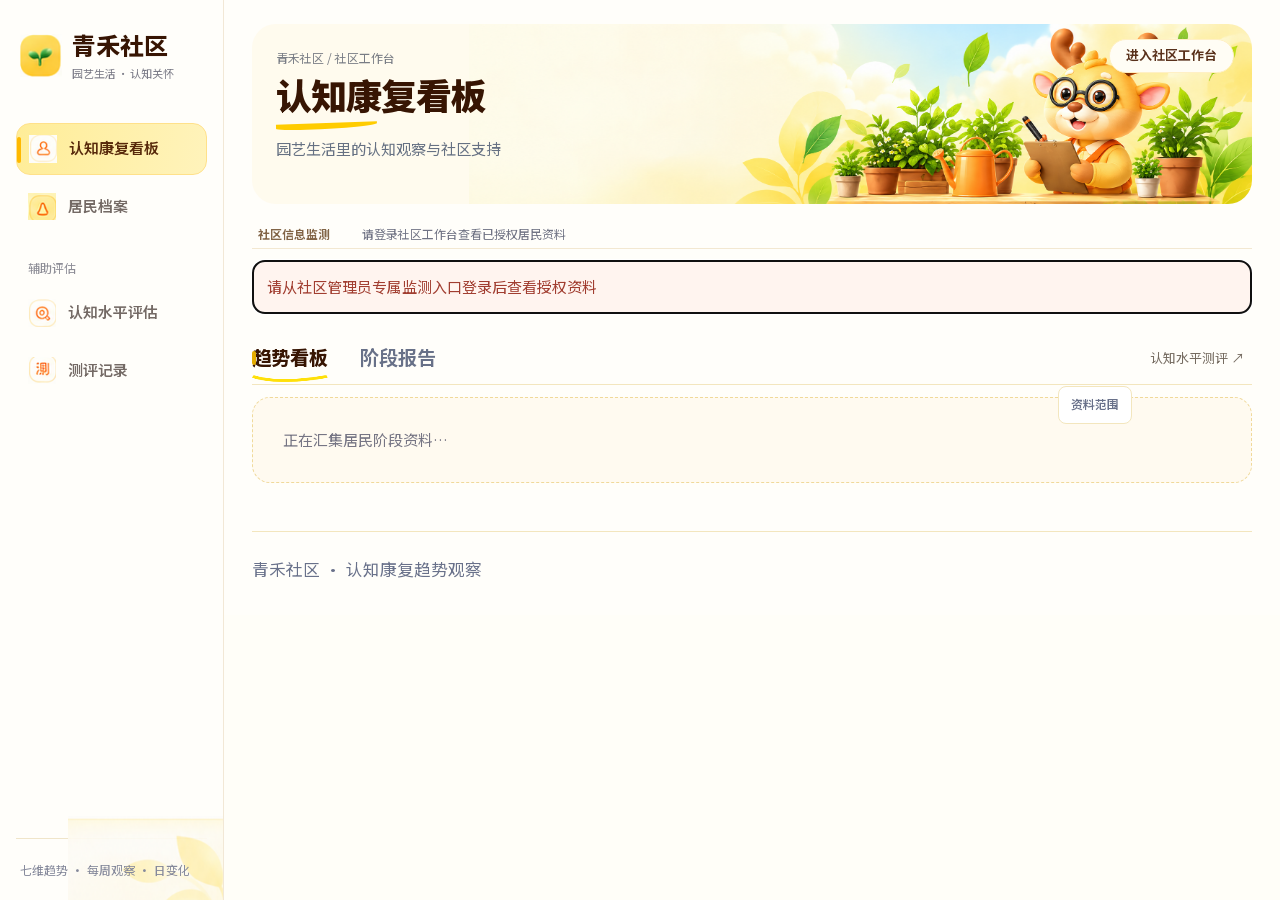
==== commit 2c3ad5c6: "Unify sidebar geometry and semantic typography across all community pages" ====
--- a/index.html
+++ b/index.html
@@ -1,5 +1,5 @@
 <!doctype html>
-<html lang="zh-CN"><head><meta charset="utf-8"><meta name="viewport" content="width=device-width,initial-scale=1"><title>青禾社区 · 认知康复看板</title><link rel="icon" href="data:,"><link rel="stylesheet" href="./community.css"><link rel="stylesheet" href="./community-refinement.css"><link rel="stylesheet" href="./community-elder.css?v=monitor-layout-5"><link rel="stylesheet" href="./community-online.css"><link rel="stylesheet" href="./community-spatial.css?v=integrated-20261020"><link rel="stylesheet" href="./community-brand.css?v=exact-reference-20261021"><meta name="description" content="青禾社区认知相关表现监测工作台：居民测评、社区活动、阶段趋势与记录依据。"><script type="importmap">{"imports":{"./community-art.js":"./community-art.js?release=concise-notes-20261021","./community-fidelity.js":"./community-fidelity.js?release=hd-masthead-20261021","./community-cognitive-cases.js":"./community-cognitive-cases.js?release=concise-notes-20261021","./community-csv.js":"./community-csv.js?release=concise-notes-20261021","./community-dashboard.js":"./community-dashboard.js?release=concise-notes-20261021","./community-elder-data.js":"./community-elder-data.js?release=concise-notes-20261021","./community-elder-schema.js":"./community-elder-schema.js?release=concise-notes-20261021","./community-elder.js":"./community-elder.js?release=concise-notes-20261021","./community-elder-data.js?v=dual-cognition-4":"./community-elder-data.js?release=concise-notes-20261021","./community-inspection.js":"./community-inspection.js?release=concise-notes-20261021","./community-interpretation.js":"./community-interpretation.js?release=concise-notes-20261021","./community-lexical.js":"./community-lexical.js?release=concise-notes-20261021","./community-methods.js":"./community-methods.js?release=concise-notes-20261021","./community-monitor-live.js":"./community-monitor-live.js?release=concise-notes-20261021","./community-online.js":"./community-online.js?release=concise-notes-20261021","./community-report-ui.js":"./community-report-ui.js?release=concise-notes-20261021","./community-series.js":"./community-series.js?release=concise-notes-20261021","./community-task-overview.js":"./community-task-overview.js?release=concise-notes-20261021","./community-visuals.js":"./community-visuals.js?release=concise-notes-20261021","./community-workspace.js":"./community-workspace.js?release=concise-notes-20261021","./community.js":"./community.js?release=remove-models-20261021","./community-workspace.js?v=dual-cognition-4":"./community-workspace.js?release=concise-notes-20261021","./community-elder.js?v=dual-cognition-4":"./community-elder.js?release=concise-notes-20261021","./community-labels.js":"./community-labels.js?release=concise-notes-20261021","./community-spatial.js?v=integrated-20261020":"./community-spatial.js?release=concise-notes-20261021"}}</script><link rel="stylesheet" href="./community-art.css?v=exact-reference-20261021"><link rel="stylesheet" href="./community-fidelity.css?v=hd-masthead-20261021"></head>
+<html lang="zh-CN"><head><meta charset="utf-8"><meta name="viewport" content="width=device-width,initial-scale=1"><title>青禾社区 · 认知康复看板</title><link rel="icon" href="data:,"><link rel="stylesheet" href="./community.css"><link rel="stylesheet" href="./community-refinement.css"><link rel="stylesheet" href="./community-elder.css?v=monitor-layout-5"><link rel="stylesheet" href="./community-online.css"><link rel="stylesheet" href="./community-spatial.css?v=integrated-20261020"><link rel="stylesheet" href="./community-brand.css?v=exact-reference-20261021"><meta name="description" content="青禾社区认知相关表现监测工作台：居民测评、社区活动、阶段趋势与记录依据。"><script type="importmap">{"imports":{"./community-art.js":"./community-art.js?release=shared-shell-20261021","./community-fidelity.js":"./community-fidelity.js?release=shared-shell-20261021","./community-cognitive-cases.js":"./community-cognitive-cases.js?release=concise-notes-20261021","./community-csv.js":"./community-csv.js?release=concise-notes-20261021","./community-dashboard.js":"./community-dashboard.js?release=concise-notes-20261021","./community-elder-data.js":"./community-elder-data.js?release=concise-notes-20261021","./community-elder-schema.js":"./community-elder-schema.js?release=concise-notes-20261021","./community-elder.js":"./community-elder.js?release=concise-notes-20261021","./community-elder-data.js?v=dual-cognition-4":"./community-elder-data.js?release=concise-notes-20261021","./community-inspection.js":"./community-inspection.js?release=concise-notes-20261021","./community-interpretation.js":"./community-interpretation.js?release=concise-notes-20261021","./community-lexical.js":"./community-lexical.js?release=concise-notes-20261021","./community-methods.js":"./community-methods.js?release=concise-notes-20261021","./community-monitor-live.js":"./community-monitor-live.js?release=concise-notes-20261021","./community-online.js":"./community-online.js?release=concise-notes-20261021","./community-report-ui.js":"./community-report-ui.js?release=concise-notes-20261021","./community-series.js":"./community-series.js?release=concise-notes-20261021","./community-task-overview.js":"./community-task-overview.js?release=concise-notes-20261021","./community-visuals.js":"./community-visuals.js?release=concise-notes-20261021","./community-workspace.js":"./community-workspace.js?release=concise-notes-20261021","./community.js":"./community.js?release=remove-models-20261021","./community-workspace.js?v=dual-cognition-4":"./community-workspace.js?release=concise-notes-20261021","./community-elder.js?v=dual-cognition-4":"./community-elder.js?release=concise-notes-20261021","./community-labels.js":"./community-labels.js?release=concise-notes-20261021","./community-spatial.js?v=integrated-20261020":"./community-spatial.js?release=concise-notes-20261021"}}</script><link rel="stylesheet" href="./community-art.css?v=exact-reference-20261021"><link rel="stylesheet" href="./community-fidelity.css?v=assessment-hd-20261021"><link rel="stylesheet" href="./community-shell.css?v=shared-shell-20261021"></head>
 <body>
 <a class="skip-link" href="#page-title">跳到主要内容</a>
 <aside class="rail"><a class="brand" href="./"><span class="brand-mark" aria-hidden="true"><img src="./community-assets/brand/sprout.png" width="33" height="33" alt="" data-figma-node="3:6623"></span><span class="brand-name">青禾社区<small>园艺生活 · 认知关怀</small></span></a><nav aria-label="核心工作区"><a href="#dashboard" data-view="dashboard" aria-current="page"><span aria-hidden="true">概</span>认知康复看板</a><a href="#residents" data-view="residents"><span aria-hidden="true">人</span>居民档案</a><span class="nav-section-label">辅助评估</span><a href="#cognition" data-view="cognition"><span aria-hidden="true">知</span>认知水平评估</a><a href="#assessments" data-view="assessments"><span aria-hidden="true">测</span>测评记录</a></nav><div class="rail-bottom"><p>七维趋势 · 每周观察 · 日变化</p></div></aside>
--- a/community-fidelity.css
+++ b/community-fidelity.css
@@ -98,3 +98,14 @@
 body[data-qh-reference=dashboard] .qh-brand-header .header-context{right:7%;top:16.8%;width:8.6%;height:20.4%}
 .online-banner[data-reference-notice] span{display:inline}
 @media print{.online-banner[data-reference-notice]{display:block!important;height:auto!important;min-height:0!important;padding:4px 0!important;font-size:10px!important;background:none!important;border:0!important}}
+
+/* Assessment masthead: live typography over native-resolution garden artwork. */
+body[data-qh-reference=assessments] .qh-brand-header{background-color:#fffbee;background-size:auto 145%;background-position:right 60%}
+body[data-qh-reference=assessments] .qh-brand-header>div:first-child{position:absolute!important;left:calc(16*var(--u));top:calc(10*var(--u));width:58%!important;height:auto!important;overflow:visible;clip-path:none;padding:0!important;white-space:normal;z-index:1}
+body[data-qh-reference=assessments] .qh-brand-header .breadcrumb{font-size:calc(9*var(--u));line-height:1.5;color:#797d85;margin:0 0 calc(3*var(--u))}
+body[data-qh-reference=assessments] .qh-brand-header #page-title{font-family:'Noto Sans SC','Microsoft YaHei',sans-serif;font-size:calc(28*var(--u));line-height:1.35;font-weight:900;letter-spacing:-.03em;color:#371503;margin:0;padding:0;min-height:0;position:relative;display:table;max-width:100%}
+body[data-qh-reference=assessments] .qh-brand-header #page-title:after{content:'';display:block!important;width:48%;height:calc(5*var(--u));background:#ffcc00;border-radius:0 0 70% 30%;transform:rotate(-2deg);position:static;margin:calc(1*var(--u)) 0 calc(5*var(--u))}
+body[data-qh-reference=assessments] .qh-brand-header .qh-header-subtitle{font-size:calc(12*var(--u));line-height:1.5;color:#667183;margin:0;max-width:100%}
+body[data-qh-reference=assessments] .qh-brand-header .header-context{right:calc(12*var(--u));top:calc(9*var(--u));width:auto;height:auto;z-index:2}
+body[data-qh-reference=assessments] .qh-brand-header .header-context .button{display:block;width:auto;height:auto;min-height:calc(25*var(--u));padding:calc(4*var(--u)) calc(13*var(--u));font-size:calc(10*var(--u));line-height:1.5;border:1px solid #fff0c5;background:#fffdf5!important;color:#59311b!important;box-shadow:none;border-radius:999px}
+@media(max-width:720px){body[data-qh-reference=assessments] .page-header.qh-brand-header{aspect-ratio:auto;min-height:136px;height:136px!important;background-size:auto 100%;background-position:right bottom}body[data-qh-reference=assessments] .qh-brand-header>div:first-child{left:13px;top:16px;width:64%!important}body[data-qh-reference=assessments] .qh-brand-header #page-title{font-size:22px;line-height:1.4;max-width:8em}body[data-qh-reference=assessments] .qh-brand-header .breadcrumb{font-size:9px}body[data-qh-reference=assessments] .qh-brand-header .qh-header-subtitle{font-size:10px;max-width:18em;margin-top:6px}body[data-qh-reference=assessments] .qh-brand-header .header-context{right:9px;top:9px}body[data-qh-reference=assessments] .qh-brand-header .header-context .button{font-size:9px;padding:4px 8px}}
--- a/community-shell.css
+++ b/community-shell.css
@@ -0,0 +1,69 @@
+/* Shared shell and typography. Page-reference scaling never changes these sizes. */
+:root{--qh-sidebar:224px;--qh-font-page:36px;--qh-font-section:22px;--qh-font-card:18px;--qh-font-body:15px;--qh-font-control:14px;--qh-font-caption:12px;--qh-font-number:28px}
+body{font-family:'Noto Sans SC','Microsoft YaHei',sans-serif;font-size:var(--qh-font-body);line-height:1.65}
+body .rail{position:fixed;inset:0 auto 0 0;width:var(--qh-sidebar);height:100dvh;max-height:100dvh;overflow-y:auto;display:flex;flex-direction:column;padding:28px 16px 20px;background:#fffefa;border-right:1px solid #f2e8d6}
+body .rail .brand{padding:0 4px;gap:10px;margin:0 0 34px;flex-shrink:0}
+body .rail .brand-mark{width:42px;height:43px;flex-shrink:0}
+body .rail .brand-mark img{width:100%;height:100%;object-fit:contain}
+body .rail .brand-name{font-size:24px;line-height:1.5;font-weight:800;letter-spacing:0}
+body .rail .brand-name small{font-size:11px;line-height:1.6;letter-spacing:0;white-space:nowrap}
+body .rail nav a[data-view]{display:flex;align-items:center;justify-content:flex-start;height:52px;min-height:52px;margin:6px 0;padding:10px 12px;gap:12px;border-radius:14px;font-size:15px;font-weight:600;line-height:1.4;color:#746a65;box-sizing:border-box;white-space:nowrap}
+body .rail nav a[data-view]>span{display:block;width:28px;height:28px;flex:0 0 28px}
+body .rail nav a[data-view]>span>img{width:100%;height:100%;object-fit:contain}
+body .rail nav a[aria-current=page]{color:#582a0b}
+body .rail nav a[aria-current=page]:before{width:4px;height:26px;top:13px;left:0;border-radius:4px}
+body .rail .nav-section-label{font-size:12px;font-weight:400;line-height:1.5;margin:26px 12px 10px}
+body .rail .rail-bottom{position:static;inset:auto;margin-top:auto;padding:22px 4px 0;font-size:12px;line-height:1.6;flex-shrink:0}
+body .rail .rail-bottom p,body .rail .rail-bottom .small{font-size:12px;margin:0}
+body main{margin-left:var(--qh-sidebar);padding:24px 28px 30px}
+/* The same native title, mascot, copy and help control on every route. */
+body[data-qh-reference] .page-header.qh-brand-header{height:180px;min-height:180px;width:100%;margin:0 0 16px;border-radius:24px;background-color:#fffbee;background-size:auto 145%;background-position:right 60%;background-repeat:no-repeat}
+body[data-qh-reference] .qh-brand-header>div:first-child{position:absolute!important;left:24px;top:25px;width:60%!important;height:auto!important;overflow:visible;clip-path:none;padding:0!important;white-space:normal;z-index:1}
+body[data-qh-reference] .qh-brand-header .breadcrumb{font-size:12px;line-height:1.5;color:#797d85;margin:0 0 5px}
+body[data-qh-reference] .qh-brand-header #page-title{font-family:inherit;font-size:var(--qh-font-page);line-height:1.35;font-weight:900;letter-spacing:-.03em;color:#371503;margin:0;padding:0;min-height:0;position:relative;display:table;max-width:100%}
+body[data-qh-reference] .qh-brand-header #page-title:after{content:'';display:block!important;width:48%;height:6px;background:#ffcc00;border-radius:0 0 70% 30%;transform:rotate(-2deg);position:static;margin:2px 0 9px}
+body[data-qh-reference] .qh-brand-header .qh-header-subtitle{font-size:15px;line-height:1.5;color:#667183;margin:0;max-width:100%}
+body[data-qh-reference] .qh-brand-header .header-context{right:18px;top:15px;width:auto;height:auto;z-index:2}
+body[data-qh-reference] .qh-brand-header .header-context .button{display:block;width:auto;height:auto;min-height:34px;padding:6px 16px;font-size:13px;line-height:1.5;border:1px solid #fff0c5;background:#fffdf5!important;color:#59311b!important;box-shadow:none;border-radius:999px}
+/* Semantic type roles shared by cards, reports, records and drawers. */
+body h2,body .section-heading h2,body .monitor-intro h2,body .dashboard-section-heading h2,body .chart-title-row h2,body .dash-trend .chart-title-row h2,body #elder-roster>.section-heading h2,body .task-monitor-head h2,body .stage-report-entry h2{font-size:var(--qh-font-section);line-height:1.45}
+body h3,body .visual-card h3,body .task-monitor-card h3,body .chart-panel h3,body .compact-summary h3{font-size:var(--qh-font-card);line-height:1.5}
+body h4{font-size:16px;line-height:1.5}
+body .resident-row h3,body[data-qh-reference=profile] .resident-row h3{font-size:20px}
+body .resident-identity h2,body .resident-snapshot h2,body .course-result h2,body .elder-assessment .course-result h2,body .report-titleline.qh-cover-with-photo h2{font-size:24px;line-height:1.5}
+body p,body .monitor-intro p,body .section-heading p,body .profile-content>p:first-child,body .compact-summary p,body .course-result p,body .resident-row>div:nth-child(2),body[data-qh-reference=profile] .resident-row>div:nth-child(2),body .selected-domain-reading>p,body .quality p{font-size:var(--qh-font-body)}
+body .small,body small,body .resident-row .small,body .resident-row small,body[data-qh-reference=profile] .resident-row .small,body[data-qh-reference=profile] .resident-row small,body .course-result small,body .chart-panel .small,body .visual-card .small,body .chart-caption,body .task-monitor-note,body .task-monitor-limit,body .course-context-note,body .task-monitor-card header p,body .task-monitor-card footer,body .snapshot-window small,body .snapshot-window>span,body .dashboard-section-heading p,body .course-case-bar p,body .course-case-bar label{font-size:var(--qh-font-caption);line-height:1.6}
+body button,body .button,body .tab-bar button,body .cadence-tabs button,body .course-result-actions button,body .report-actions button,body .report-actions .button,body .resident-row button,body[data-qh-reference=profile] .resident-row button,body .dashboard-toolbar>button{font-family:inherit;font-size:var(--qh-font-control);line-height:1.5}
+body input,body select,body textarea,body .dashboard-toolbar select,body .task-monitor-selectors select,body .course-case-bar select{font-family:inherit;font-size:var(--qh-font-control)}
+body label,body .dashboard-toolbar label,body .filter-bar label,body .task-monitor-selectors label{font-size:var(--qh-font-control)}
+body th,body td,body .elder-task-table th,body .elder-task-table td,body .method-table th,body .method-table td,body .resident-overview th,body .resident-overview td{font-size:var(--qh-font-control);line-height:1.6}
+body .number-link{font-size:inherit;line-height:inherit}
+body .task-monitor-value button,body .elder-keyline strong,body .profile-domain-grid span,body .metric-strip strong,body .stat-strip strong{font-size:var(--qh-font-number);font-variant-numeric:tabular-nums}
+body .domain-selector .domain-choice-label span,body .profile-domain-grid strong,body .elder-domain-grid strong{font-size:14px;line-height:1.5}
+body .domain-selector .domain-choice-score strong,body .monitor-summary-meta .number-link{font-size:24px;font-variant-numeric:tabular-nums}
+body .domain-choice-score small,body .monitor-summary-meta span,body .task-monitor-card .task-monitor-change{font-size:12px}
+body #monitor-tabs a{font-size:16px}body .level-entry{font-size:13px}
+body .online-banner,body .online-banner strong,body .online-banner span{font-size:12px;line-height:1.6}
+body .monitor-summary h2{font-size:14px}body .monitor-summary-reading>p{font-size:20px}body .monitor-summary .monitor-priority{font-size:12px}
+@media(max-width:1100px) and (min-width:721px){body main{padding-left:22px;padding-right:22px}body .course-result{grid-template-columns:96px minmax(0,1fr);gap:20px}body .course-result .qh-portrait{width:96px;height:96px}body .course-result-actions{grid-column:1/-1;display:flex;flex-wrap:wrap;width:auto}body .resident-row{grid-template-columns:minmax(0,1fr) auto}body .resident-row>div:nth-child(2){grid-column:1;border:0;padding-left:0}body .resident-row>button{grid-column:2;grid-row:1/3}}
+@media(max-width:720px){
+ :root{--qh-font-page:24px;--qh-font-section:20px;--qh-font-card:17px;--qh-font-body:14px;--qh-font-number:26px}
+ body .rail{position:relative;inset:auto;width:100%;height:auto;max-height:none;overflow:visible;padding:16px 14px;border-right:0;border-bottom:1px solid #f2e8d6}
+ body .rail .brand{margin:0 0 14px;padding:0;gap:10px}body .rail .brand-name{font-size:22px}body .rail .brand-name small{font-size:11px}body .rail .brand-mark{width:38px;height:39px}
+ body .rail nav:not(.management-nav){display:grid;grid-template-columns:repeat(2,minmax(0,1fr));gap:5px}
+ body .rail nav a[data-view]{height:44px;min-height:44px;margin:0;padding:8px;gap:8px;font-size:13px;grid-column:auto;border-radius:12px}
+ body .rail nav a[data-view]>span{width:24px;height:24px;flex-basis:24px}body .rail nav a[aria-current=page]:before{top:10px;height:24px}
+ body .rail .nav-section-label,body .rail .rail-bottom{display:none}
+ body main{margin-left:0;padding:16px 14px 24px}
+ body[data-qh-reference] .page-header.qh-brand-header{height:148px!important;min-height:148px;aspect-ratio:auto;margin:0 0 12px!important;border-radius:18px;background-size:auto 100%;background-position:right bottom}
+ body[data-qh-reference] .qh-brand-header>div:first-child{left:14px;top:21px;width:65%!important}
+ body[data-qh-reference] .qh-brand-header .breadcrumb{font-size:10px;margin-bottom:6px}
+ body[data-qh-reference] .qh-brand-header #page-title{max-width:8em;font-size:var(--qh-font-page);line-height:1.35}
+ body[data-qh-reference] .qh-brand-header #page-title:after{height:4px;margin:3px 0 7px}
+ body[data-qh-reference] .qh-brand-header .qh-header-subtitle{font-size:11px;max-width:16em}
+ body[data-qh-reference] .qh-brand-header .header-context{right:9px;top:9px}body[data-qh-reference] .qh-brand-header .header-context .button{font-size:11px;min-height:28px;padding:4px 9px}
+ body .resident-identity h2,body .resident-snapshot h2,body .course-result h2,body .elder-assessment .course-result h2,body .report-titleline.qh-cover-with-photo h2{font-size:22px}
+ body .course-result{grid-template-columns:68px minmax(0,1fr);gap:14px}body .course-result .qh-portrait{width:68px;height:68px}body .course-result-actions{grid-column:1/-1;display:flex;width:auto;flex-wrap:wrap}
+ body #monitor-tabs a{font-size:15px}body .domain-selector .domain-choice-label span{min-height:0}
+}
+@media print{body .rail,body[data-qh-reference] .page-header.qh-brand-header{display:none!important}body main{margin:0;padding:0}body{font-size:11px}}
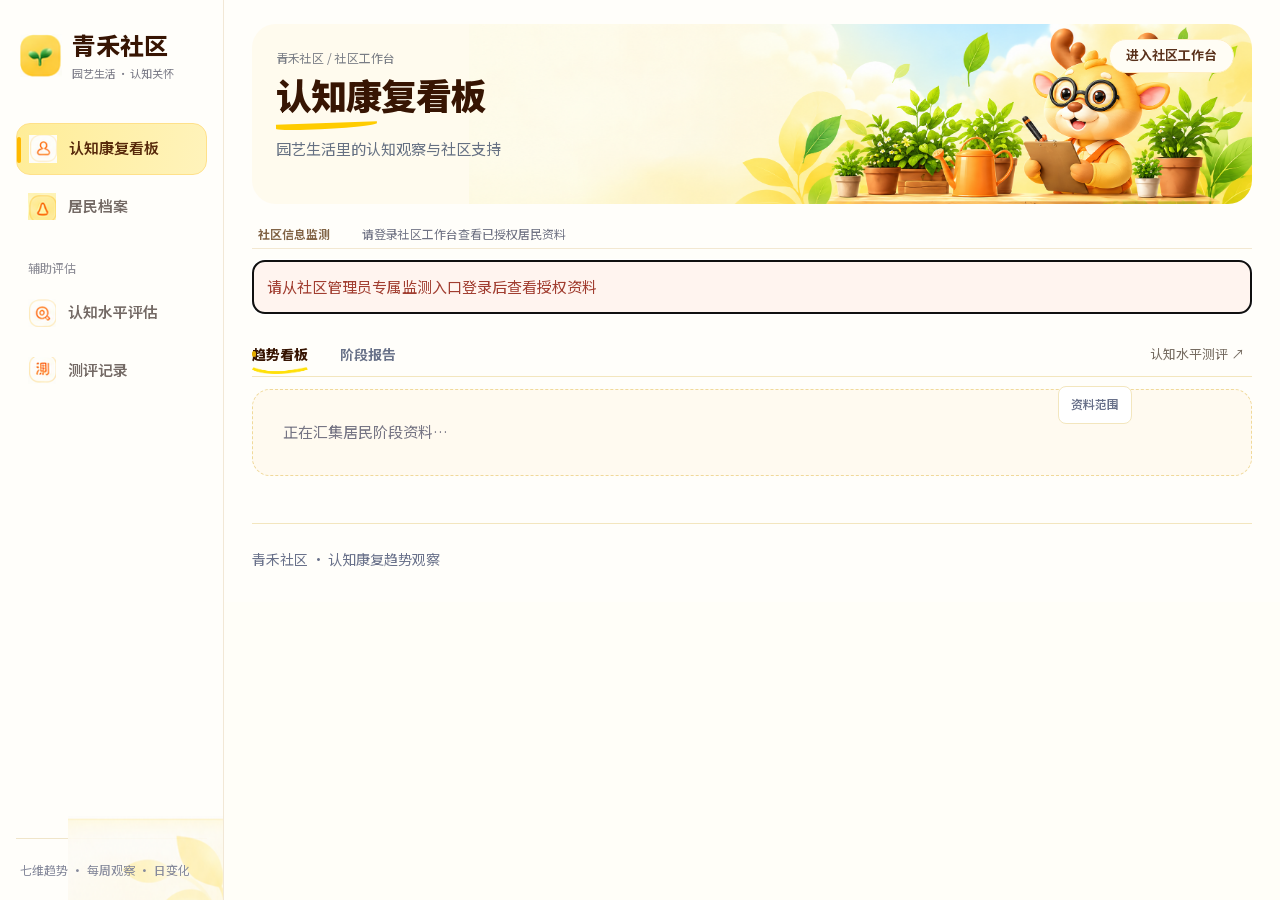
==== commit 85bf3964: "Remove page-dependent font scaling from reference components" ====
--- a/index.html
+++ b/index.html
@@ -1,5 +1,5 @@
 <!doctype html>
-<html lang="zh-CN"><head><meta charset="utf-8"><meta name="viewport" content="width=device-width,initial-scale=1"><title>青禾社区 · 认知康复看板</title><link rel="icon" href="data:,"><link rel="stylesheet" href="./community.css"><link rel="stylesheet" href="./community-refinement.css"><link rel="stylesheet" href="./community-elder.css?v=monitor-layout-5"><link rel="stylesheet" href="./community-online.css"><link rel="stylesheet" href="./community-spatial.css?v=integrated-20261020"><link rel="stylesheet" href="./community-brand.css?v=exact-reference-20261021"><meta name="description" content="青禾社区认知相关表现监测工作台：居民测评、社区活动、阶段趋势与记录依据。"><script type="importmap">{"imports":{"./community-art.js":"./community-art.js?release=shared-shell-20261021","./community-fidelity.js":"./community-fidelity.js?release=shared-shell-20261021","./community-cognitive-cases.js":"./community-cognitive-cases.js?release=concise-notes-20261021","./community-csv.js":"./community-csv.js?release=concise-notes-20261021","./community-dashboard.js":"./community-dashboard.js?release=concise-notes-20261021","./community-elder-data.js":"./community-elder-data.js?release=concise-notes-20261021","./community-elder-schema.js":"./community-elder-schema.js?release=concise-notes-20261021","./community-elder.js":"./community-elder.js?release=concise-notes-20261021","./community-elder-data.js?v=dual-cognition-4":"./community-elder-data.js?release=concise-notes-20261021","./community-inspection.js":"./community-inspection.js?release=concise-notes-20261021","./community-interpretation.js":"./community-interpretation.js?release=concise-notes-20261021","./community-lexical.js":"./community-lexical.js?release=concise-notes-20261021","./community-methods.js":"./community-methods.js?release=concise-notes-20261021","./community-monitor-live.js":"./community-monitor-live.js?release=concise-notes-20261021","./community-online.js":"./community-online.js?release=concise-notes-20261021","./community-report-ui.js":"./community-report-ui.js?release=concise-notes-20261021","./community-series.js":"./community-series.js?release=concise-notes-20261021","./community-task-overview.js":"./community-task-overview.js?release=concise-notes-20261021","./community-visuals.js":"./community-visuals.js?release=concise-notes-20261021","./community-workspace.js":"./community-workspace.js?release=concise-notes-20261021","./community.js":"./community.js?release=remove-models-20261021","./community-workspace.js?v=dual-cognition-4":"./community-workspace.js?release=concise-notes-20261021","./community-elder.js?v=dual-cognition-4":"./community-elder.js?release=concise-notes-20261021","./community-labels.js":"./community-labels.js?release=concise-notes-20261021","./community-spatial.js?v=integrated-20261020":"./community-spatial.js?release=concise-notes-20261021"}}</script><link rel="stylesheet" href="./community-art.css?v=exact-reference-20261021"><link rel="stylesheet" href="./community-fidelity.css?v=assessment-hd-20261021"><link rel="stylesheet" href="./community-shell.css?v=shared-shell-20261021"></head>
+<html lang="zh-CN"><head><meta charset="utf-8"><meta name="viewport" content="width=device-width,initial-scale=1"><title>青禾社区 · 认知康复看板</title><link rel="icon" href="data:,"><link rel="stylesheet" href="./community.css"><link rel="stylesheet" href="./community-refinement.css"><link rel="stylesheet" href="./community-elder.css?v=monitor-layout-5"><link rel="stylesheet" href="./community-online.css"><link rel="stylesheet" href="./community-spatial.css?v=integrated-20261020"><link rel="stylesheet" href="./community-brand.css?v=exact-reference-20261021"><meta name="description" content="青禾社区认知相关表现监测工作台：居民测评、社区活动、阶段趋势与记录依据。"><script type="importmap">{"imports":{"./community-art.js":"./community-art.js?release=shared-shell-20261021","./community-fidelity.js":"./community-fidelity.js?release=shared-shell-20261021","./community-cognitive-cases.js":"./community-cognitive-cases.js?release=concise-notes-20261021","./community-csv.js":"./community-csv.js?release=concise-notes-20261021","./community-dashboard.js":"./community-dashboard.js?release=concise-notes-20261021","./community-elder-data.js":"./community-elder-data.js?release=concise-notes-20261021","./community-elder-schema.js":"./community-elder-schema.js?release=concise-notes-20261021","./community-elder.js":"./community-elder.js?release=concise-notes-20261021","./community-elder-data.js?v=dual-cognition-4":"./community-elder-data.js?release=concise-notes-20261021","./community-inspection.js":"./community-inspection.js?release=concise-notes-20261021","./community-interpretation.js":"./community-interpretation.js?release=concise-notes-20261021","./community-lexical.js":"./community-lexical.js?release=concise-notes-20261021","./community-methods.js":"./community-methods.js?release=concise-notes-20261021","./community-monitor-live.js":"./community-monitor-live.js?release=concise-notes-20261021","./community-online.js":"./community-online.js?release=concise-notes-20261021","./community-report-ui.js":"./community-report-ui.js?release=concise-notes-20261021","./community-series.js":"./community-series.js?release=concise-notes-20261021","./community-task-overview.js":"./community-task-overview.js?release=concise-notes-20261021","./community-visuals.js":"./community-visuals.js?release=concise-notes-20261021","./community-workspace.js":"./community-workspace.js?release=concise-notes-20261021","./community.js":"./community.js?release=remove-models-20261021","./community-workspace.js?v=dual-cognition-4":"./community-workspace.js?release=concise-notes-20261021","./community-elder.js?v=dual-cognition-4":"./community-elder.js?release=concise-notes-20261021","./community-labels.js":"./community-labels.js?release=concise-notes-20261021","./community-spatial.js?v=integrated-20261020":"./community-spatial.js?release=concise-notes-20261021"}}</script><link rel="stylesheet" href="./community-art.css?v=exact-reference-20261021"><link rel="stylesheet" href="./community-fidelity.css?v=shared-type-20261021"><link rel="stylesheet" href="./community-shell.css?v=shared-shell-20261021"></head>
 <body>
 <a class="skip-link" href="#page-title">跳到主要内容</a>
 <aside class="rail"><a class="brand" href="./"><span class="brand-mark" aria-hidden="true"><img src="./community-assets/brand/sprout.png" width="33" height="33" alt="" data-figma-node="3:6623"></span><span class="brand-name">青禾社区<small>园艺生活 · 认知关怀</small></span></a><nav aria-label="核心工作区"><a href="#dashboard" data-view="dashboard" aria-current="page"><span aria-hidden="true">概</span>认知康复看板</a><a href="#residents" data-view="residents"><span aria-hidden="true">人</span>居民档案</a><span class="nav-section-label">辅助评估</span><a href="#cognition" data-view="cognition"><span aria-hidden="true">知</span>认知水平评估</a><a href="#assessments" data-view="assessments"><span aria-hidden="true">测</span>测评记录</a></nav><div class="rail-bottom"><p>七维趋势 · 每周观察 · 日变化</p></div></aside>
--- a/community-fidelity.css
+++ b/community-fidelity.css
@@ -4,19 +4,19 @@
 html{background:#fffefa;scrollbar-width:none}h2,h3,h4{letter-spacing:0;font-weight:800;color:#371503}h2{font-size:calc(var(--ref-section)*var(--u))}small,.small{font-size:calc(var(--ref-small)*var(--u));color:#7a8197}p{margin:calc(7*var(--u)) 0 calc(14*var(--u))}
 main{margin-left:calc(var(--ref-rail)*var(--u));padding:calc(var(--ref-top)*var(--u)) calc(var(--ref-right)*var(--u)) calc(28*var(--u)) calc(var(--ref-left)*var(--u));max-width:none}
 .rail{width:calc(var(--ref-rail)*var(--u));padding:calc(30*var(--u)) calc(16*var(--u));background:#fffefa;border-right:1px solid #f2e8d6}
-.rail .brand{padding:0 calc(10*var(--u));gap:calc(10*var(--u));margin-bottom:calc(42*var(--u))}.brand-mark{width:calc(46*var(--u));height:calc(47*var(--u));background:none;border:0;border-radius:0}.brand-mark img{width:100%;height:100%;object-fit:contain}.brand-name{font-size:calc(24*var(--u));line-height:1.5}.brand-name small{font-size:calc(13*var(--u));letter-spacing:0;white-space:nowrap}
+.rail .brand{padding:0 calc(10*var(--u));gap:calc(10*var(--u));margin-bottom:calc(42*var(--u))}.brand-mark{width:calc(46*var(--u));height:calc(47*var(--u));background:none;border:0;border-radius:0}.brand-mark img{width:100%;height:100%;object-fit:contain}.brand-name{font-size:22px;line-height:1.5}.brand-name small{font-size:14px;letter-spacing:0;white-space:nowrap}
 .rail nav a{height:calc(54*var(--u));min-height:0;padding:calc(9*var(--u)) calc(10*var(--u));margin:calc(6*var(--u)) 0;gap:calc(16*var(--u));font-size:calc(var(--ref-nav)*var(--u));line-height:1.4;font-weight:600;border-radius:calc(15*var(--u));white-space:nowrap}
 .rail nav a>span{width:calc(33*var(--u));height:calc(33*var(--u));flex-shrink:0;background:none;border:0}.rail nav a>span>img{display:block;width:100%;height:100%;object-fit:contain}.rail nav a[aria-current=page]{background:linear-gradient(100deg,#ffed98,#fff3bb);border:1px solid #ffe18a;box-shadow:none}.rail nav a[aria-current=page]:before{display:block;left:0;top:25%;height:50%;width:calc(4*var(--u));border-radius:4px;background:#ffb900}
-.nav-section-label{font-size:calc(13*var(--u));margin:calc(28*var(--u)) calc(14*var(--u)) calc(13*var(--u));color:#8d8d96}.rail-bottom{font-size:calc(12*var(--u));padding:calc(15*var(--u)) calc(10*var(--u)) calc(33*var(--u));bottom:calc(20*var(--u));left:calc(16*var(--u));right:calc(16*var(--u));color:#85899b}.rail-bottom .small{font-size:calc(11*var(--u))}
+.nav-section-label{font-size:14px;margin:calc(28*var(--u)) calc(14*var(--u)) calc(13*var(--u));color:#8d8d96}.rail-bottom{font-size:12px;padding:calc(15*var(--u)) calc(10*var(--u)) calc(33*var(--u));bottom:calc(20*var(--u));left:calc(16*var(--u));right:calc(16*var(--u));color:#85899b}.rail-bottom .small{font-size:12px}
 .page-header.qh-brand-header{height:calc(var(--ref-hero)*var(--u));min-height:0;padding:0;margin:0 0 calc(9*var(--u));border:0;border-radius:calc(22*var(--u));background-size:100% 100%;background-repeat:no-repeat;background-color:transparent;position:relative;overflow:hidden}
 .qh-brand-header:before,.qh-brand-header:after,.qh-brand-header .qh-header-ip{display:none!important}.qh-brand-header>div:first-child{position:absolute!important;width:1px!important;height:1px!important;overflow:hidden;clip-path:inset(50%);padding:0!important;white-space:nowrap}
 .qh-brand-header .header-context{position:absolute;right:1.3%;top:9.5%;width:8.5%;height:23%;margin:0;max-width:none;z-index:1}.qh-brand-header .header-context .button{width:100%;height:100%;min-height:0;padding:0;border:0;background:transparent!important;color:transparent!important;box-shadow:none;font-size:0;border-radius:999px}.qh-brand-header .header-context .button:hover{box-shadow:0 0 0 2px #fbbb28}.qh-brand-header .header-context .button:focus-visible{outline:3px solid #87460a}
 body[data-qh-reference=reports] .qh-brand-header{margin-left:calc(-20*var(--u));margin-right:calc(-17*var(--u));border-radius:0;width:calc(100% + 37*var(--u))}
-body .online-banner{border:1px solid #fff0d3;border-radius:calc(17*var(--u));padding:calc(10*var(--u)) calc(15*var(--u));font-size:calc(13*var(--u));min-height:calc(42*var(--u));margin-bottom:calc(18*var(--u));background:linear-gradient(110deg,#fff9e8,#fffdf6);line-height:1.6}.online-banner strong{margin-right:calc(15*var(--u))}
-button,.button{font-size:calc(15*var(--u));min-height:calc(44*var(--u));padding:calc(10*var(--u)) calc(20*var(--u));border-radius:calc(15*var(--u));line-height:1.5;font-weight:650}.primary,button.primary,.button.primary{border-radius:calc(25*var(--u));background:linear-gradient(#ffdf45,#ffb900);border-color:#ffca26;color:#371503;box-shadow:inset 0 2px 0 #fff1a2}
-input,select,textarea{font-size:calc(14*var(--u));min-height:calc(40*var(--u));padding:calc(8*var(--u)) calc(12*var(--u));border-radius:calc(12*var(--u))}
+body .online-banner{border:1px solid #fff0d3;border-radius:calc(17*var(--u));padding:calc(10*var(--u)) calc(15*var(--u));font-size:14px;min-height:calc(42*var(--u));margin-bottom:calc(18*var(--u));background:linear-gradient(110deg,#fff9e8,#fffdf6);line-height:1.6}.online-banner strong{margin-right:calc(15*var(--u))}
+button,.button{font-size:14px;min-height:calc(44*var(--u));padding:calc(10*var(--u)) calc(20*var(--u));border-radius:calc(15*var(--u));line-height:1.5;font-weight:650}.primary,button.primary,.button.primary{border-radius:calc(25*var(--u));background:linear-gradient(#ffdf45,#ffb900);border-color:#ffca26;color:#371503;box-shadow:inset 0 2px 0 #fff1a2}
+input,select,textarea{font-size:14px;min-height:calc(40*var(--u));padding:calc(8*var(--u)) calc(12*var(--u));border-radius:calc(12*var(--u))}
 .number-link{font-size:inherit;min-height:0;padding:0;border-radius:0}.section-heading{margin:calc(8*var(--u)) 0 calc(28*var(--u));align-items:center}.section-heading h2{font-size:calc(var(--ref-section)*var(--u));margin:0 0 calc(6*var(--u))}.section-heading p{font-size:calc(var(--ref-body)*var(--u));margin:0;color:#7a8197}
-.qh-portrait{border:0;border-radius:calc(17*var(--u));box-shadow:none;overflow:hidden}.qh-portrait>img{object-position:center;object-fit:fill}.qh-portrait>span{display:none}.qh-initial{border-radius:calc(22*var(--u));color:#fff;background:linear-gradient(130deg,#ffe078,#ffcd28);font-size:calc(57*var(--u));font-weight:800}
+.qh-portrait{border:0;border-radius:calc(17*var(--u));box-shadow:none;overflow:hidden}.qh-portrait>img{object-position:center;object-fit:fill}.qh-portrait>span{display:none}.qh-initial{border-radius:calc(22*var(--u));color:#fff;background:linear-gradient(130deg,#ffe078,#ffcd28);font-size:48px;font-weight:800}
 body[data-qh-view=residents] .qh-portrait>img{content:url('./community-assets/exact/portrait-residents.png')}
 body[data-qh-reference=profile] .resident-identity .qh-portrait>img{content:url('./community-assets/exact/portrait-profile.png')}
 body[data-qh-view=dashboard] .snapshot-avatar.qh-portrait>img{content:url('./community-assets/exact/portrait-dashboard.png')}
@@ -25,41 +25,41 @@
 body[data-qh-view=reports] .report-titleline .qh-portrait>img{content:url('./community-assets/exact/portrait-reports.png')}
 /* Roster: 142/148px rows, 116px portraits, 28px names in the 1435px source. */
 .resident-row{display:grid;grid-template-columns:minmax(0,1.4fr) minmax(0,1fr) auto;min-height:calc(142*var(--u));gap:calc(26*var(--u));padding:calc(16*var(--u)) calc(22*var(--u));margin:calc(17*var(--u)) 0;border-radius:calc(22*var(--u));background:#fff;border:1px solid #ffe8a4;box-shadow:none}.resident-row.qh-course-row{min-height:calc(148*var(--u));background:linear-gradient(110deg,#fff9e1,#fff7d9);border-left:calc(4*var(--u)) solid #ffd000}
-.qh-resident-label{gap:calc(26*var(--u))}.qh-resident-label .qh-portrait,.qh-resident-label .qh-initial{width:calc(115*var(--u));height:calc(116*var(--u));flex-shrink:0}.resident-row h3{font-size:calc(28*var(--u));line-height:1.45;margin:0 0 calc(12*var(--u))}.resident-row .small,.resident-row small{font-size:calc(17*var(--u));overflow-wrap:anywhere;line-height:1.5}.resident-row>div:nth-child(2){border-left:1px solid #f1dab1;padding-left:calc(39*var(--u));font-size:calc(20*var(--u));line-height:1.7}.resident-row>div:nth-child(2)>p{margin:0}.resident-row button{min-width:calc(151*var(--u));font-size:calc(18*var(--u));padding:calc(15*var(--u)) calc(24*var(--u));border-radius:calc(20*var(--u))}.resident-row .qh-count{font-size:calc(28*var(--u));font-weight:800;color:#ff5d00}.resident-row .badge{font-size:calc(17*var(--u));padding:calc(4*var(--u)) calc(14*var(--u))}
-#elder-roster>.section-heading{margin-top:calc(29*var(--u));margin-bottom:calc(9*var(--u))}#elder-roster>.section-heading h2{font-size:calc(25*var(--u))}.qh-roster-empty{padding:calc(18*var(--u)) calc(22*var(--u));border:1px dashed #eee2c7;border-radius:calc(18*var(--u));font-size:calc(16*var(--u));color:#838797;margin:0;min-height:calc(142*var(--u));display:flex;align-items:center}
+.qh-resident-label{gap:calc(26*var(--u))}.qh-resident-label .qh-portrait,.qh-resident-label .qh-initial{width:calc(115*var(--u));height:calc(116*var(--u));flex-shrink:0}.resident-row h3{font-size:28px;line-height:1.45;margin:0 0 calc(12*var(--u))}.resident-row .small,.resident-row small{font-size:18px;overflow-wrap:anywhere;line-height:1.5}.resident-row>div:nth-child(2){border-left:1px solid #f1dab1;padding-left:calc(39*var(--u));font-size:22px;line-height:1.7}.resident-row>div:nth-child(2)>p{margin:0}.resident-row button{min-width:calc(151*var(--u));font-size:18px;padding:calc(15*var(--u)) calc(24*var(--u));border-radius:calc(20*var(--u))}.resident-row .qh-count{font-size:28px;font-weight:800;color:#ff5d00}.resident-row .badge{font-size:18px;padding:calc(4*var(--u)) calc(14*var(--u))}
+#elder-roster>.section-heading{margin-top:calc(29*var(--u));margin-bottom:calc(9*var(--u))}#elder-roster>.section-heading h2{font-size:22px}.qh-roster-empty{padding:calc(18*var(--u)) calc(22*var(--u));border:1px dashed #eee2c7;border-radius:calc(18*var(--u));font-size:18px;color:#838797;margin:0;min-height:calc(142*var(--u));display:flex;align-items:center}
 /* Expanded resident profile follows the separate, approved 1198px page. */
-body[data-qh-reference=profile] .resident-row{min-height:calc(98*var(--u));padding:calc(12*var(--u)) calc(20*var(--u));margin:calc(12*var(--u)) 0;gap:calc(18*var(--u))}body[data-qh-reference=profile] .qh-resident-label .qh-portrait{width:calc(80*var(--u));height:calc(78*var(--u))}body[data-qh-reference=profile] .resident-row h3{font-size:calc(20*var(--u));margin-bottom:calc(6*var(--u))}body[data-qh-reference=profile] .resident-row .small,body[data-qh-reference=profile] .resident-row small{font-size:calc(14*var(--u))}body[data-qh-reference=profile] .resident-row>div:nth-child(2){font-size:calc(14*var(--u));padding-left:0;border:0}body[data-qh-reference=profile] .resident-row button{font-size:calc(14*var(--u));min-width:calc(106*var(--u));padding:calc(10*var(--u)) calc(18*var(--u));background:#fff;border-color:#edc389}
-.resident-identity{min-height:calc(130*var(--u));padding:calc(13*var(--u)) calc(24*var(--u));gap:calc(29*var(--u));border-radius:calc(21*var(--u));background:linear-gradient(105deg,#ffe372,#fff4bd);border-color:#ffda56}.resident-identity h2{font-size:calc(28*var(--u));margin-bottom:calc(8*var(--u))}.resident-identity .qh-portrait{width:calc(105*var(--u));height:calc(100*var(--u));border-radius:calc(14*var(--u))}.resident-identity .button{background:#ff6000;border-color:#ff6000;box-shadow:none;color:white;border-radius:calc(16*var(--u));font-size:calc(18*var(--u))}
-.tab-bar{margin:calc(12*var(--u)) 0 calc(5*var(--u));gap:calc(7*var(--u))}.tab-bar button{padding:calc(11*var(--u)) calc(20*var(--u));font-size:calc(14*var(--u));min-height:calc(44*var(--u));border-radius:calc(15*var(--u))}.profile-content{padding:calc(16*var(--u)) calc(18*var(--u));border-radius:calc(19*var(--u));border-color:#ffe4ad}.profile-content>p:first-child{font-size:calc(15*var(--u));background:#fff9e8;padding:calc(14*var(--u));border-radius:calc(14*var(--u));margin:0 0 calc(10*var(--u))}.profile-domain-grid{grid-template-columns:repeat(3,minmax(0,1fr));gap:calc(12*var(--u));margin:0 0 calc(18*var(--u))}.profile-domain-grid>div{border:1px solid #e5f1d6;border-radius:calc(14*var(--u));padding:calc(12*var(--u)) calc(19*var(--u));background:#f4faeb}.profile-domain-grid>div:nth-child(2){background:#effaf6;border-color:#d7eeea}.profile-domain-grid>div:nth-child(3),.profile-domain-grid>div:nth-child(4){background:#eff7ff;border-color:#d8eafd}.profile-domain-grid>div:nth-child(5){background:#f4f1ff;border-color:#e5defb}.profile-domain-grid>div:nth-child(6){background:#fff0e9;border-color:#ffe0d2}.profile-domain-grid>div:nth-child(7){background:#f3f6fd;border-color:#e0e7f7}.profile-domain-grid strong{font-size:calc(17*var(--u));margin-bottom:calc(2*var(--u));color:#242c44}.profile-domain-grid span{font-size:calc(26*var(--u));line-height:1.5;font-weight:750}
+body[data-qh-reference=profile] .resident-row{min-height:calc(98*var(--u));padding:calc(12*var(--u)) calc(20*var(--u));margin:calc(12*var(--u)) 0;gap:calc(18*var(--u))}body[data-qh-reference=profile] .qh-resident-label .qh-portrait{width:calc(80*var(--u));height:calc(78*var(--u))}body[data-qh-reference=profile] .resident-row h3{font-size:22px;margin-bottom:calc(6*var(--u))}body[data-qh-reference=profile] .resident-row .small,body[data-qh-reference=profile] .resident-row small{font-size:14px}body[data-qh-reference=profile] .resident-row>div:nth-child(2){font-size:14px;padding-left:0;border:0}body[data-qh-reference=profile] .resident-row button{font-size:14px;min-width:calc(106*var(--u));padding:calc(10*var(--u)) calc(18*var(--u));background:#fff;border-color:#edc389}
+.resident-identity{min-height:calc(130*var(--u));padding:calc(13*var(--u)) calc(24*var(--u));gap:calc(29*var(--u));border-radius:calc(21*var(--u));background:linear-gradient(105deg,#ffe372,#fff4bd);border-color:#ffda56}.resident-identity h2{font-size:28px;margin-bottom:calc(8*var(--u))}.resident-identity .qh-portrait{width:calc(105*var(--u));height:calc(100*var(--u));border-radius:calc(14*var(--u))}.resident-identity .button{background:#ff6000;border-color:#ff6000;box-shadow:none;color:white;border-radius:calc(16*var(--u));font-size:18px}
+.tab-bar{margin:calc(12*var(--u)) 0 calc(5*var(--u));gap:calc(7*var(--u))}.tab-bar button{padding:calc(11*var(--u)) calc(20*var(--u));font-size:14px;min-height:calc(44*var(--u));border-radius:calc(15*var(--u))}.profile-content{padding:calc(16*var(--u)) calc(18*var(--u));border-radius:calc(19*var(--u));border-color:#ffe4ad}.profile-content>p:first-child{font-size:14px;background:#fff9e8;padding:calc(14*var(--u));border-radius:calc(14*var(--u));margin:0 0 calc(10*var(--u))}.profile-domain-grid{grid-template-columns:repeat(3,minmax(0,1fr));gap:calc(12*var(--u));margin:0 0 calc(18*var(--u))}.profile-domain-grid>div{border:1px solid #e5f1d6;border-radius:calc(14*var(--u));padding:calc(12*var(--u)) calc(19*var(--u));background:#f4faeb}.profile-domain-grid>div:nth-child(2){background:#effaf6;border-color:#d7eeea}.profile-domain-grid>div:nth-child(3),.profile-domain-grid>div:nth-child(4){background:#eff7ff;border-color:#d8eafd}.profile-domain-grid>div:nth-child(5){background:#f4f1ff;border-color:#e5defb}.profile-domain-grid>div:nth-child(6){background:#fff0e9;border-color:#ffe0d2}.profile-domain-grid>div:nth-child(7){background:#f3f6fd;border-color:#e0e7f7}.profile-domain-grid strong{font-size:18px;margin-bottom:calc(2*var(--u));color:#242c44}.profile-domain-grid span{font-size:28px;line-height:1.5;font-weight:750}
 /* Dashboard uses its own 999px source geometry. */
-#monitor-tabs{gap:calc(25*var(--u));padding:calc(9*var(--u)) 0}#monitor-tabs a{font-size:calc(15*var(--u))}.monitor-workspace-bar{margin:calc(5*var(--u)) 0 calc(9*var(--u))}.level-entry{font-size:calc(11*var(--u))}.dashboard-toolbar{margin-bottom:calc(11*var(--u));gap:calc(12*var(--u))}.dashboard-toolbar label{font-size:calc(12*var(--u))}.dashboard-toolbar select{font-size:calc(12*var(--u));min-height:calc(33*var(--u));padding:calc(6*var(--u)) calc(12*var(--u))}.dashboard-toolbar>button{font-size:calc(12*var(--u));min-height:calc(33*var(--u));padding:calc(6*var(--u)) calc(20*var(--u));border-radius:calc(12*var(--u))}
-.resident-snapshot{min-height:calc(118*var(--u));padding:calc(10*var(--u)) calc(20*var(--u));grid-template-columns:minmax(0,1.8fr) minmax(0,1fr);gap:calc(20*var(--u));border-radius:calc(20*var(--u));background:linear-gradient(115deg,#ffe779,#fff4b9);border:1px solid #ffe4a3}.snapshot-person{gap:calc(20*var(--u))}.snapshot-avatar.qh-portrait{width:calc(95*var(--u));height:calc(96*var(--u));border:calc(2*var(--u)) solid #fff;border-radius:calc(15*var(--u))}.resident-snapshot h2{font-size:calc(21*var(--u));line-height:1.5;margin:0 0 calc(4*var(--u))}.snapshot-cognitive-level{font-size:calc(12*var(--u));gap:calc(5*var(--u)) calc(8*var(--u))}.snapshot-cognitive-level .cognitive-level-value{font-size:calc(13*var(--u));padding:calc(2*var(--u)) calc(12*var(--u))}.snapshot-window{padding-left:calc(28*var(--u))}.snapshot-window>strong{font-size:calc(16*var(--u))}.snapshot-window>span,.snapshot-window small{font-size:calc(11*var(--u))}
-.monitor-summary{padding:calc(10*var(--u)) calc(18*var(--u));margin:calc(9*var(--u)) 0 calc(9*var(--u));min-height:calc(71*var(--u));border-radius:calc(17*var(--u))}.monitor-summary-reading>p{font-size:calc(19*var(--u))}.monitor-summary h2{font-size:calc(12*var(--u))}.monitor-summary .monitor-priority{font-size:calc(11*var(--u))}.monitor-summary-meta{gap:calc(19*var(--u))}.monitor-summary-meta .number-link{font-size:calc(17*var(--u))}.monitor-summary-meta span{font-size:calc(10*var(--u))}
-.dashboard-section-heading{margin-bottom:calc(10*var(--u))}.dashboard-section-heading h2{font-size:calc(18*var(--u))}.dashboard-section-heading p{font-size:calc(11*var(--u))}.domain-selector{gap:calc(6*var(--u));margin:calc(8*var(--u)) 0 calc(12*var(--u));padding:calc(8*var(--u));border:1px solid #ffedc4;border-radius:calc(18*var(--u));background:#fff}.domain-selector .domain-choice{padding:calc(9*var(--u));border-radius:calc(13*var(--u));min-height:calc(88*var(--u));border:1px solid #ffe6a7;box-shadow:none}.domain-selector .domain-choice[data-selected=true]{box-shadow:none;background:#fff2bc;border-color:#ffb500}.domain-selector .domain-choice-label span{font-size:calc(11*var(--u));min-height:calc(24*var(--u))}.domain-selector .domain-choice-score strong{font-size:calc(23*var(--u));line-height:1.3}.domain-choice-score small{font-size:calc(10*var(--u));display:block}.sp-choice-note{font-size:calc(9*var(--u))!important;min-height:0!important;padding:calc(2*var(--u))!important}
-.dashboard-charts{gap:calc(10*var(--u))}.chart-panel,.visual-card{border-radius:calc(18*var(--u));padding:calc(15*var(--u));border-color:#ffedc4}.chart-title-row h2,.dash-trend .chart-title-row h2,.visual-card h3{font-size:calc(17*var(--u));line-height:1.5}.chart-caption,.chart-panel .small,.visual-card .small{font-size:calc(11*var(--u))}.cadence-tabs button{font-size:calc(11*var(--u));min-height:calc(31*var(--u));padding:calc(5*var(--u)) calc(12*var(--u))}.selected-domain-reading{padding:calc(12*var(--u));border-radius:calc(13*var(--u))}.selected-domain-reading strong{font-size:calc(12*var(--u))}.selected-domain-reading>p,.selected-domain-reading summary{font-size:calc(11*var(--u))}.stage-report-entry{padding:calc(14*var(--u)) calc(18*var(--u)) calc(14*var(--u)) calc(65*var(--u));margin-top:calc(10*var(--u));border-radius:calc(15*var(--u))}.stage-report-entry h2{font-size:calc(17*var(--u))}.stage-report-entry p{font-size:calc(11*var(--u))}
+#monitor-tabs{gap:calc(25*var(--u));padding:calc(9*var(--u)) 0}#monitor-tabs a{font-size:14px}.monitor-workspace-bar{margin:calc(5*var(--u)) 0 calc(9*var(--u))}.level-entry{font-size:12px}.dashboard-toolbar{margin-bottom:calc(11*var(--u));gap:calc(12*var(--u))}.dashboard-toolbar label{font-size:12px}.dashboard-toolbar select{font-size:12px;min-height:calc(33*var(--u));padding:calc(6*var(--u)) calc(12*var(--u))}.dashboard-toolbar>button{font-size:12px;min-height:calc(33*var(--u));padding:calc(6*var(--u)) calc(20*var(--u));border-radius:calc(12*var(--u))}
+.resident-snapshot{min-height:calc(118*var(--u));padding:calc(10*var(--u)) calc(20*var(--u));grid-template-columns:minmax(0,1.8fr) minmax(0,1fr);gap:calc(20*var(--u));border-radius:calc(20*var(--u));background:linear-gradient(115deg,#ffe779,#fff4b9);border:1px solid #ffe4a3}.snapshot-person{gap:calc(20*var(--u))}.snapshot-avatar.qh-portrait{width:calc(95*var(--u));height:calc(96*var(--u));border:calc(2*var(--u)) solid #fff;border-radius:calc(15*var(--u))}.resident-snapshot h2{font-size:22px;line-height:1.5;margin:0 0 calc(4*var(--u))}.snapshot-cognitive-level{font-size:12px;gap:calc(5*var(--u)) calc(8*var(--u))}.snapshot-cognitive-level .cognitive-level-value{font-size:14px;padding:calc(2*var(--u)) calc(12*var(--u))}.snapshot-window{padding-left:calc(28*var(--u))}.snapshot-window>strong{font-size:18px}.snapshot-window>span,.snapshot-window small{font-size:12px}
+.monitor-summary{padding:calc(10*var(--u)) calc(18*var(--u));margin:calc(9*var(--u)) 0 calc(9*var(--u));min-height:calc(71*var(--u));border-radius:calc(17*var(--u))}.monitor-summary-reading>p{font-size:18px}.monitor-summary h2{font-size:12px}.monitor-summary .monitor-priority{font-size:12px}.monitor-summary-meta{gap:calc(19*var(--u))}.monitor-summary-meta .number-link{font-size:18px}.monitor-summary-meta span{font-size:12px}
+.dashboard-section-heading{margin-bottom:calc(10*var(--u))}.dashboard-section-heading h2{font-size:18px}.dashboard-section-heading p{font-size:12px}.domain-selector{gap:calc(6*var(--u));margin:calc(8*var(--u)) 0 calc(12*var(--u));padding:calc(8*var(--u));border:1px solid #ffedc4;border-radius:calc(18*var(--u));background:#fff}.domain-selector .domain-choice{padding:calc(9*var(--u));border-radius:calc(13*var(--u));min-height:calc(88*var(--u));border:1px solid #ffe6a7;box-shadow:none}.domain-selector .domain-choice[data-selected=true]{box-shadow:none;background:#fff2bc;border-color:#ffb500}.domain-selector .domain-choice-label span{font-size:12px;min-height:calc(24*var(--u))}.domain-selector .domain-choice-score strong{font-size:22px;line-height:1.3}.domain-choice-score small{font-size:12px;display:block}.sp-choice-note{font-size:12px!important;min-height:0!important;padding:calc(2*var(--u))!important}
+.dashboard-charts{gap:calc(10*var(--u))}.chart-panel,.visual-card{border-radius:calc(18*var(--u));padding:calc(15*var(--u));border-color:#ffedc4}.chart-title-row h2,.dash-trend .chart-title-row h2,.visual-card h3{font-size:18px;line-height:1.5}.chart-caption,.chart-panel .small,.visual-card .small{font-size:12px}.cadence-tabs button{font-size:12px;min-height:calc(31*var(--u));padding:calc(5*var(--u)) calc(12*var(--u))}.selected-domain-reading{padding:calc(12*var(--u));border-radius:calc(13*var(--u))}.selected-domain-reading strong{font-size:12px}.selected-domain-reading>p,.selected-domain-reading summary{font-size:12px}.stage-report-entry{padding:calc(14*var(--u)) calc(18*var(--u)) calc(14*var(--u)) calc(65*var(--u));margin-top:calc(10*var(--u));border-radius:calc(15*var(--u))}.stage-report-entry h2{font-size:18px}.stage-report-entry p{font-size:12px}
 /* Nine adapted tasks: native text remains selectable, numbers remain clickable. */
-.monitor-intro{padding:calc(9*var(--u)) 0 calc(15*var(--u));margin-bottom:calc(10*var(--u));border-bottom:1px solid #f4e6ca}.monitor-intro h2{font-size:calc(24*var(--u));margin:0 0 calc(4*var(--u))}.monitor-intro p{font-size:calc(13*var(--u));margin:0}.course-case-bar{padding:calc(3*var(--u)) 0 calc(13*var(--u));margin-bottom:calc(6*var(--u));border:0;border-bottom:1px solid #eee4cf;background:transparent;border-radius:0}.course-case-bar strong{font-size:calc(17*var(--u))}.course-case-bar p,.course-case-bar label{font-size:calc(12*var(--u))}.course-case-bar select{font-size:calc(12*var(--u));min-width:calc(184*var(--u))}
-.course-result{padding:calc(12*var(--u)) calc(20*var(--u));min-height:calc(141*var(--u));grid-template-columns:calc(117*var(--u)) minmax(0,1fr) auto;gap:calc(32*var(--u));margin:calc(6*var(--u)) 0 calc(14*var(--u));border-radius:calc(16*var(--u));background:linear-gradient(110deg,#fff5b4,#ffdf67);border-color:#ffde7e}.course-result .qh-portrait{width:calc(117*var(--u));height:calc(117*var(--u));border-radius:calc(16*var(--u))}.course-result h2,.elder-assessment .course-result h2{font-size:calc(28*var(--u));line-height:1.5;margin:calc(4*var(--u)) 0}.course-result p{font-size:calc(13*var(--u));margin:0}.course-result small{font-size:calc(12*var(--u));line-height:1.6}.course-stamp{font-size:calc(10*var(--u));padding:calc(4*var(--u)) calc(14*var(--u));background:#fff4be}.course-result-actions{display:grid;grid-template-columns:1fr 1fr;gap:calc(7*var(--u));width:calc(254*var(--u))}.course-result-actions button{font-size:calc(12*var(--u));min-height:calc(35*var(--u));padding:calc(7*var(--u)) calc(12*var(--u));border-color:#ff9e50;border-radius:calc(15*var(--u));background:white}.course-result-actions button:last-child{grid-column:2}
-.task-monitor-head{align-items:center;flex-direction:row;gap:calc(20*var(--u));margin:calc(10*var(--u)) 0 calc(16*var(--u))}.task-monitor-head h2{font-size:calc(23*var(--u));margin:calc(6*var(--u)) 0 calc(4*var(--u))}.task-monitor-head p{font-size:calc(12*var(--u))}.task-monitor-selectors{width:42%;max-width:46%;gap:calc(15*var(--u))}.task-monitor-selectors label,.task-monitor-selectors select{font-size:calc(12*var(--u))}.task-monitor-caption{padding:calc(10*var(--u)) 0 calc(12*var(--u));gap:calc(20*var(--u));font-size:calc(12*var(--u))}.task-monitor-caption strong{font-size:calc(17*var(--u))}.task-detail-fold{padding:calc(13*var(--u)) calc(16*var(--u));border-radius:calc(20*var(--u))}.task-detail-fold>summary{font-size:calc(14*var(--u));padding:0 0 calc(12*var(--u))}.task-monitor-grid{grid-template-columns:repeat(3,minmax(0,1fr));gap:calc(12*var(--u))}.task-monitor-card{min-height:calc(161*var(--u));padding:calc(12*var(--u)) calc(16*var(--u));border-radius:calc(15*var(--u));border:1px solid #ffe29d;box-shadow:none;background:linear-gradient(115deg,#fff9e6,#fffefa)}.task-monitor-card:nth-child(2),.task-monitor-card:nth-child(6),.task-monitor-card:nth-child(7),.task-monitor-card:nth-child(9){border-color:#ffd6b2;background:linear-gradient(115deg,#fff8ef,#fffdfb)}.task-monitor-card:nth-child(8){border-color:#d4ecc7;background:linear-gradient(115deg,#f3fced,#fdfffc)}.task-monitor-card h3{font-size:calc(16*var(--u));line-height:1.4;margin:0}.task-monitor-number{font-size:calc(12*var(--u));width:calc(23*var(--u));height:calc(23*var(--u));border-radius:calc(8*var(--u))}.task-monitor-card header p{font-size:calc(12*var(--u));line-height:1.5}.task-monitor-value button{font-size:calc(28*var(--u));font-weight:800}.task-monitor-value>small{font-size:calc(11*var(--u))}.task-monitor-card footer{font-size:calc(11*var(--u));padding:0;margin-top:calc(5*var(--u));border:0}.task-monitor-card svg{height:calc(45*var(--u))}.task-monitor-card .task-monitor-change{font-size:calc(12*var(--u))}.task-monitor-note,.task-monitor-limit,.course-context-note{font-size:calc(11*var(--u));line-height:1.8}.task-coverage-fold{padding:calc(12*var(--u)) calc(16*var(--u));border-radius:calc(17*var(--u))}
+.monitor-intro{padding:calc(9*var(--u)) 0 calc(15*var(--u));margin-bottom:calc(10*var(--u));border-bottom:1px solid #f4e6ca}.monitor-intro h2{font-size:22px;margin:0 0 calc(4*var(--u))}.monitor-intro p{font-size:14px;margin:0}.course-case-bar{padding:calc(3*var(--u)) 0 calc(13*var(--u));margin-bottom:calc(6*var(--u));border:0;border-bottom:1px solid #eee4cf;background:transparent;border-radius:0}.course-case-bar strong{font-size:18px}.course-case-bar p,.course-case-bar label{font-size:12px}.course-case-bar select{font-size:12px;min-width:calc(184*var(--u))}
+.course-result{padding:calc(12*var(--u)) calc(20*var(--u));min-height:calc(141*var(--u));grid-template-columns:calc(117*var(--u)) minmax(0,1fr) auto;gap:calc(32*var(--u));margin:calc(6*var(--u)) 0 calc(14*var(--u));border-radius:calc(16*var(--u));background:linear-gradient(110deg,#fff5b4,#ffdf67);border-color:#ffde7e}.course-result .qh-portrait{width:calc(117*var(--u));height:calc(117*var(--u));border-radius:calc(16*var(--u))}.course-result h2,.elder-assessment .course-result h2{font-size:28px;line-height:1.5;margin:calc(4*var(--u)) 0}.course-result p{font-size:14px;margin:0}.course-result small{font-size:12px;line-height:1.6}.course-stamp{font-size:12px;padding:calc(4*var(--u)) calc(14*var(--u));background:#fff4be}.course-result-actions{display:grid;grid-template-columns:1fr 1fr;gap:calc(7*var(--u));width:calc(254*var(--u))}.course-result-actions button{font-size:12px;min-height:calc(35*var(--u));padding:calc(7*var(--u)) calc(12*var(--u));border-color:#ff9e50;border-radius:calc(15*var(--u));background:white}.course-result-actions button:last-child{grid-column:2}
+.task-monitor-head{align-items:center;flex-direction:row;gap:calc(20*var(--u));margin:calc(10*var(--u)) 0 calc(16*var(--u))}.task-monitor-head h2{font-size:22px;margin:calc(6*var(--u)) 0 calc(4*var(--u))}.task-monitor-head p{font-size:12px}.task-monitor-selectors{width:42%;max-width:46%;gap:calc(15*var(--u))}.task-monitor-selectors label,.task-monitor-selectors select{font-size:12px}.task-monitor-caption{padding:calc(10*var(--u)) 0 calc(12*var(--u));gap:calc(20*var(--u));font-size:12px}.task-monitor-caption strong{font-size:18px}.task-detail-fold{padding:calc(13*var(--u)) calc(16*var(--u));border-radius:calc(20*var(--u))}.task-detail-fold>summary{font-size:14px;padding:0 0 calc(12*var(--u))}.task-monitor-grid{grid-template-columns:repeat(3,minmax(0,1fr));gap:calc(12*var(--u))}.task-monitor-card{min-height:calc(161*var(--u));padding:calc(12*var(--u)) calc(16*var(--u));border-radius:calc(15*var(--u));border:1px solid #ffe29d;box-shadow:none;background:linear-gradient(115deg,#fff9e6,#fffefa)}.task-monitor-card:nth-child(2),.task-monitor-card:nth-child(6),.task-monitor-card:nth-child(7),.task-monitor-card:nth-child(9){border-color:#ffd6b2;background:linear-gradient(115deg,#fff8ef,#fffdfb)}.task-monitor-card:nth-child(8){border-color:#d4ecc7;background:linear-gradient(115deg,#f3fced,#fdfffc)}.task-monitor-card h3{font-size:18px;line-height:1.4;margin:0}.task-monitor-number{font-size:12px;width:calc(23*var(--u));height:calc(23*var(--u));border-radius:calc(8*var(--u))}.task-monitor-card header p{font-size:12px;line-height:1.5}.task-monitor-value button{font-size:28px;font-weight:800}.task-monitor-value>small{font-size:12px}.task-monitor-card footer{font-size:12px;padding:0;margin-top:calc(5*var(--u));border:0}.task-monitor-card svg{height:calc(45*var(--u))}.task-monitor-card .task-monitor-change{font-size:12px}.task-monitor-note,.task-monitor-limit,.course-context-note{font-size:12px;line-height:1.8}.task-coverage-fold{padding:calc(12*var(--u)) calc(16*var(--u));border-radius:calc(17*var(--u))}
 /* Phase reports use the orange title + classroom reference, not the brown garden masthead. */
-#report{padding:calc(20*var(--u));border-radius:calc(22*var(--u));border:1px solid #ffe7ac}.report-titleline{min-height:calc(135*var(--u));margin:calc(-13*var(--u)) calc(-17*var(--u)) calc(10*var(--u));padding:calc(19*var(--u)) calc(24*var(--u));border-radius:calc(17*var(--u));background:linear-gradient(120deg,#ffe780,#fff6c4 58%,#fff)}.report-titleline.qh-cover-with-photo{grid-template-columns:minmax(0,1fr) calc(135*var(--u)) calc(158*var(--u));gap:calc(17*var(--u))}.report-titleline h2{font-size:calc(33*var(--u));line-height:1.5}.report-titleline>div>.small{font-size:calc(12*var(--u));margin-bottom:calc(7*var(--u))}.report-titleline .qh-portrait{width:calc(135*var(--u));height:calc(111*var(--u));border-radius:calc(19*var(--u))}.report-titleline>p{font-size:calc(14*var(--u));line-height:1.7}.report-titleline>p .small{font-size:calc(12*var(--u));white-space:nowrap}.report-context{font-size:calc(13*var(--u));padding:calc(6*var(--u)) calc(17*var(--u));border-radius:calc(18*var(--u))}.period-details{font-size:calc(12*var(--u))}.report-actions{margin:calc(12*var(--u)) 0 calc(17*var(--u));gap:calc(13*var(--u))}.report-actions button,.report-actions .button{font-size:calc(13*var(--u));padding:calc(9*var(--u)) calc(19*var(--u));min-height:calc(41*var(--u))}.report-export summary{font-size:calc(12*var(--u))}
-.summary.compact-summary{padding:calc(16*var(--u)) calc(22*var(--u));border-radius:calc(16*var(--u));background:#fff7e6;min-height:calc(151*var(--u));margin:0 0 calc(14*var(--u))}.compact-summary h3{font-size:calc(17*var(--u));margin-bottom:calc(12*var(--u))}.summary-narrative,.summary-directions{font-size:calc(13*var(--u));line-height:1.85}.summary-directions .number-link{font-size:calc(19*var(--u))}.summary-meta strong{font-size:calc(26*var(--u))}.summary-meta span{font-size:calc(12*var(--u))}.report-methods{margin-top:calc(16*var(--u));padding-top:calc(12*var(--u))}.report-methods>h2{font-size:calc(23*var(--u));margin-bottom:calc(13*var(--u))}.methods-tabs{margin-bottom:calc(16*var(--u));gap:calc(12*var(--u))}.methods-tabs button{font-size:calc(14*var(--u));padding:calc(9*var(--u)) calc(17*var(--u));min-height:calc(40*var(--u));border-radius:calc(14*var(--u))}.methods-content h3{font-size:calc(21*var(--u));margin:calc(12*var(--u)) 0}.method-lead{font-size:calc(13*var(--u));line-height:1.9;margin:calc(8*var(--u)) 0 calc(16*var(--u))}.method-table th,.method-table td{font-size:calc(13*var(--u));padding:calc(16*var(--u)) calc(13*var(--u));line-height:1.8}.method-levels>section{border-radius:calc(14*var(--u));padding:calc(16*var(--u))}.method-levels h4{font-size:calc(17*var(--u))}.method-levels>section>p,.formula{font-size:calc(13*var(--u))}.method-formulas>section{padding:calc(15*var(--u));border-radius:calc(13*var(--u))}.methods-content h4{font-size:calc(17*var(--u))}.interpretation-value>.number-link{font-size:calc(23*var(--u))}.interpretation-copy>p,.interpretation-copy>strong{font-size:calc(12*var(--u))}
+#report{padding:calc(20*var(--u));border-radius:calc(22*var(--u));border:1px solid #ffe7ac}.report-titleline{min-height:calc(135*var(--u));margin:calc(-13*var(--u)) calc(-17*var(--u)) calc(10*var(--u));padding:calc(19*var(--u)) calc(24*var(--u));border-radius:calc(17*var(--u));background:linear-gradient(120deg,#ffe780,#fff6c4 58%,#fff)}.report-titleline.qh-cover-with-photo{grid-template-columns:minmax(0,1fr) calc(135*var(--u)) calc(158*var(--u));gap:calc(17*var(--u))}.report-titleline h2{font-size:28px;line-height:1.5}.report-titleline>div>.small{font-size:12px;margin-bottom:calc(7*var(--u))}.report-titleline .qh-portrait{width:calc(135*var(--u));height:calc(111*var(--u));border-radius:calc(19*var(--u))}.report-titleline>p{font-size:14px;line-height:1.7}.report-titleline>p .small{font-size:12px;white-space:nowrap}.report-context{font-size:14px;padding:calc(6*var(--u)) calc(17*var(--u));border-radius:calc(18*var(--u))}.period-details{font-size:12px}.report-actions{margin:calc(12*var(--u)) 0 calc(17*var(--u));gap:calc(13*var(--u))}.report-actions button,.report-actions .button{font-size:14px;padding:calc(9*var(--u)) calc(19*var(--u));min-height:calc(41*var(--u))}.report-export summary{font-size:12px}
+.summary.compact-summary{padding:calc(16*var(--u)) calc(22*var(--u));border-radius:calc(16*var(--u));background:#fff7e6;min-height:calc(151*var(--u));margin:0 0 calc(14*var(--u))}.compact-summary h3{font-size:18px;margin-bottom:calc(12*var(--u))}.summary-narrative,.summary-directions{font-size:14px;line-height:1.85}.summary-directions .number-link{font-size:18px}.summary-meta strong{font-size:28px}.summary-meta span{font-size:12px}.report-methods{margin-top:calc(16*var(--u));padding-top:calc(12*var(--u))}.report-methods>h2{font-size:22px;margin-bottom:calc(13*var(--u))}.methods-tabs{margin-bottom:calc(16*var(--u));gap:calc(12*var(--u))}.methods-tabs button{font-size:14px;padding:calc(9*var(--u)) calc(17*var(--u));min-height:calc(40*var(--u));border-radius:calc(14*var(--u))}.methods-content h3{font-size:22px;margin:calc(12*var(--u)) 0}.method-lead{font-size:14px;line-height:1.9;margin:calc(8*var(--u)) 0 calc(16*var(--u))}.method-table th,.method-table td{font-size:14px;padding:calc(16*var(--u)) calc(13*var(--u));line-height:1.8}.method-levels>section{border-radius:calc(14*var(--u));padding:calc(16*var(--u))}.method-levels h4{font-size:18px}.method-levels>section>p,.formula{font-size:14px}.method-formulas>section{padding:calc(15*var(--u));border-radius:calc(13*var(--u))}.methods-content h4{font-size:18px}.interpretation-value>.number-link{font-size:22px}.interpretation-copy>p,.interpretation-copy>strong{font-size:12px}
 /* Import and model detail empty states reproduce their approved large compositions. */
-#processing-content>.empty{position:relative;min-height:calc(326*var(--u));padding:calc(65*var(--u)) calc(44*var(--u));text-align:left;border:1px solid #ffcc39;border-radius:calc(25*var(--u));font-size:calc(27*var(--u));color:#263151;background:#fffdf5;display:flex;flex-direction:column;justify-content:center;align-items:flex-start;overflow:hidden}#processing-content>.empty:before{content:'暂无处理明细';font-size:calc(23*var(--u));font-weight:800;color:#371503;border-radius:999px;background:linear-gradient(#ffe65b,#ffca00);padding:calc(9*var(--u)) calc(24*var(--u));margin-bottom:calc(21*var(--u))}#processing-content>.empty:after{content:'';position:absolute;right:0;bottom:0;width:39%;height:95%;background:url('./community-assets/exact/model-empty-scene.png') right bottom/contain no-repeat;pointer-events:none}#processing-content>.empty{padding-right:34%}
-.online-intro{padding:calc(29*var(--u));border-radius:calc(25*var(--u));border:1px solid #ffe18b;margin:calc(20*var(--u)) 0 calc(40*var(--u));background:#fff}.online-intro h2{font-size:calc(32*var(--u));margin-bottom:calc(26*var(--u))}.online-intro p{font-size:calc(21*var(--u));line-height:1.9;padding:calc(24*var(--u));border-radius:calc(24*var(--u));border:1px solid #fff0d5}.online-intro p:first-of-type{background:#fff9ec;border-left:calc(8*var(--u)) solid #ffba2d}.online-intro a{color:#f05c00;font-weight:650}.online-intro .primary{font-size:calc(22*var(--u));padding:calc(16*var(--u)) calc(32*var(--u))}
-footer{font-size:calc(13*var(--u));padding-top:calc(18*var(--u));margin-top:calc(37*var(--u));line-height:1.8}footer span{font-size:calc(12*var(--u))}.error:empty,.notice:empty{margin:0;padding:0}
+#processing-content>.empty{position:relative;min-height:calc(326*var(--u));padding:calc(65*var(--u)) calc(44*var(--u));text-align:left;border:1px solid #ffcc39;border-radius:calc(25*var(--u));font-size:28px;color:#263151;background:#fffdf5;display:flex;flex-direction:column;justify-content:center;align-items:flex-start;overflow:hidden}#processing-content>.empty:before{content:'暂无处理明细';font-size:22px;font-weight:800;color:#371503;border-radius:999px;background:linear-gradient(#ffe65b,#ffca00);padding:calc(9*var(--u)) calc(24*var(--u));margin-bottom:calc(21*var(--u))}#processing-content>.empty:after{content:'';position:absolute;right:0;bottom:0;width:39%;height:95%;background:url('./community-assets/exact/model-empty-scene.png') right bottom/contain no-repeat;pointer-events:none}#processing-content>.empty{padding-right:34%}
+.online-intro{padding:calc(29*var(--u));border-radius:calc(25*var(--u));border:1px solid #ffe18b;margin:calc(20*var(--u)) 0 calc(40*var(--u));background:#fff}.online-intro h2{font-size:28px;margin-bottom:calc(26*var(--u))}.online-intro p{font-size:22px;line-height:1.9;padding:calc(24*var(--u));border-radius:calc(24*var(--u));border:1px solid #fff0d5}.online-intro p:first-of-type{background:#fff9ec;border-left:calc(8*var(--u)) solid #ffba2d}.online-intro a{color:#f05c00;font-weight:650}.online-intro .primary{font-size:22px;padding:calc(16*var(--u)) calc(32*var(--u))}
+footer{font-size:14px;padding-top:calc(18*var(--u));margin-top:calc(37*var(--u));line-height:1.8}footer span{font-size:12px}.error:empty,.notice:empty{margin:0;padding:0}
 @media(min-width:721px){
  body[data-qh-reference=reports] .qh-brand-header{margin-bottom:0}
- body[data-qh-reference=reports] .online-banner{height:calc(31*var(--u));min-height:0;padding:calc(6*var(--u)) calc(10*var(--u));font-size:calc(11*var(--u));margin-bottom:calc(16*var(--u))}
+ body[data-qh-reference=reports] .online-banner{height:calc(31*var(--u));min-height:0;padding:calc(6*var(--u)) calc(10*var(--u));font-size:12px;margin-bottom:calc(16*var(--u))}
  body[data-qh-reference=reports] #monitor-tabs{padding:0}body[data-qh-reference=reports] #monitor-tabs a{padding:calc(4*var(--u)) 0 calc(5*var(--u));min-height:0}
- #report-history>summary{font-size:calc(16*var(--u));line-height:1.7;padding:calc(5*var(--u)) 0}
+ #report-history>summary{font-size:18px;line-height:1.7;padding:calc(5*var(--u)) 0}
  .report-titleline.qh-cover-with-photo{padding-top:calc(19*var(--u));padding-bottom:calc(1*var(--u));background:url('./community-assets/exact/report-cover.png') center/100% 100% no-repeat;min-height:calc(135*var(--u))}.report-titleline.qh-cover-with-photo>div{opacity:0}.report-titleline.qh-cover-with-photo>p{background:#fffefb;padding:calc(9*var(--u)) calc(2*var(--u));border-radius:calc(8*var(--u))}
  .report-context{padding-top:calc(4.5*var(--u));padding-bottom:calc(4.5*var(--u));margin-bottom:calc(7*var(--u))}.report-header{padding-bottom:0}.report-actions{margin-top:calc(15*var(--u));margin-bottom:calc(19*var(--u))}
  .compact-summary h3{line-height:1.4;margin:0 0 calc(10*var(--u))}.summary.compact-summary p{margin:0 0 calc(8*var(--u))}.summary.compact-summary .summary-narrative{line-height:1.7}.summary.compact-summary .summary-directions{line-height:1.4;margin-bottom:0}
- .report-methods{margin-top:calc(10*var(--u));padding-top:calc(5*var(--u))}.method-lead{max-width:none;font-size:calc(12*var(--u));line-height:1.8;margin-bottom:calc(12*var(--u))}
+ .report-methods{margin-top:calc(10*var(--u));padding-top:calc(5*var(--u))}.method-lead{max-width:none;font-size:12px;line-height:1.8;margin-bottom:calc(12*var(--u))}
  body[data-qh-reference=dashboard] .qh-brand-header{width:calc(100% + 14*var(--u));margin-right:calc(-14*var(--u));margin-bottom:calc(12*var(--u))}
- body[data-qh-reference=dashboard] .online-banner{height:calc(23*var(--u));min-height:0;padding:0 calc(5*var(--u));font-size:calc(10*var(--u));border:0;border-bottom:1px solid #f3e8d1;border-radius:0;background:none;margin-bottom:calc(8*var(--u))}
- body[data-qh-reference=dashboard] #monitor-tabs{padding:0}body[data-qh-reference=dashboard] #monitor-tabs a{padding:calc(5*var(--u)) 0;min-height:0;font-size:calc(15*var(--u));line-height:1.5}
+ body[data-qh-reference=dashboard] .online-banner{height:calc(23*var(--u));min-height:0;padding:0 calc(5*var(--u));font-size:12px;border:0;border-bottom:1px solid #f3e8d1;border-radius:0;background:none;margin-bottom:calc(8*var(--u))}
+ body[data-qh-reference=dashboard] #monitor-tabs{padding:0}body[data-qh-reference=dashboard] #monitor-tabs a{padding:calc(5*var(--u)) 0;min-height:0;font-size:14px;line-height:1.5}
  .dashboard-toolbar label{margin:0}.dashboard-toolbar select,.dashboard-toolbar>button{min-height:calc(31*var(--u));height:calc(31*var(--u));padding:calc(4*var(--u)) calc(12*var(--u))}
  .dashboard-section-heading{border:1px solid #ffedc4;border-bottom:0;border-radius:calc(18*var(--u)) calc(18*var(--u)) 0 0;padding:calc(10*var(--u)) calc(12*var(--u)) 0;margin:0;background:#fff}.dashboard-section-heading h2{margin:0 0 calc(2*var(--u))}.dashboard-section-heading p{margin:0;line-height:calc(18*var(--u))}.domain-selector{grid-template-columns:repeat(7,minmax(0,1fr));border-top:0;border-radius:0 0 calc(18*var(--u)) calc(18*var(--u));margin-top:0}
  .dashboard-primary-grid{grid-template-columns:minmax(0,1.57fr) minmax(0,1fr);gap:calc(10*var(--u));margin-top:calc(8*var(--u))}.dashboard-primary-grid .dash-plot{height:calc(190*var(--u))}.dashboard-primary-grid .visual-card canvas{height:calc(280*var(--u))!important}.dashboard-visuals .visual-card canvas{height:calc(205*var(--u))!important}.dashboard-visuals .visual-card{padding:calc(15*var(--u))}
@@ -75,9 +75,9 @@
  .task-monitor-head{margin-top:0}.task-monitor-head>.badge,.task-monitor-head>div>.badge{font-size:10px;line-height:1.4;padding:2px 10px}.task-monitor-head h2{margin:4px 0 2px}.task-monitor-head p{line-height:1.5}
  .task-monitor-caption{padding:5px 0 6px;line-height:22px;min-height:34px;margin:0 0 7px}.task-detail-fold>summary{margin:0;padding-bottom:6px}
  .task-monitor-head{margin-bottom:5px}.task-detail-fold[open]>summary{margin-bottom:0;padding-bottom:4px}.task-monitor-card{padding-top:calc(11*var(--u));padding-bottom:calc(11*var(--u))}
- .task-monitor-card header h3{line-height:1.35}.task-monitor-card header small{display:block;font-size:calc(12*var(--u));line-height:1.4}
- .task-monitor-card header p{margin:0;line-height:1.4}.task-monitor-value{margin:0;line-height:1.2}.task-monitor-value button{line-height:1.2}.task-monitor-spark{height:calc(36*var(--u));margin:calc(3*var(--u)) calc(-5*var(--u)) calc(5*var(--u))}.task-monitor-spark canvas{height:100%!important}.task-monitor-bottom{font-size:calc(11*var(--u))}.task-monitor-bottom span:last-child{font-size:calc(12*var(--u))}
- .profile-domain-grid .qh-delta-number{font-size:calc(28*var(--u));font-weight:800}.profile-domain-grid .qh-delta-unit{font-size:calc(14*var(--u));font-weight:500;margin-left:calc(9*var(--u))}.profile-domain-grid>div>span{font-weight:500}.profile-domain-grid .up{color:#087b31}.profile-domain-grid .down{color:#e93813}
+ .task-monitor-card header h3{line-height:1.35}.task-monitor-card header small{display:block;font-size:12px;line-height:1.4}
+ .task-monitor-card header p{margin:0;line-height:1.4}.task-monitor-value{margin:0;line-height:1.2}.task-monitor-value button{line-height:1.2}.task-monitor-spark{height:calc(36*var(--u));margin:calc(3*var(--u)) calc(-5*var(--u)) calc(5*var(--u))}.task-monitor-spark canvas{height:100%!important}.task-monitor-bottom{font-size:12px}.task-monitor-bottom span:last-child{font-size:12px}
+ .profile-domain-grid .qh-delta-number{font-size:28px;font-weight:800}.profile-domain-grid .qh-delta-unit{font-size:14px;font-weight:500;margin-left:calc(9*var(--u))}.profile-domain-grid>div>span{font-weight:500}.profile-domain-grid .up{color:#087b31}.profile-domain-grid .down{color:#e93813}
  body[data-qh-reference=residents] [data-panel=residents]>.section-heading{margin-bottom:calc(20*var(--u));align-items:flex-start}
  .rail{padding:calc(30*var(--nu)) calc(16*var(--nu))}.rail .brand{padding:0 calc(10*var(--nu));gap:calc(10*var(--nu));margin-bottom:calc(42*var(--nu))}.brand-mark{width:calc(46*var(--nu));height:calc(47*var(--nu))}.brand-name{font-size:calc(24*var(--nu))}.brand-name small{font-size:calc(13*var(--nu))}.rail nav a{height:calc(54*var(--nu));padding:calc(9*var(--nu)) calc(10*var(--nu));margin:calc(6*var(--nu)) 0;gap:calc(16*var(--nu))}.rail nav a>span{width:calc(33*var(--nu));height:calc(33*var(--nu))}.nav-section-label{font-size:calc(13*var(--nu));margin:calc(28*var(--nu)) calc(14*var(--nu)) calc(13*var(--nu))}.rail-bottom{font-size:calc(12*var(--nu));padding:calc(15*var(--nu)) calc(10*var(--nu)) calc(33*var(--nu));left:calc(16*var(--nu));right:calc(16*var(--nu))}.rail-bottom .small{font-size:calc(11*var(--nu))}
  .resident-row button[data-select-import]:after,.resident-identity .button:before{content:'›';font-size:1.3em;margin-left:calc(8*var(--u));line-height:1}.resident-identity .button:before{content:'▤';margin-left:0;margin-right:calc(8*var(--u))}
@@ -91,7 +91,7 @@
 @media print{body{--u:1px!important;font-size:11px}main{margin:0;padding:0}.rail,.qh-brand-header{display:none!important}.report-titleline{margin:0;padding:10px;min-height:0}.report-titleline h2{font-size:22px}.report-titleline.qh-cover-with-photo{grid-template-columns:1fr 60px auto}.report-titleline.qh-cover-with-photo>div{opacity:1}.report-titleline .qh-portrait{width:60px;height:49px}.method-table th,.method-table td{font-size:10px;padding:7px}.summary-narrative{font-size:11px}.summary.compact-summary{min-height:0}.task-monitor-card{min-height:0}.task-monitor-value button{font-size:22px}}
 
 /* Compact copy: native report title replaces lettering with baked-in source captions. */
-.report-titleline.qh-cover-with-photo{background:linear-gradient(120deg,#ffe780,#fff6c4 58%,#fff);padding-top:calc(19*var(--u));padding-bottom:calc(19*var(--u))}.report-titleline.qh-cover-with-photo>div{opacity:1}.report-titleline.qh-cover-with-photo h2{font-size:calc(30*var(--u))}.qh-portrait>img{height:125%;max-height:none;object-position:50% 0}.qh-portrait>span{display:none}.course-result>div>small:empty,.elder-keyline>div>small:empty{display:none}
+.report-titleline.qh-cover-with-photo{background:linear-gradient(120deg,#ffe780,#fff6c4 58%,#fff);padding-top:calc(19*var(--u));padding-bottom:calc(19*var(--u))}.report-titleline.qh-cover-with-photo>div{opacity:1}.report-titleline.qh-cover-with-photo h2{font-size:28px}.qh-portrait>img{height:125%;max-height:none;object-position:50% 0}.qh-portrait>span{display:none}.course-result>div>small:empty,.elder-keyline>div>small:empty{display:none}
 @media(max-width:600px){.report-titleline.qh-cover-with-photo{padding:13px}.report-titleline.qh-cover-with-photo h2{font-size:22px}}
 /* Native 2170px artwork: trim the generator's overscan, keep uniform scaling. */
 body[data-qh-reference=dashboard] .qh-brand-header{background-size:108.5% auto;background-position:right center}
@@ -102,10 +102,10 @@
 /* Assessment masthead: live typography over native-resolution garden artwork. */
 body[data-qh-reference=assessments] .qh-brand-header{background-color:#fffbee;background-size:auto 145%;background-position:right 60%}
 body[data-qh-reference=assessments] .qh-brand-header>div:first-child{position:absolute!important;left:calc(16*var(--u));top:calc(10*var(--u));width:58%!important;height:auto!important;overflow:visible;clip-path:none;padding:0!important;white-space:normal;z-index:1}
-body[data-qh-reference=assessments] .qh-brand-header .breadcrumb{font-size:calc(9*var(--u));line-height:1.5;color:#797d85;margin:0 0 calc(3*var(--u))}
-body[data-qh-reference=assessments] .qh-brand-header #page-title{font-family:'Noto Sans SC','Microsoft YaHei',sans-serif;font-size:calc(28*var(--u));line-height:1.35;font-weight:900;letter-spacing:-.03em;color:#371503;margin:0;padding:0;min-height:0;position:relative;display:table;max-width:100%}
+body[data-qh-reference=assessments] .qh-brand-header .breadcrumb{font-size:12px;line-height:1.5;color:#797d85;margin:0 0 calc(3*var(--u))}
+body[data-qh-reference=assessments] .qh-brand-header #page-title{font-family:'Noto Sans SC','Microsoft YaHei',sans-serif;font-size:28px;line-height:1.35;font-weight:900;letter-spacing:-.03em;color:#371503;margin:0;padding:0;min-height:0;position:relative;display:table;max-width:100%}
 body[data-qh-reference=assessments] .qh-brand-header #page-title:after{content:'';display:block!important;width:48%;height:calc(5*var(--u));background:#ffcc00;border-radius:0 0 70% 30%;transform:rotate(-2deg);position:static;margin:calc(1*var(--u)) 0 calc(5*var(--u))}
-body[data-qh-reference=assessments] .qh-brand-header .qh-header-subtitle{font-size:calc(12*var(--u));line-height:1.5;color:#667183;margin:0;max-width:100%}
+body[data-qh-reference=assessments] .qh-brand-header .qh-header-subtitle{font-size:12px;line-height:1.5;color:#667183;margin:0;max-width:100%}
 body[data-qh-reference=assessments] .qh-brand-header .header-context{right:calc(12*var(--u));top:calc(9*var(--u));width:auto;height:auto;z-index:2}
-body[data-qh-reference=assessments] .qh-brand-header .header-context .button{display:block;width:auto;height:auto;min-height:calc(25*var(--u));padding:calc(4*var(--u)) calc(13*var(--u));font-size:calc(10*var(--u));line-height:1.5;border:1px solid #fff0c5;background:#fffdf5!important;color:#59311b!important;box-shadow:none;border-radius:999px}
+body[data-qh-reference=assessments] .qh-brand-header .header-context .button{display:block;width:auto;height:auto;min-height:calc(25*var(--u));padding:calc(4*var(--u)) calc(13*var(--u));font-size:12px;line-height:1.5;border:1px solid #fff0c5;background:#fffdf5!important;color:#59311b!important;box-shadow:none;border-radius:999px}
 @media(max-width:720px){body[data-qh-reference=assessments] .page-header.qh-brand-header{aspect-ratio:auto;min-height:136px;height:136px!important;background-size:auto 100%;background-position:right bottom}body[data-qh-reference=assessments] .qh-brand-header>div:first-child{left:13px;top:16px;width:64%!important}body[data-qh-reference=assessments] .qh-brand-header #page-title{font-size:22px;line-height:1.4;max-width:8em}body[data-qh-reference=assessments] .qh-brand-header .breadcrumb{font-size:9px}body[data-qh-reference=assessments] .qh-brand-header .qh-header-subtitle{font-size:10px;max-width:18em;margin-top:6px}body[data-qh-reference=assessments] .qh-brand-header .header-context{right:9px;top:9px}body[data-qh-reference=assessments] .qh-brand-header .header-context .button{font-size:9px;padding:4px 8px}}
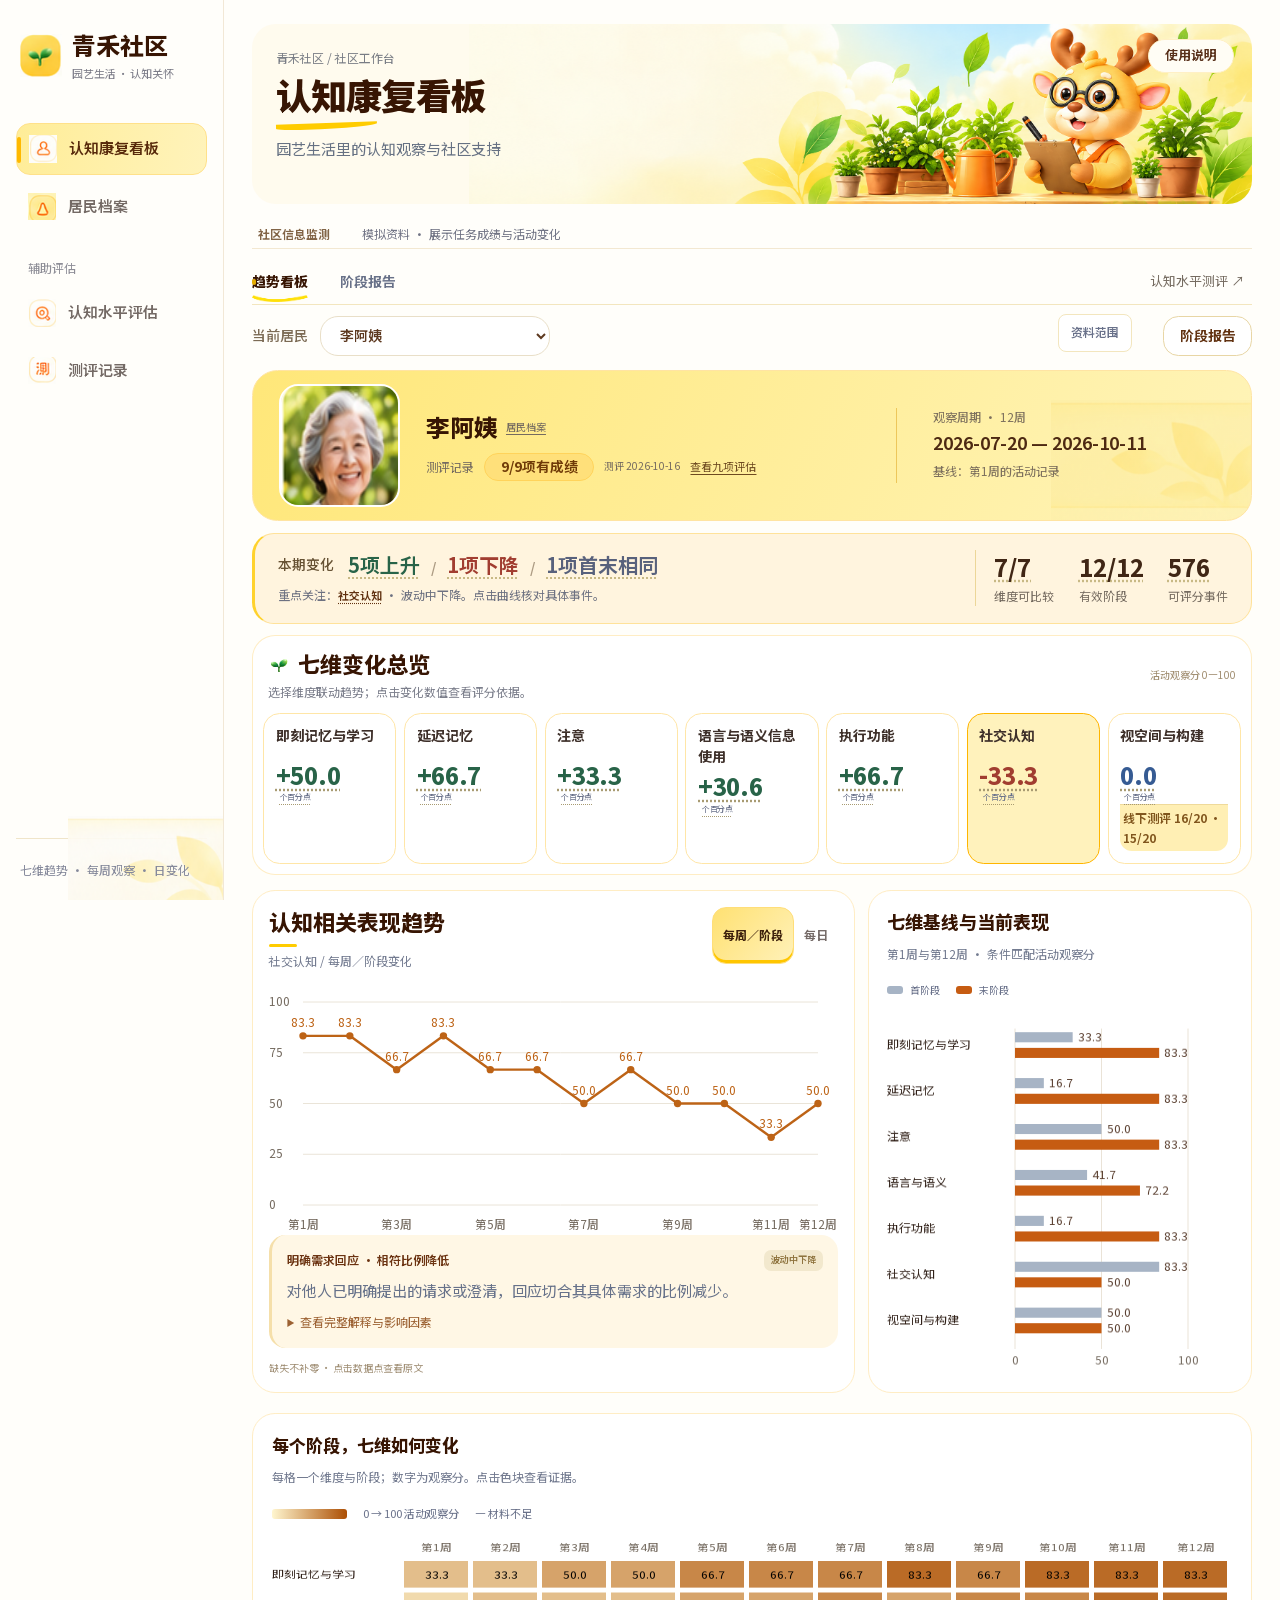
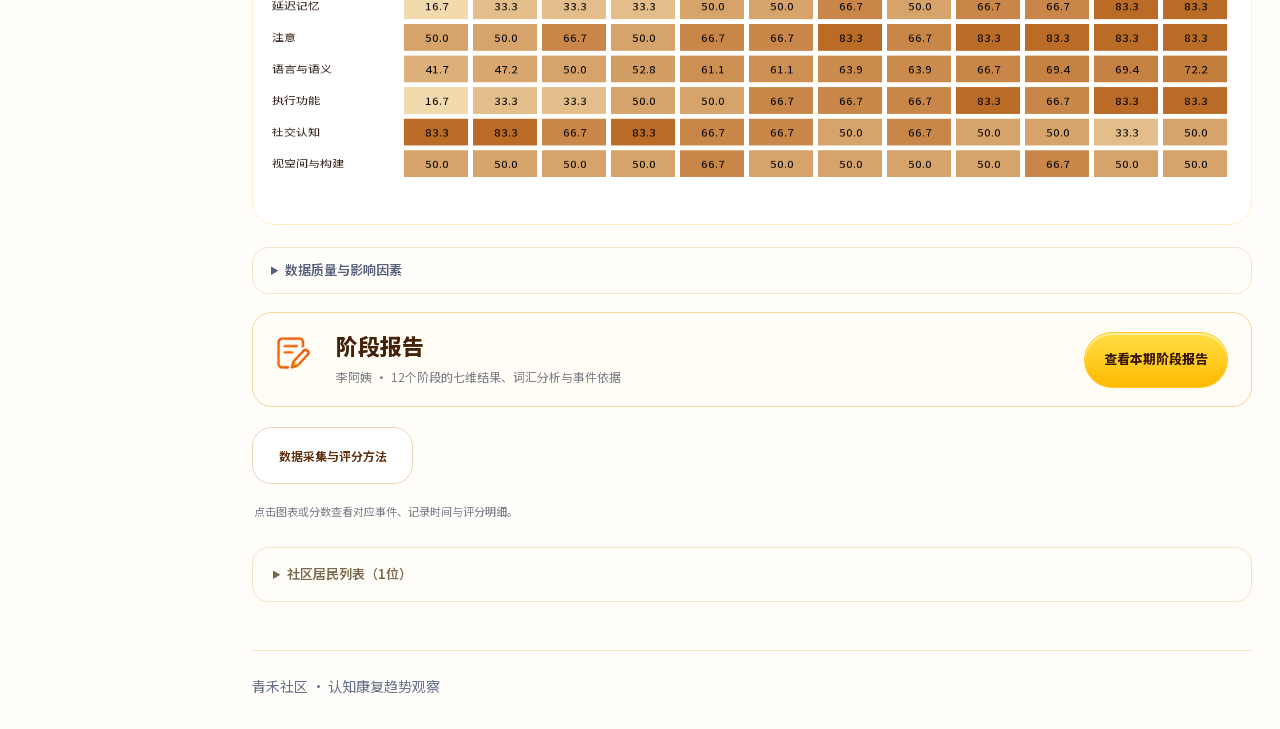
==== commit f7b8b2c9: "Restore direct access to the original public dashboard" ====
--- a/index.html
+++ b/index.html
@@ -1,11 +1,11 @@
 <!doctype html>
-<html lang="zh-CN"><head><meta charset="utf-8"><meta name="viewport" content="width=device-width,initial-scale=1"><title>青禾社区 · 认知康复看板</title><link rel="icon" href="data:,"><link rel="stylesheet" href="./community.css"><link rel="stylesheet" href="./community-refinement.css"><link rel="stylesheet" href="./community-elder.css?v=monitor-layout-5"><link rel="stylesheet" href="./community-online.css"><link rel="stylesheet" href="./community-spatial.css?v=integrated-20261020"><link rel="stylesheet" href="./community-brand.css?v=exact-reference-20261021"><meta name="description" content="青禾社区认知相关表现监测工作台：居民测评、社区活动、阶段趋势与记录依据。"><script type="importmap">{"imports":{"./community-art.js":"./community-art.js?release=shared-shell-20261021","./community-fidelity.js":"./community-fidelity.js?release=shared-shell-20261021","./community-cognitive-cases.js":"./community-cognitive-cases.js?release=concise-notes-20261021","./community-csv.js":"./community-csv.js?release=concise-notes-20261021","./community-dashboard.js":"./community-dashboard.js?release=concise-notes-20261021","./community-elder-data.js":"./community-elder-data.js?release=concise-notes-20261021","./community-elder-schema.js":"./community-elder-schema.js?release=concise-notes-20261021","./community-elder.js":"./community-elder.js?release=concise-notes-20261021","./community-elder-data.js?v=dual-cognition-4":"./community-elder-data.js?release=concise-notes-20261021","./community-inspection.js":"./community-inspection.js?release=concise-notes-20261021","./community-interpretation.js":"./community-interpretation.js?release=concise-notes-20261021","./community-lexical.js":"./community-lexical.js?release=concise-notes-20261021","./community-methods.js":"./community-methods.js?release=concise-notes-20261021","./community-monitor-live.js":"./community-monitor-live.js?release=concise-notes-20261021","./community-online.js":"./community-online.js?release=concise-notes-20261021","./community-report-ui.js":"./community-report-ui.js?release=concise-notes-20261021","./community-series.js":"./community-series.js?release=concise-notes-20261021","./community-task-overview.js":"./community-task-overview.js?release=concise-notes-20261021","./community-visuals.js":"./community-visuals.js?release=concise-notes-20261021","./community-workspace.js":"./community-workspace.js?release=concise-notes-20261021","./community.js":"./community.js?release=remove-models-20261021","./community-workspace.js?v=dual-cognition-4":"./community-workspace.js?release=concise-notes-20261021","./community-elder.js?v=dual-cognition-4":"./community-elder.js?release=concise-notes-20261021","./community-labels.js":"./community-labels.js?release=concise-notes-20261021","./community-spatial.js?v=integrated-20261020":"./community-spatial.js?release=concise-notes-20261021"}}</script><link rel="stylesheet" href="./community-art.css?v=exact-reference-20261021"><link rel="stylesheet" href="./community-fidelity.css?v=shared-type-20261021"><link rel="stylesheet" href="./community-shell.css?v=shared-shell-20261021"></head>
+<html lang="zh-CN"><head><meta charset="utf-8"><meta name="viewport" content="width=device-width,initial-scale=1"><title>青禾社区 · 认知康复看板</title><link rel="icon" href="data:,"><link rel="stylesheet" href="./community.css"><link rel="stylesheet" href="./community-refinement.css"><link rel="stylesheet" href="./community-elder.css?v=monitor-layout-5"><link rel="stylesheet" href="./community-online.css"><link rel="stylesheet" href="./community-spatial.css?v=integrated-20261020"><link rel="stylesheet" href="./community-brand.css?v=exact-reference-20261021"><meta name="description" content="青禾社区认知相关表现监测工作台：居民测评、社区活动、阶段趋势与记录依据。"><script type="importmap">{"imports":{"./community-art.js":"./community-art.js?release=shared-shell-20261021","./community-fidelity.js":"./community-fidelity.js?release=shared-shell-20261021","./community-cognitive-cases.js":"./community-cognitive-cases.js?release=concise-notes-20261021","./community-csv.js":"./community-csv.js?release=concise-notes-20261021","./community-dashboard.js":"./community-dashboard.js?release=concise-notes-20261021","./community-elder-data.js":"./community-elder-data.js?release=concise-notes-20261021","./community-elder-schema.js":"./community-elder-schema.js?release=concise-notes-20261021","./community-elder.js":"./community-elder.js?release=public-dashboard-20261022","./community-elder-data.js?v=dual-cognition-4":"./community-elder-data.js?release=concise-notes-20261021","./community-inspection.js":"./community-inspection.js?release=concise-notes-20261021","./community-interpretation.js":"./community-interpretation.js?release=concise-notes-20261021","./community-lexical.js":"./community-lexical.js?release=concise-notes-20261021","./community-methods.js":"./community-methods.js?release=concise-notes-20261021","./community-monitor-live.js":"./community-monitor-live.js?release=public-dashboard-20261022","./community-online.js":"./community-online.js?release=concise-notes-20261021","./community-report-ui.js":"./community-report-ui.js?release=concise-notes-20261021","./community-series.js":"./community-series.js?release=concise-notes-20261021","./community-task-overview.js":"./community-task-overview.js?release=concise-notes-20261021","./community-visuals.js":"./community-visuals.js?release=concise-notes-20261021","./community-workspace.js":"./community-workspace.js?release=concise-notes-20261021","./community.js":"./community.js?release=remove-models-20261021","./community-workspace.js?v=dual-cognition-4":"./community-workspace.js?release=concise-notes-20261021","./community-elder.js?v=dual-cognition-4":"./community-elder.js?release=public-dashboard-20261022","./community-labels.js":"./community-labels.js?release=concise-notes-20261021","./community-spatial.js?v=integrated-20261020":"./community-spatial.js?release=concise-notes-20261021"}}</script><link rel="stylesheet" href="./community-art.css?v=exact-reference-20261021"><link rel="stylesheet" href="./community-fidelity.css?v=shared-type-20261021"><link rel="stylesheet" href="./community-shell.css?v=shared-shell-20261021"></head>
 <body>
 <a class="skip-link" href="#page-title">跳到主要内容</a>
 <aside class="rail"><a class="brand" href="./"><span class="brand-mark" aria-hidden="true"><img src="./community-assets/brand/sprout.png" width="33" height="33" alt="" data-figma-node="3:6623"></span><span class="brand-name">青禾社区<small>园艺生活 · 认知关怀</small></span></a><nav aria-label="核心工作区"><a href="#dashboard" data-view="dashboard" aria-current="page"><span aria-hidden="true">概</span>认知康复看板</a><a href="#residents" data-view="residents"><span aria-hidden="true">人</span>居民档案</a><span class="nav-section-label">辅助评估</span><a href="#cognition" data-view="cognition"><span aria-hidden="true">知</span>认知水平评估</a><a href="#assessments" data-view="assessments"><span aria-hidden="true">测</span>测评记录</a></nav><div class="rail-bottom"><p>七维趋势 · 每周观察 · 日变化</p></div></aside>
 <main>
 <header class="page-header qh-brand-header"><div><p class="breadcrumb">青禾社区 / 社区工作台</p><h1 id="page-title" tabindex="-1">认知康复看板</h1><p class="qh-header-subtitle">园艺生活里的认知观察与社区支持</p></div><div class="header-context"><a class="button" href="#import">使用说明</a></div><img class="qh-header-ip" src="./community-assets/generated/deer-garden-classroom.png" width="1774" height="887" alt="" aria-hidden="true" data-art-source="chatgpt-image"></header>
-<p class="online-banner"><strong>社区信息监测</strong><span>正在连接已授权居民资料…</span></p><p id="error" class="error" role="alert" tabindex="-1"></p><p id="notice" class="notice" role="status" aria-live="polite"></p>
+<p class="online-banner"><strong>社区信息监测</strong><span>居民阶段变化 · 九项任务成绩 · 原始记录</span></p><p id="error" class="error" role="alert" tabindex="-1"></p><p id="notice" class="notice" role="status" aria-live="polite"></p>
 <section data-panel="dashboard" class="monitor-workspace">
 <div class="monitor-workspace-bar"><nav id="monitor-tabs" aria-label="认知康复看板内容"><a href="#dashboard" data-monitor-tab="dashboard" aria-current="page">趋势看板</a><a href="#reports" data-monitor-tab="reports">阶段报告</a></nav><a class="level-entry" href="#cognition">认知水平测评 <span aria-hidden="true">↗</span></a></div>
 <div id="monitor-overview"><details class="dashboard-filter-details"><summary>资料范围</summary><form id="dashboard-filters" class="filter-bar"><label>资料类型<select name="dataset"><option value="all">全部资料</option><option value="synthetic">历史监测资料</option><option value="actual">已导入资料</option></select></label><label>阶段开始<input name="from" type="date"></label><label>阶段结束<input name="to" type="date"></label><button>应用筛选</button><button type="reset">重置</button></form></details><div id="dashboard-content" aria-live="polite"><p class="empty">正在汇集居民阶段资料…</p></div></div>
--- a/community-shell.css
+++ b/community-shell.css
@@ -60,7 +60,8 @@
  body[data-qh-reference] .qh-brand-header .breadcrumb{font-size:10px;margin-bottom:6px}
  body[data-qh-reference] .qh-brand-header #page-title{max-width:8em;font-size:var(--qh-font-page);line-height:1.35}
  body[data-qh-reference] .qh-brand-header #page-title:after{height:4px;margin:3px 0 7px}
- body[data-qh-reference] .qh-brand-header .qh-header-subtitle{font-size:11px;max-width:16em}
+ body[data-qh-reference] .qh-brand-header .qh-header-subtitle{font-size:11px;max-width:15em}
+ body[data-qh-reference] .qh-brand-header:before{content:'';display:block!important;position:absolute;inset:0;z-index:0;background:linear-gradient(90deg,#fffbee 0%,#fffbeef2 36%,#fffbee8c 53%,transparent 72%);opacity:1;mix-blend-mode:normal;pointer-events:none}
  body[data-qh-reference] .qh-brand-header .header-context{right:9px;top:9px}body[data-qh-reference] .qh-brand-header .header-context .button{font-size:11px;min-height:28px;padding:4px 9px}
  body .resident-identity h2,body .resident-snapshot h2,body .course-result h2,body .elder-assessment .course-result h2,body .report-titleline.qh-cover-with-photo h2{font-size:22px}
  body .course-result{grid-template-columns:68px minmax(0,1fr);gap:14px}body .course-result .qh-portrait{width:68px;height:68px}body .course-result-actions{grid-column:1/-1;display:flex;width:auto;flex-wrap:wrap}
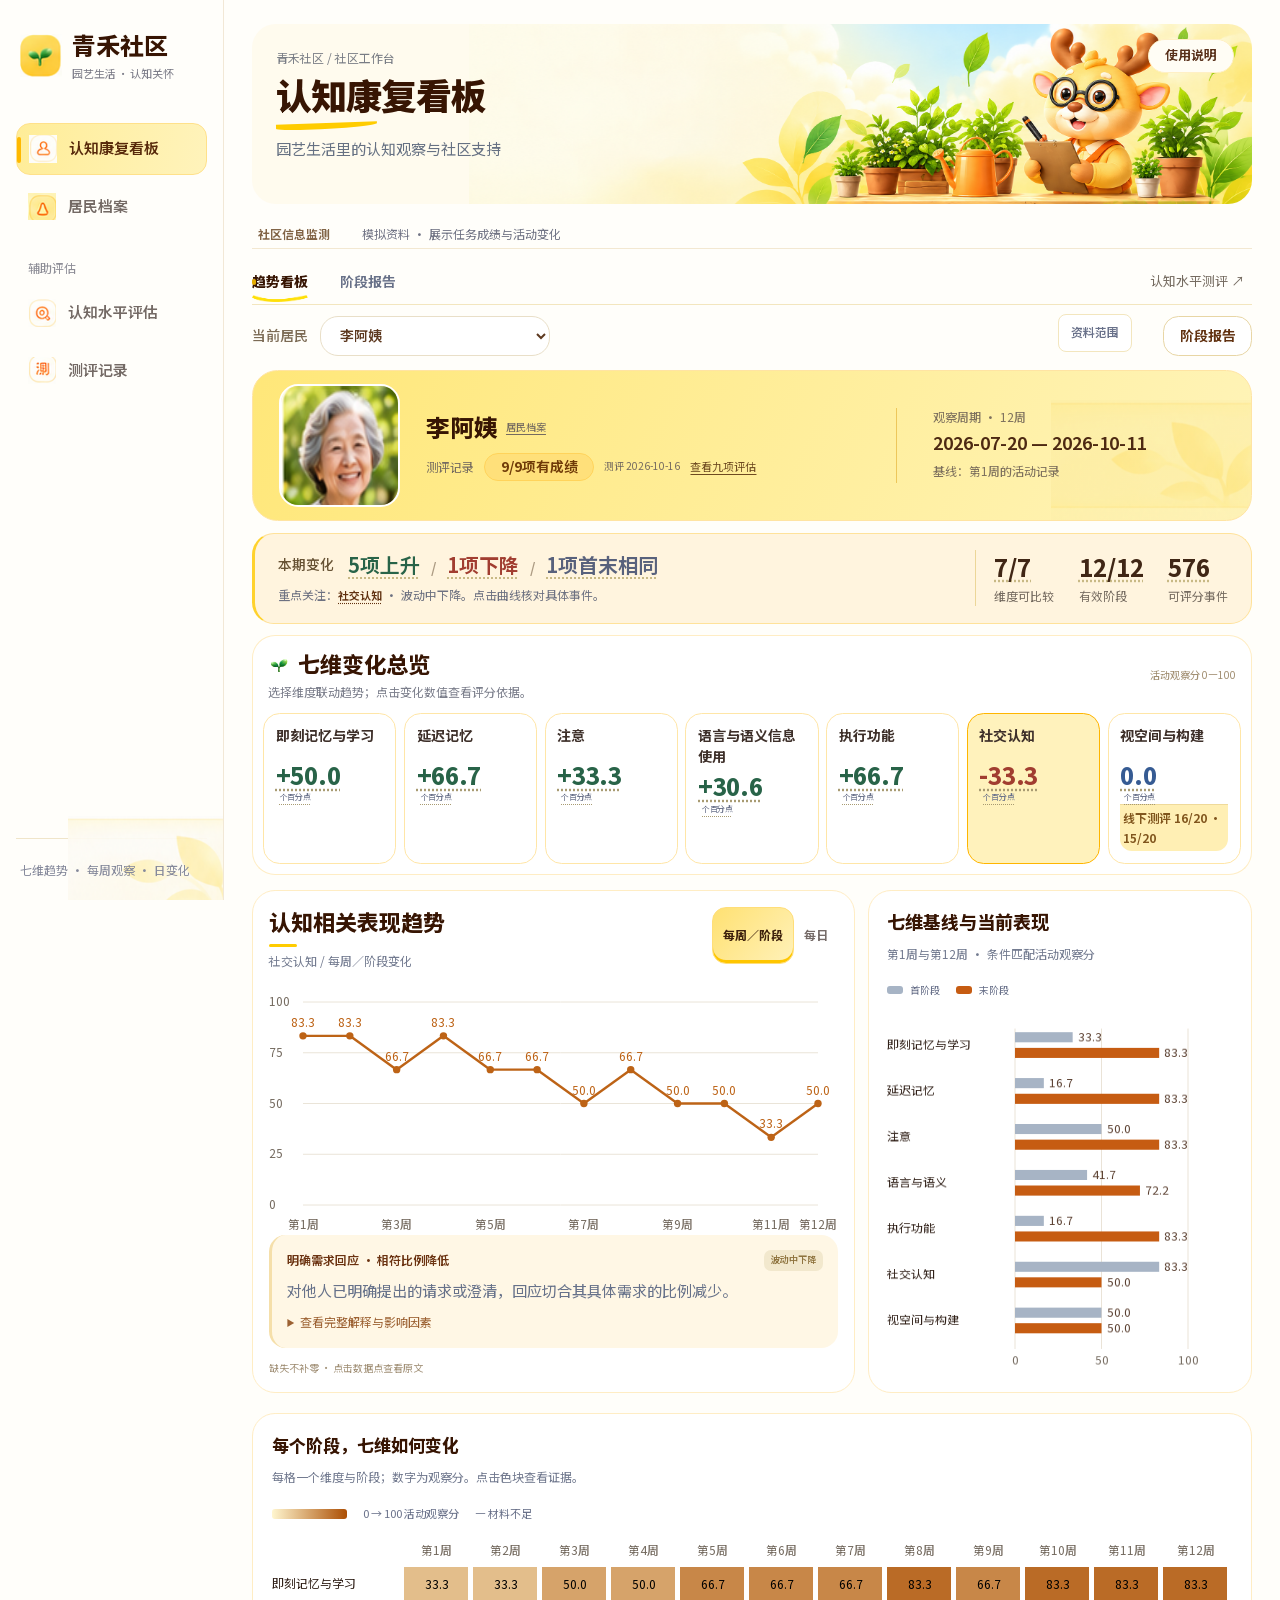
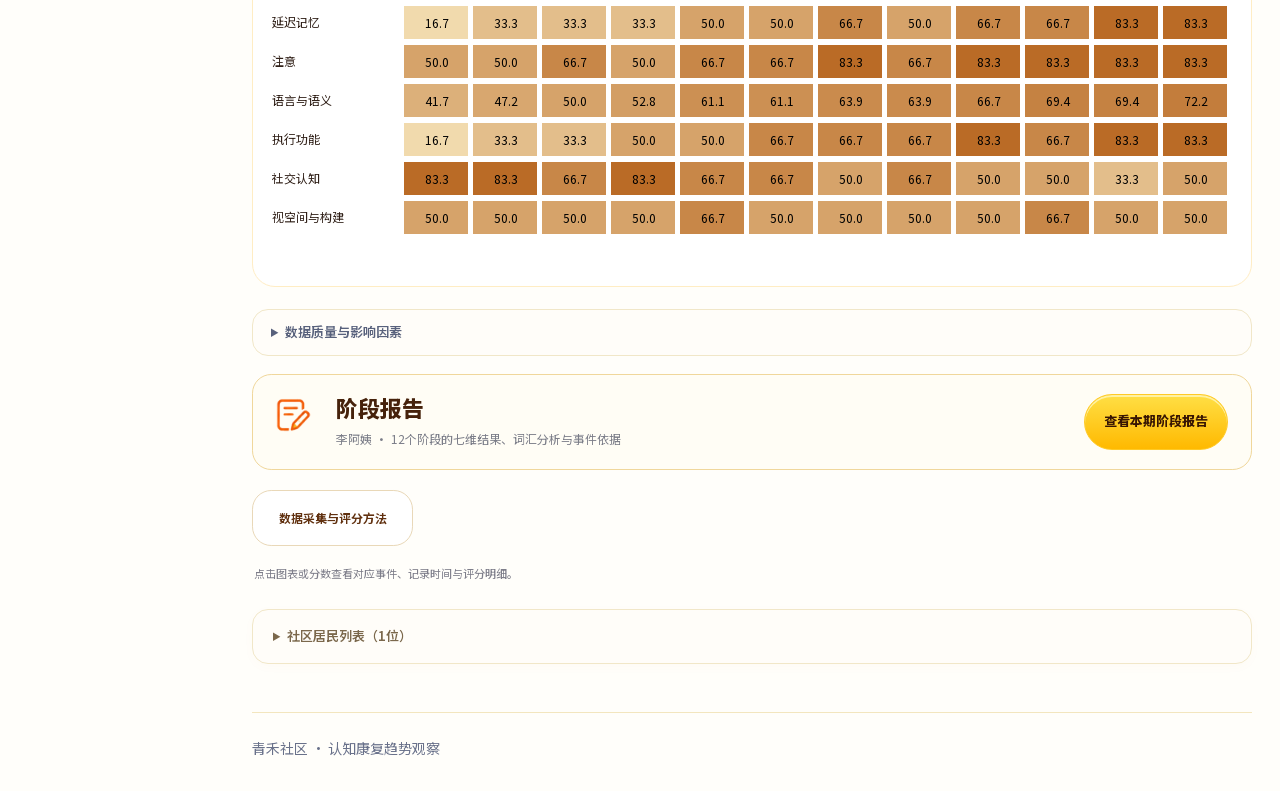
==== commit 9037222f: "Preserve calendar heatmap height so numeric labels are not squeezed" ====
--- a/index.html
+++ b/index.html
@@ -1,5 +1,5 @@
 <!doctype html>
-<html lang="zh-CN"><head><meta charset="utf-8"><meta name="viewport" content="width=device-width,initial-scale=1"><title>青禾社区 · 认知康复看板</title><link rel="icon" href="data:,"><link rel="stylesheet" href="./community.css"><link rel="stylesheet" href="./community-refinement.css"><link rel="stylesheet" href="./community-elder.css?v=monitor-layout-5"><link rel="stylesheet" href="./community-online.css"><link rel="stylesheet" href="./community-spatial.css?v=integrated-20261020"><link rel="stylesheet" href="./community-brand.css?v=exact-reference-20261021"><meta name="description" content="青禾社区认知相关表现监测工作台：居民测评、社区活动、阶段趋势与记录依据。"><script type="importmap">{"imports":{"./community-art.js":"./community-art.js?release=shared-shell-20261021","./community-fidelity.js":"./community-fidelity.js?release=shared-shell-20261021","./community-cognitive-cases.js":"./community-cognitive-cases.js?release=concise-notes-20261021","./community-csv.js":"./community-csv.js?release=concise-notes-20261021","./community-dashboard.js":"./community-dashboard.js?release=concise-notes-20261021","./community-elder-data.js":"./community-elder-data.js?release=concise-notes-20261021","./community-elder-schema.js":"./community-elder-schema.js?release=concise-notes-20261021","./community-elder.js":"./community-elder.js?release=public-dashboard-20261022","./community-elder-data.js?v=dual-cognition-4":"./community-elder-data.js?release=concise-notes-20261021","./community-inspection.js":"./community-inspection.js?release=concise-notes-20261021","./community-interpretation.js":"./community-interpretation.js?release=concise-notes-20261021","./community-lexical.js":"./community-lexical.js?release=concise-notes-20261021","./community-methods.js":"./community-methods.js?release=concise-notes-20261021","./community-monitor-live.js":"./community-monitor-live.js?release=public-dashboard-20261022","./community-online.js":"./community-online.js?release=concise-notes-20261021","./community-report-ui.js":"./community-report-ui.js?release=concise-notes-20261021","./community-series.js":"./community-series.js?release=concise-notes-20261021","./community-task-overview.js":"./community-task-overview.js?release=concise-notes-20261021","./community-visuals.js":"./community-visuals.js?release=concise-notes-20261021","./community-workspace.js":"./community-workspace.js?release=concise-notes-20261021","./community.js":"./community.js?release=remove-models-20261021","./community-workspace.js?v=dual-cognition-4":"./community-workspace.js?release=concise-notes-20261021","./community-elder.js?v=dual-cognition-4":"./community-elder.js?release=public-dashboard-20261022","./community-labels.js":"./community-labels.js?release=concise-notes-20261021","./community-spatial.js?v=integrated-20261020":"./community-spatial.js?release=concise-notes-20261021"}}</script><link rel="stylesheet" href="./community-art.css?v=exact-reference-20261021"><link rel="stylesheet" href="./community-fidelity.css?v=shared-type-20261021"><link rel="stylesheet" href="./community-shell.css?v=shared-shell-20261021"></head>
+<html lang="zh-CN"><head><meta charset="utf-8"><meta name="viewport" content="width=device-width,initial-scale=1"><title>青禾社区 · 认知康复看板</title><link rel="icon" href="data:,"><link rel="stylesheet" href="./community.css"><link rel="stylesheet" href="./community-refinement.css"><link rel="stylesheet" href="./community-elder.css?v=monitor-layout-5"><link rel="stylesheet" href="./community-online.css"><link rel="stylesheet" href="./community-spatial.css?v=integrated-20261020"><link rel="stylesheet" href="./community-brand.css?v=exact-reference-20261021"><meta name="description" content="青禾社区认知相关表现监测工作台：居民测评、社区活动、阶段趋势与记录依据。"><script type="importmap">{"imports":{"./community-art.js":"./community-art.js?release=shared-shell-20261021","./community-fidelity.js":"./community-fidelity.js?release=shared-shell-20261021","./community-cognitive-cases.js":"./community-cognitive-cases.js?release=concise-notes-20261021","./community-csv.js":"./community-csv.js?release=concise-notes-20261021","./community-dashboard.js":"./community-dashboard.js?release=concise-notes-20261021","./community-elder-data.js":"./community-elder-data.js?release=concise-notes-20261021","./community-elder-schema.js":"./community-elder-schema.js?release=concise-notes-20261021","./community-elder.js":"./community-elder.js?release=unified-public-20261023","./community-elder-data.js?v=dual-cognition-4":"./community-elder-data.js?release=concise-notes-20261021","./community-inspection.js":"./community-inspection.js?release=concise-notes-20261021","./community-interpretation.js":"./community-interpretation.js?release=concise-notes-20261021","./community-lexical.js":"./community-lexical.js?release=concise-notes-20261021","./community-methods.js":"./community-methods.js?release=concise-notes-20261021","./community-monitor-live.js":"./community-monitor-live.js?release=unified-public-20261023","./community-online.js":"./community-online.js?release=concise-notes-20261021","./community-report-ui.js":"./community-report-ui.js?release=concise-notes-20261021","./community-series.js":"./community-series.js?release=concise-notes-20261021","./community-task-overview.js":"./community-task-overview.js?release=concise-notes-20261021","./community-visuals.js":"./community-visuals.js?release=concise-notes-20261021","./community-workspace.js":"./community-workspace.js?release=concise-notes-20261021","./community.js":"./community.js?release=remove-models-20261021","./community-workspace.js?v=dual-cognition-4":"./community-workspace.js?release=concise-notes-20261021","./community-elder.js?v=dual-cognition-4":"./community-elder.js?release=unified-public-20261023","./community-labels.js":"./community-labels.js?release=concise-notes-20261021","./community-spatial.js?v=integrated-20261020":"./community-spatial.js?release=concise-notes-20261021"}}</script><link rel="stylesheet" href="./community-art.css?v=exact-reference-20261021"><link rel="stylesheet" href="./community-fidelity.css?v=calendar-text-20261023"><link rel="stylesheet" href="./community-shell.css?v=shared-shell-20261021"></head>
 <body>
 <a class="skip-link" href="#page-title">跳到主要内容</a>
 <aside class="rail"><a class="brand" href="./"><span class="brand-mark" aria-hidden="true"><img src="./community-assets/brand/sprout.png" width="33" height="33" alt="" data-figma-node="3:6623"></span><span class="brand-name">青禾社区<small>园艺生活 · 认知关怀</small></span></a><nav aria-label="核心工作区"><a href="#dashboard" data-view="dashboard" aria-current="page"><span aria-hidden="true">概</span>认知康复看板</a><a href="#residents" data-view="residents"><span aria-hidden="true">人</span>居民档案</a><span class="nav-section-label">辅助评估</span><a href="#cognition" data-view="cognition"><span aria-hidden="true">知</span>认知水平评估</a><a href="#assessments" data-view="assessments"><span aria-hidden="true">测</span>测评记录</a></nav><div class="rail-bottom"><p>七维趋势 · 每周观察 · 日变化</p></div></aside>
@@ -37,7 +37,7 @@
 
 
 
-<section data-panel="import" class="hidden"><section class="sheet online-intro"><h2>青禾社区 · 数据连接说明</h2><p>老人端首次测评可在本机读取或导入；已登录账号的新测评与使用事件通过共享服务同步，授权资料仅在管理员入口查看。<a href="#assessments">接入首次测评</a></p><p><a href="?cohort=course#dashboard">查看王桂香、张翠兰、李建文的历史资料</a>。另有12周活动记录，可查看七维周/日趋势、评分证据和词汇分析。<a href="https://qinghe-registration-review.hebaixuan01111123.chatgpt.site/monitor" target="_blank" rel="noopener">进入社区管理员实时监测</a>。原Node/Python模型未托管，缺失结果不补造。</p><button class="primary" data-weekly-demo>查看12周监测报告</button></section>
+<section data-panel="import" class="hidden"><section class="sheet online-intro"><h2>青禾社区 · 看板使用说明</h2><p>所有访客均可直接查看这套看板，包括居民档案、九项测评、七维周／日趋势、阶段报告和评分证据。</p><p>选择居民查看已有记录；需要查看其他测评时，可在<a href="#assessments">测评记录</a>中导入资料包。导入记录保存在当前浏览器，不影响其他访客看到的页面。</p><button class="primary" data-weekly-demo>查看12周监测报告</button></section>
   <div class="section-heading"><div><h2>接入已有社区记录</h2><p>一次数据包应包含本次比较需要的完整历史依据。历史信息可以早于所选阶段。</p></div></div>
   <div class="sheet"><label for="files">选择JSON，或选择居民、文字、依据、操作CSV</label><input id="files" type="file" accept=".json,.csv" multiple><p class="small">总请求最多6MB；CSV嵌套的slots和conditions用JSON单元格。未知时间请留空。</p>
     <div class="toolbar"><button data-weekly-demo>打开12周监测记录</button><button class="demo-button">载入已有资料</button><a id="download-json" href="/api/community/demo" download="青禾-历史资料模板.json">JSON资料模板</a><a href="/api/community/demo.csv">CSV资料模板</a></div>
--- a/community-fidelity.css
+++ b/community-fidelity.css
@@ -62,7 +62,7 @@
  body[data-qh-reference=dashboard] #monitor-tabs{padding:0}body[data-qh-reference=dashboard] #monitor-tabs a{padding:calc(5*var(--u)) 0;min-height:0;font-size:14px;line-height:1.5}
  .dashboard-toolbar label{margin:0}.dashboard-toolbar select,.dashboard-toolbar>button{min-height:calc(31*var(--u));height:calc(31*var(--u));padding:calc(4*var(--u)) calc(12*var(--u))}
  .dashboard-section-heading{border:1px solid #ffedc4;border-bottom:0;border-radius:calc(18*var(--u)) calc(18*var(--u)) 0 0;padding:calc(10*var(--u)) calc(12*var(--u)) 0;margin:0;background:#fff}.dashboard-section-heading h2{margin:0 0 calc(2*var(--u))}.dashboard-section-heading p{margin:0;line-height:calc(18*var(--u))}.domain-selector{grid-template-columns:repeat(7,minmax(0,1fr));border-top:0;border-radius:0 0 calc(18*var(--u)) calc(18*var(--u));margin-top:0}
- .dashboard-primary-grid{grid-template-columns:minmax(0,1.57fr) minmax(0,1fr);gap:calc(10*var(--u));margin-top:calc(8*var(--u))}.dashboard-primary-grid .dash-plot{height:calc(190*var(--u))}.dashboard-primary-grid .visual-card canvas{height:calc(280*var(--u))!important}.dashboard-visuals .visual-card canvas{height:calc(205*var(--u))!important}.dashboard-visuals .visual-card{padding:calc(15*var(--u))}
+ .dashboard-primary-grid{grid-template-columns:minmax(0,1.57fr) minmax(0,1fr);gap:calc(10*var(--u));margin-top:calc(8*var(--u))}.dashboard-primary-grid .dash-plot{height:calc(190*var(--u))}.dashboard-primary-grid .visual-card>canvas{height:calc(280*var(--u))!important}.dashboard-visuals .visual-card>canvas{height:calc(205*var(--u))!important}.dashboard-visuals .visual-card{padding:calc(15*var(--u))}
  body[data-qh-reference=profile] .online-banner{min-height:24px;height:24px;padding:2px 0 6px;background:none;border:0;border-bottom:1px solid #f2e7d3;border-radius:0;margin-bottom:14px}
  body[data-qh-reference=profile] [data-panel=residents]>.section-heading{margin-bottom:14px}
  body[data-qh-reference=cognition] .qh-brand-header{margin-bottom:6px}
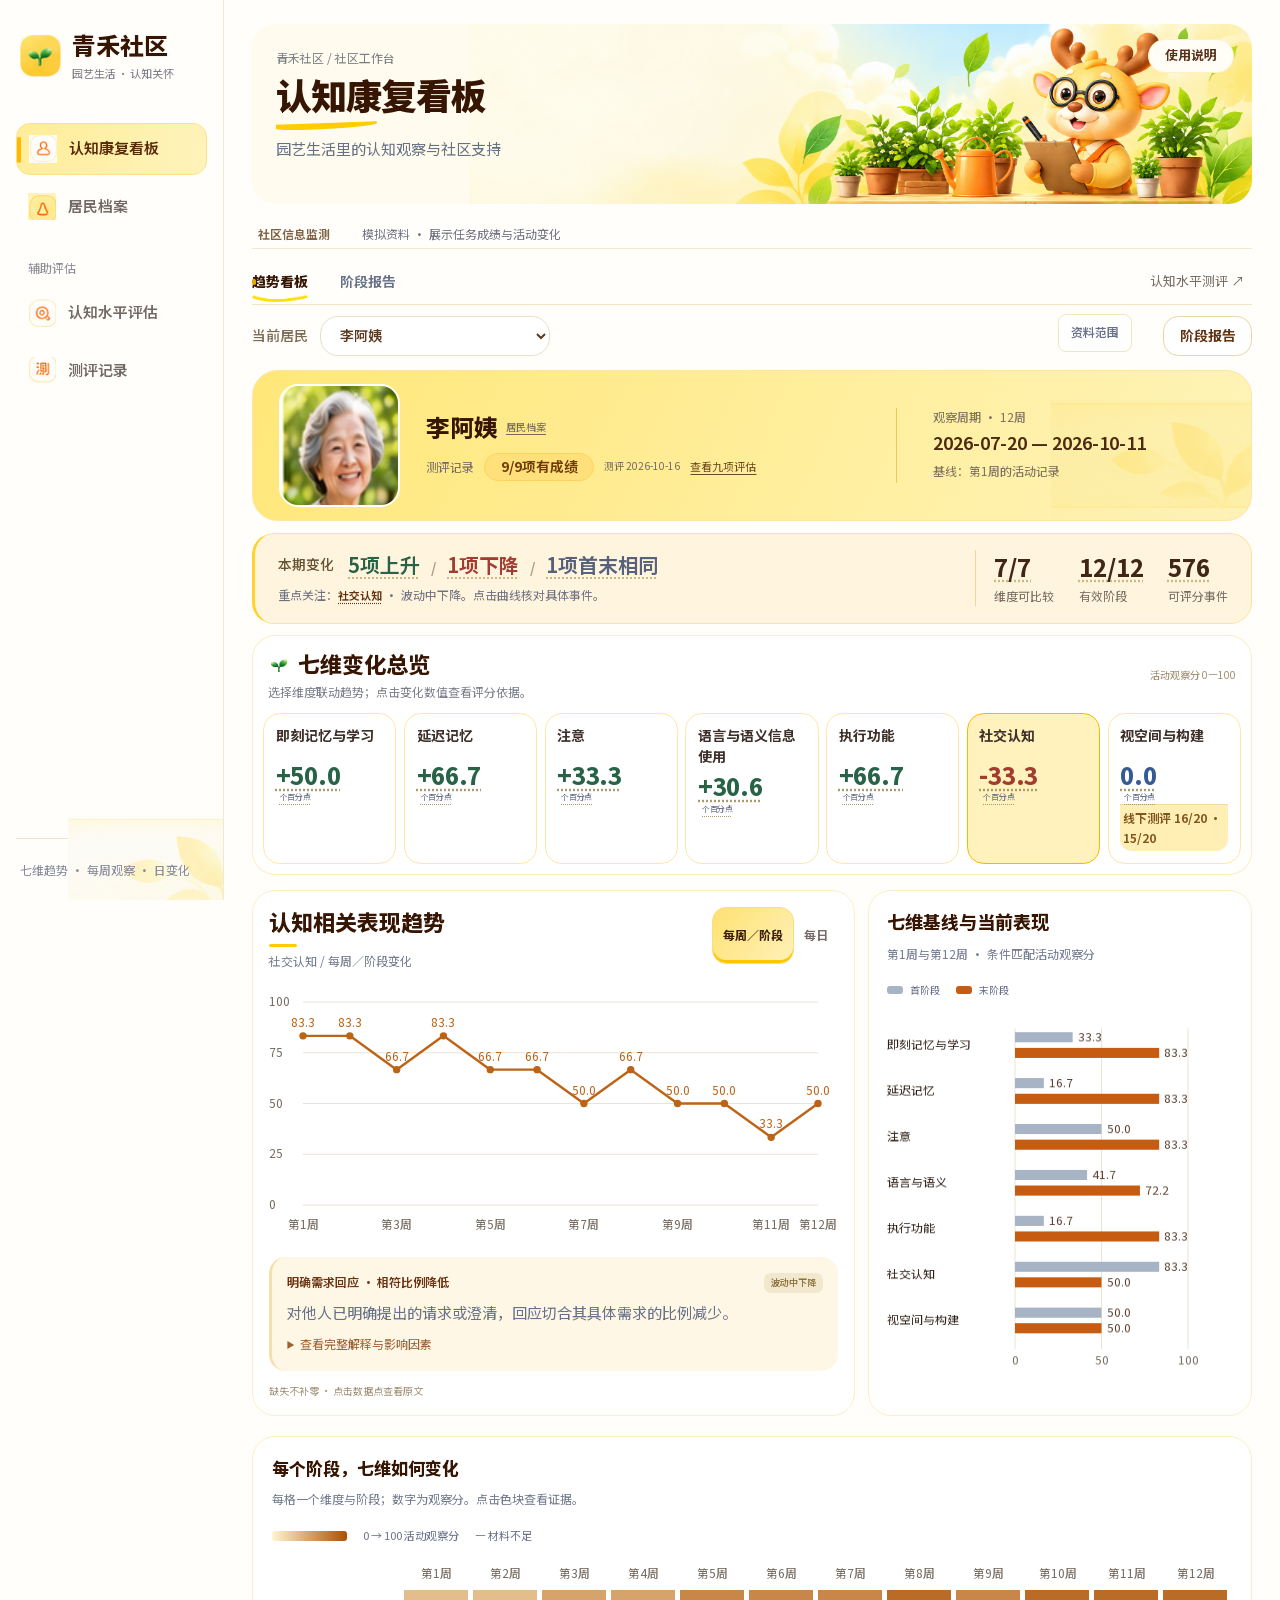
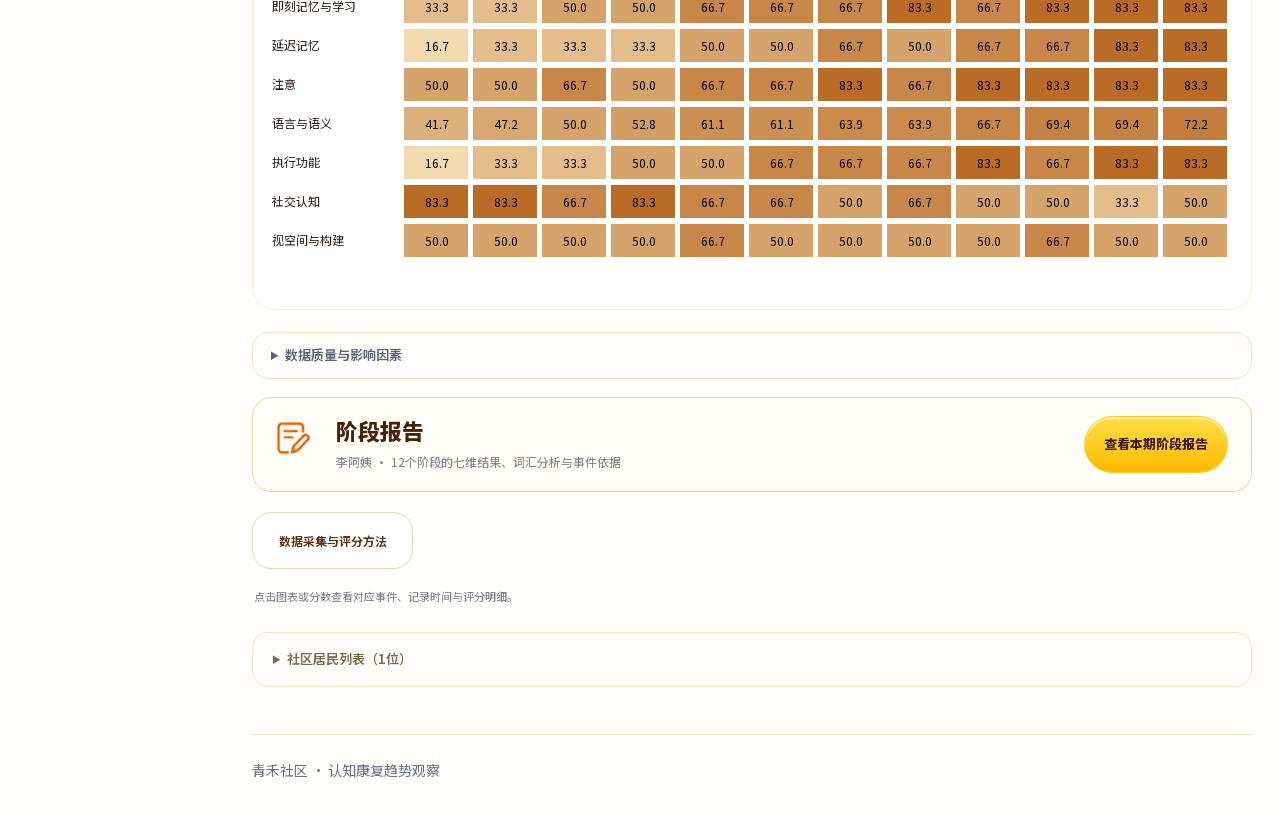
==== commit c1987347: "Keep trend axis labels above the interpretation card" ====
--- a/index.html
+++ b/index.html
@@ -1,5 +1,5 @@
 <!doctype html>
-<html lang="zh-CN"><head><meta charset="utf-8"><meta name="viewport" content="width=device-width,initial-scale=1"><title>青禾社区 · 认知康复看板</title><link rel="icon" href="data:,"><link rel="stylesheet" href="./community.css"><link rel="stylesheet" href="./community-refinement.css"><link rel="stylesheet" href="./community-elder.css?v=monitor-layout-5"><link rel="stylesheet" href="./community-online.css"><link rel="stylesheet" href="./community-spatial.css?v=integrated-20261020"><link rel="stylesheet" href="./community-brand.css?v=exact-reference-20261021"><meta name="description" content="青禾社区认知相关表现监测工作台：居民测评、社区活动、阶段趋势与记录依据。"><script type="importmap">{"imports":{"./community-art.js":"./community-art.js?release=shared-shell-20261021","./community-fidelity.js":"./community-fidelity.js?release=shared-shell-20261021","./community-cognitive-cases.js":"./community-cognitive-cases.js?release=concise-notes-20261021","./community-csv.js":"./community-csv.js?release=concise-notes-20261021","./community-dashboard.js":"./community-dashboard.js?release=concise-notes-20261021","./community-elder-data.js":"./community-elder-data.js?release=concise-notes-20261021","./community-elder-schema.js":"./community-elder-schema.js?release=concise-notes-20261021","./community-elder.js":"./community-elder.js?release=unified-public-20261023","./community-elder-data.js?v=dual-cognition-4":"./community-elder-data.js?release=concise-notes-20261021","./community-inspection.js":"./community-inspection.js?release=concise-notes-20261021","./community-interpretation.js":"./community-interpretation.js?release=concise-notes-20261021","./community-lexical.js":"./community-lexical.js?release=concise-notes-20261021","./community-methods.js":"./community-methods.js?release=concise-notes-20261021","./community-monitor-live.js":"./community-monitor-live.js?release=unified-public-20261023","./community-online.js":"./community-online.js?release=concise-notes-20261021","./community-report-ui.js":"./community-report-ui.js?release=concise-notes-20261021","./community-series.js":"./community-series.js?release=concise-notes-20261021","./community-task-overview.js":"./community-task-overview.js?release=concise-notes-20261021","./community-visuals.js":"./community-visuals.js?release=concise-notes-20261021","./community-workspace.js":"./community-workspace.js?release=concise-notes-20261021","./community.js":"./community.js?release=remove-models-20261021","./community-workspace.js?v=dual-cognition-4":"./community-workspace.js?release=concise-notes-20261021","./community-elder.js?v=dual-cognition-4":"./community-elder.js?release=unified-public-20261023","./community-labels.js":"./community-labels.js?release=concise-notes-20261021","./community-spatial.js?v=integrated-20261020":"./community-spatial.js?release=concise-notes-20261021"}}</script><link rel="stylesheet" href="./community-art.css?v=exact-reference-20261021"><link rel="stylesheet" href="./community-fidelity.css?v=calendar-text-20261023"><link rel="stylesheet" href="./community-shell.css?v=shared-shell-20261021"></head>
+<html lang="zh-CN"><head><meta charset="utf-8"><meta name="viewport" content="width=device-width,initial-scale=1"><title>青禾社区 · 认知康复看板</title><link rel="icon" href="data:,"><link rel="stylesheet" href="./community.css"><link rel="stylesheet" href="./community-refinement.css"><link rel="stylesheet" href="./community-elder.css?v=monitor-layout-5"><link rel="stylesheet" href="./community-online.css"><link rel="stylesheet" href="./community-spatial.css?v=integrated-20261020"><link rel="stylesheet" href="./community-brand.css?v=exact-reference-20261021"><meta name="description" content="青禾社区认知相关表现监测工作台：居民测评、社区活动、阶段趋势与记录依据。"><script type="importmap">{"imports":{"./community-art.js":"./community-art.js?release=shared-shell-20261021","./community-fidelity.js":"./community-fidelity.js?release=shared-shell-20261021","./community-cognitive-cases.js":"./community-cognitive-cases.js?release=concise-notes-20261021","./community-csv.js":"./community-csv.js?release=concise-notes-20261021","./community-dashboard.js":"./community-dashboard.js?release=concise-notes-20261021","./community-elder-data.js":"./community-elder-data.js?release=concise-notes-20261021","./community-elder-schema.js":"./community-elder-schema.js?release=concise-notes-20261021","./community-elder.js":"./community-elder.js?release=unified-public-20261023","./community-elder-data.js?v=dual-cognition-4":"./community-elder-data.js?release=concise-notes-20261021","./community-inspection.js":"./community-inspection.js?release=concise-notes-20261021","./community-interpretation.js":"./community-interpretation.js?release=concise-notes-20261021","./community-lexical.js":"./community-lexical.js?release=concise-notes-20261021","./community-methods.js":"./community-methods.js?release=concise-notes-20261021","./community-monitor-live.js":"./community-monitor-live.js?release=unified-public-20261023","./community-online.js":"./community-online.js?release=concise-notes-20261021","./community-report-ui.js":"./community-report-ui.js?release=concise-notes-20261021","./community-series.js":"./community-series.js?release=concise-notes-20261021","./community-task-overview.js":"./community-task-overview.js?release=concise-notes-20261021","./community-visuals.js":"./community-visuals.js?release=concise-notes-20261021","./community-workspace.js":"./community-workspace.js?release=concise-notes-20261021","./community.js":"./community.js?release=remove-models-20261021","./community-workspace.js?v=dual-cognition-4":"./community-workspace.js?release=concise-notes-20261021","./community-elder.js?v=dual-cognition-4":"./community-elder.js?release=unified-public-20261023","./community-labels.js":"./community-labels.js?release=concise-notes-20261021","./community-spatial.js?v=integrated-20261020":"./community-spatial.js?release=concise-notes-20261021"}}</script><link rel="stylesheet" href="./community-art.css?v=exact-reference-20261021"><link rel="stylesheet" href="./community-fidelity.css?v=trend-spacing-20261023"><link rel="stylesheet" href="./community-shell.css?v=shared-shell-20261021"></head>
 <body>
 <a class="skip-link" href="#page-title">跳到主要内容</a>
 <aside class="rail"><a class="brand" href="./"><span class="brand-mark" aria-hidden="true"><img src="./community-assets/brand/sprout.png" width="33" height="33" alt="" data-figma-node="3:6623"></span><span class="brand-name">青禾社区<small>园艺生活 · 认知关怀</small></span></a><nav aria-label="核心工作区"><a href="#dashboard" data-view="dashboard" aria-current="page"><span aria-hidden="true">概</span>认知康复看板</a><a href="#residents" data-view="residents"><span aria-hidden="true">人</span>居民档案</a><span class="nav-section-label">辅助评估</span><a href="#cognition" data-view="cognition"><span aria-hidden="true">知</span>认知水平评估</a><a href="#assessments" data-view="assessments"><span aria-hidden="true">测</span>测评记录</a></nav><div class="rail-bottom"><p>七维趋势 · 每周观察 · 日变化</p></div></aside>
--- a/community-fidelity.css
+++ b/community-fidelity.css
@@ -62,7 +62,7 @@
  body[data-qh-reference=dashboard] #monitor-tabs{padding:0}body[data-qh-reference=dashboard] #monitor-tabs a{padding:calc(5*var(--u)) 0;min-height:0;font-size:14px;line-height:1.5}
  .dashboard-toolbar label{margin:0}.dashboard-toolbar select,.dashboard-toolbar>button{min-height:calc(31*var(--u));height:calc(31*var(--u));padding:calc(4*var(--u)) calc(12*var(--u))}
  .dashboard-section-heading{border:1px solid #ffedc4;border-bottom:0;border-radius:calc(18*var(--u)) calc(18*var(--u)) 0 0;padding:calc(10*var(--u)) calc(12*var(--u)) 0;margin:0;background:#fff}.dashboard-section-heading h2{margin:0 0 calc(2*var(--u))}.dashboard-section-heading p{margin:0;line-height:calc(18*var(--u))}.domain-selector{grid-template-columns:repeat(7,minmax(0,1fr));border-top:0;border-radius:0 0 calc(18*var(--u)) calc(18*var(--u));margin-top:0}
- .dashboard-primary-grid{grid-template-columns:minmax(0,1.57fr) minmax(0,1fr);gap:calc(10*var(--u));margin-top:calc(8*var(--u))}.dashboard-primary-grid .dash-plot{height:calc(190*var(--u))}.dashboard-primary-grid .visual-card>canvas{height:calc(280*var(--u))!important}.dashboard-visuals .visual-card>canvas{height:calc(205*var(--u))!important}.dashboard-visuals .visual-card{padding:calc(15*var(--u))}
+ .dashboard-primary-grid{grid-template-columns:minmax(0,1.57fr) minmax(0,1fr);gap:calc(10*var(--u));margin-top:calc(8*var(--u))}.dashboard-primary-grid .dash-plot{height:auto;margin-bottom:18px}.dashboard-primary-grid .visual-card>canvas{height:calc(280*var(--u))!important}.dashboard-visuals .visual-card>canvas{height:calc(205*var(--u))!important}.dashboard-visuals .visual-card{padding:calc(15*var(--u))}
  body[data-qh-reference=profile] .online-banner{min-height:24px;height:24px;padding:2px 0 6px;background:none;border:0;border-bottom:1px solid #f2e7d3;border-radius:0;margin-bottom:14px}
  body[data-qh-reference=profile] [data-panel=residents]>.section-heading{margin-bottom:14px}
  body[data-qh-reference=cognition] .qh-brand-header{margin-bottom:6px}
